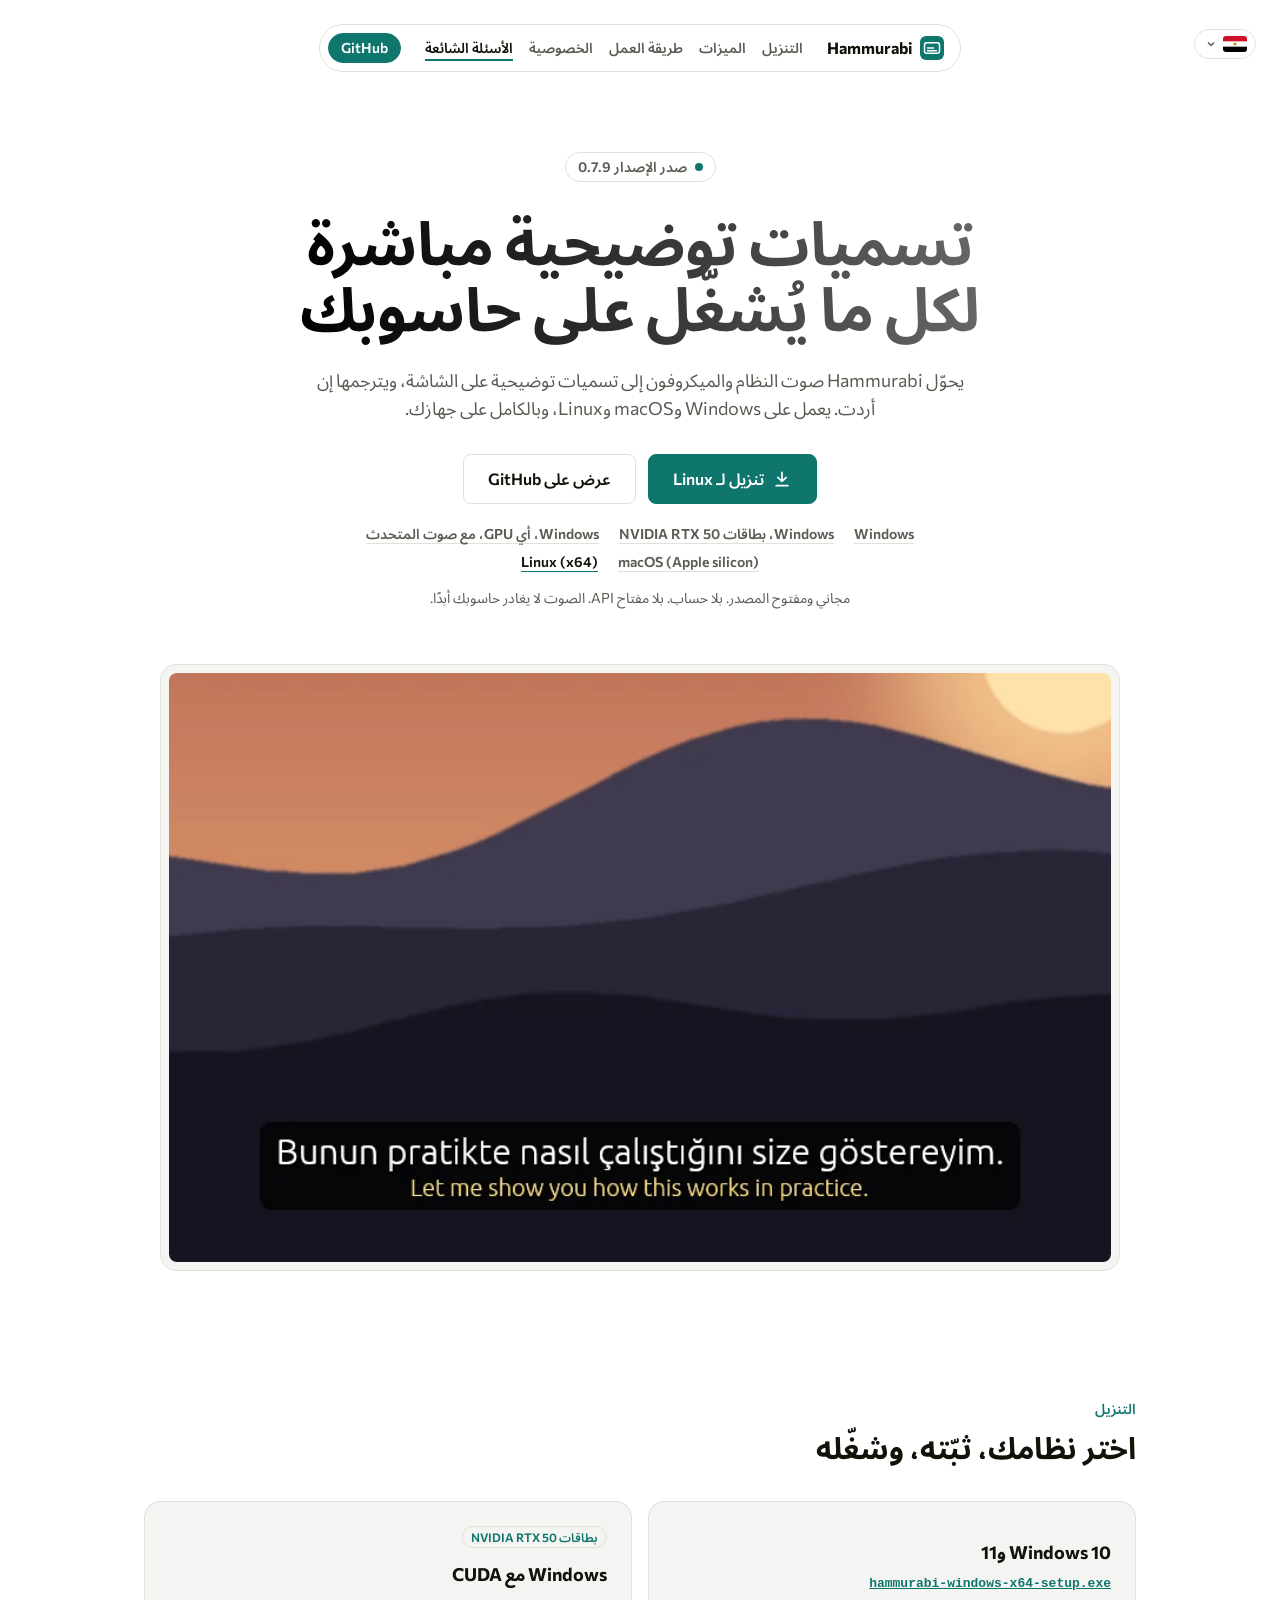
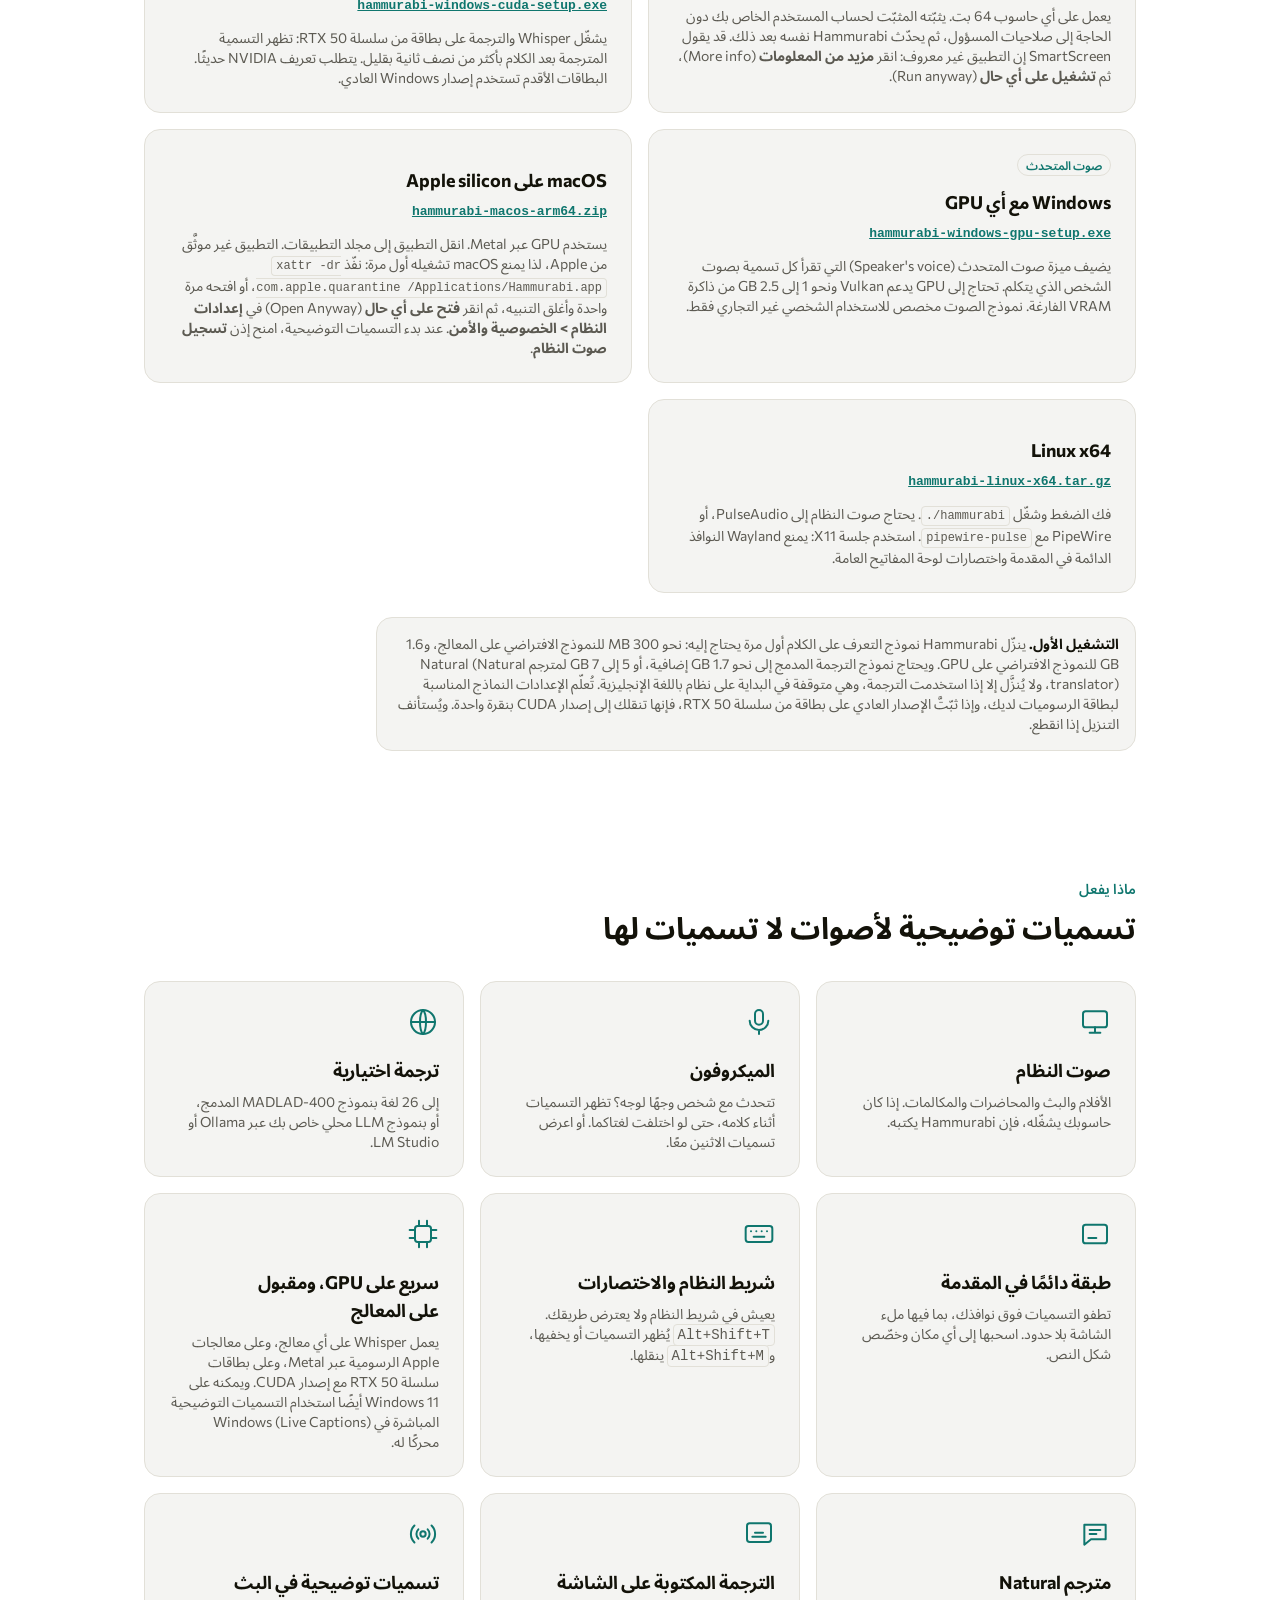
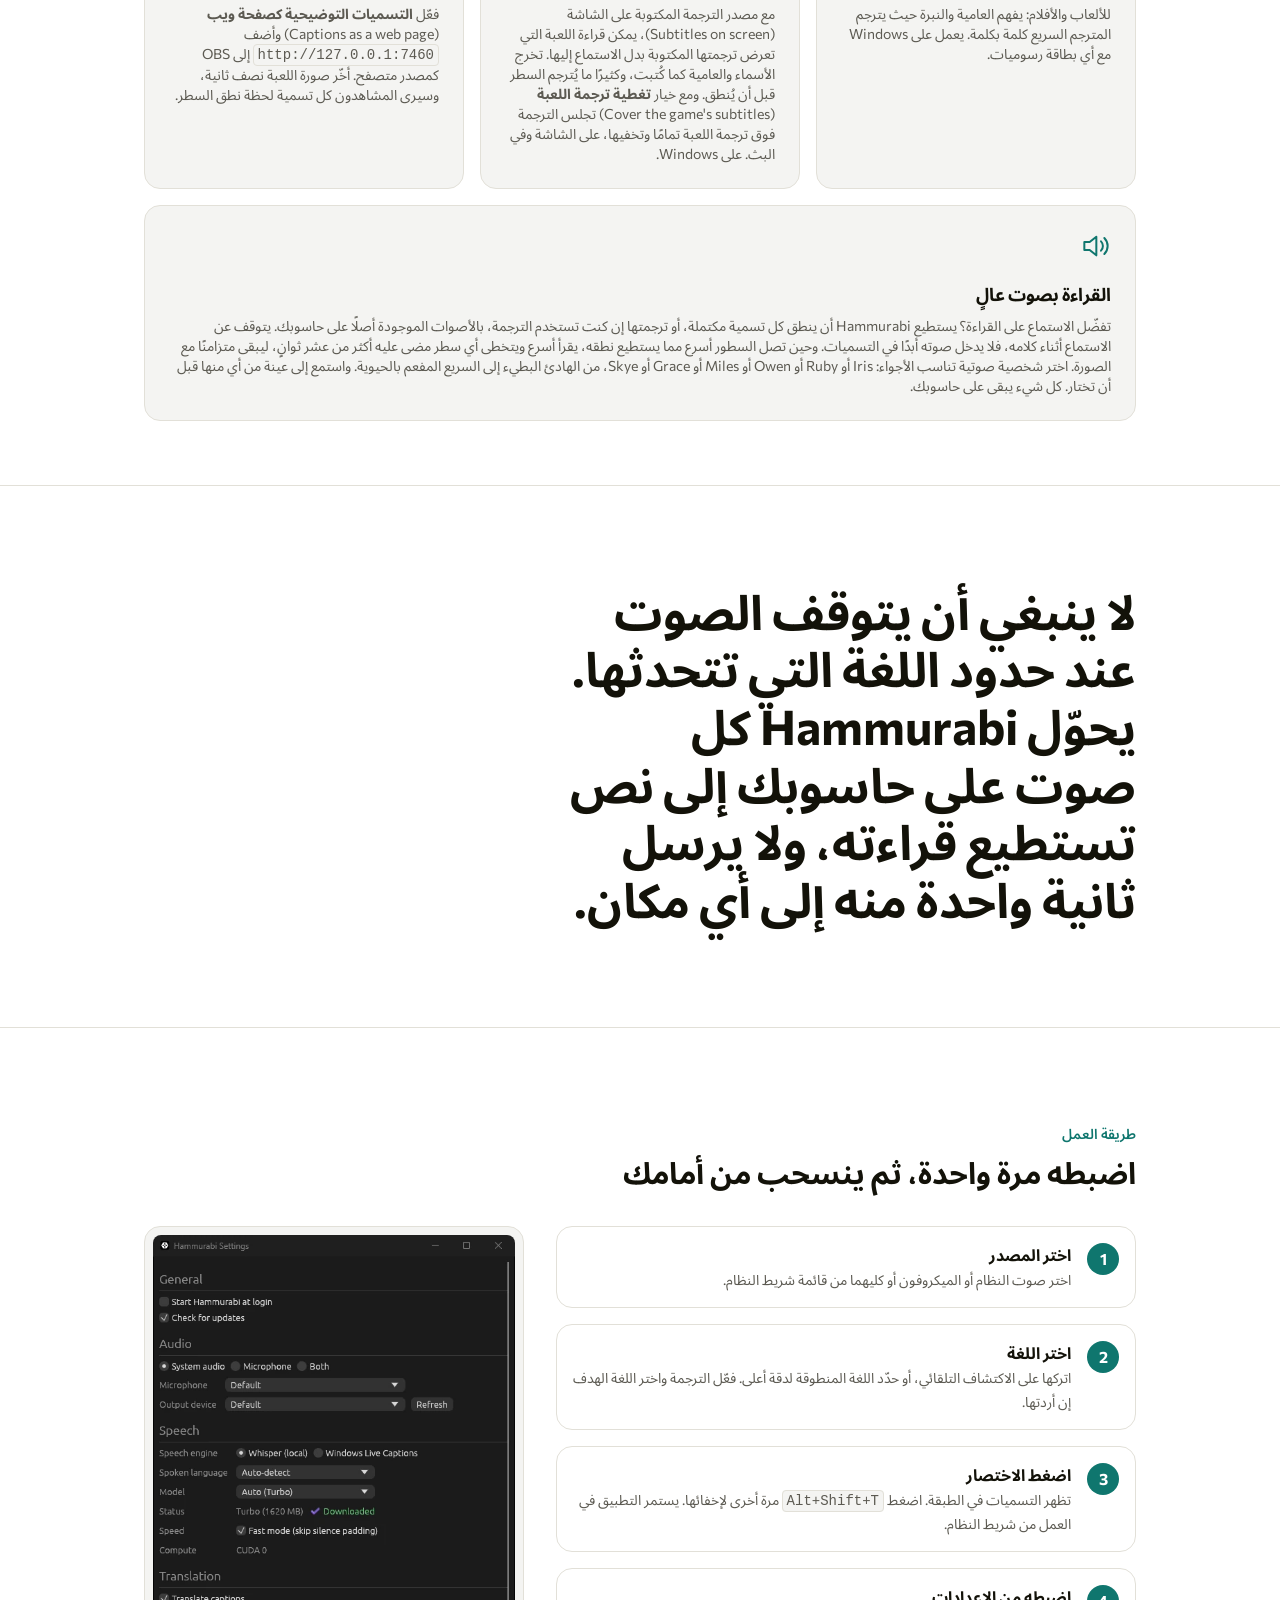
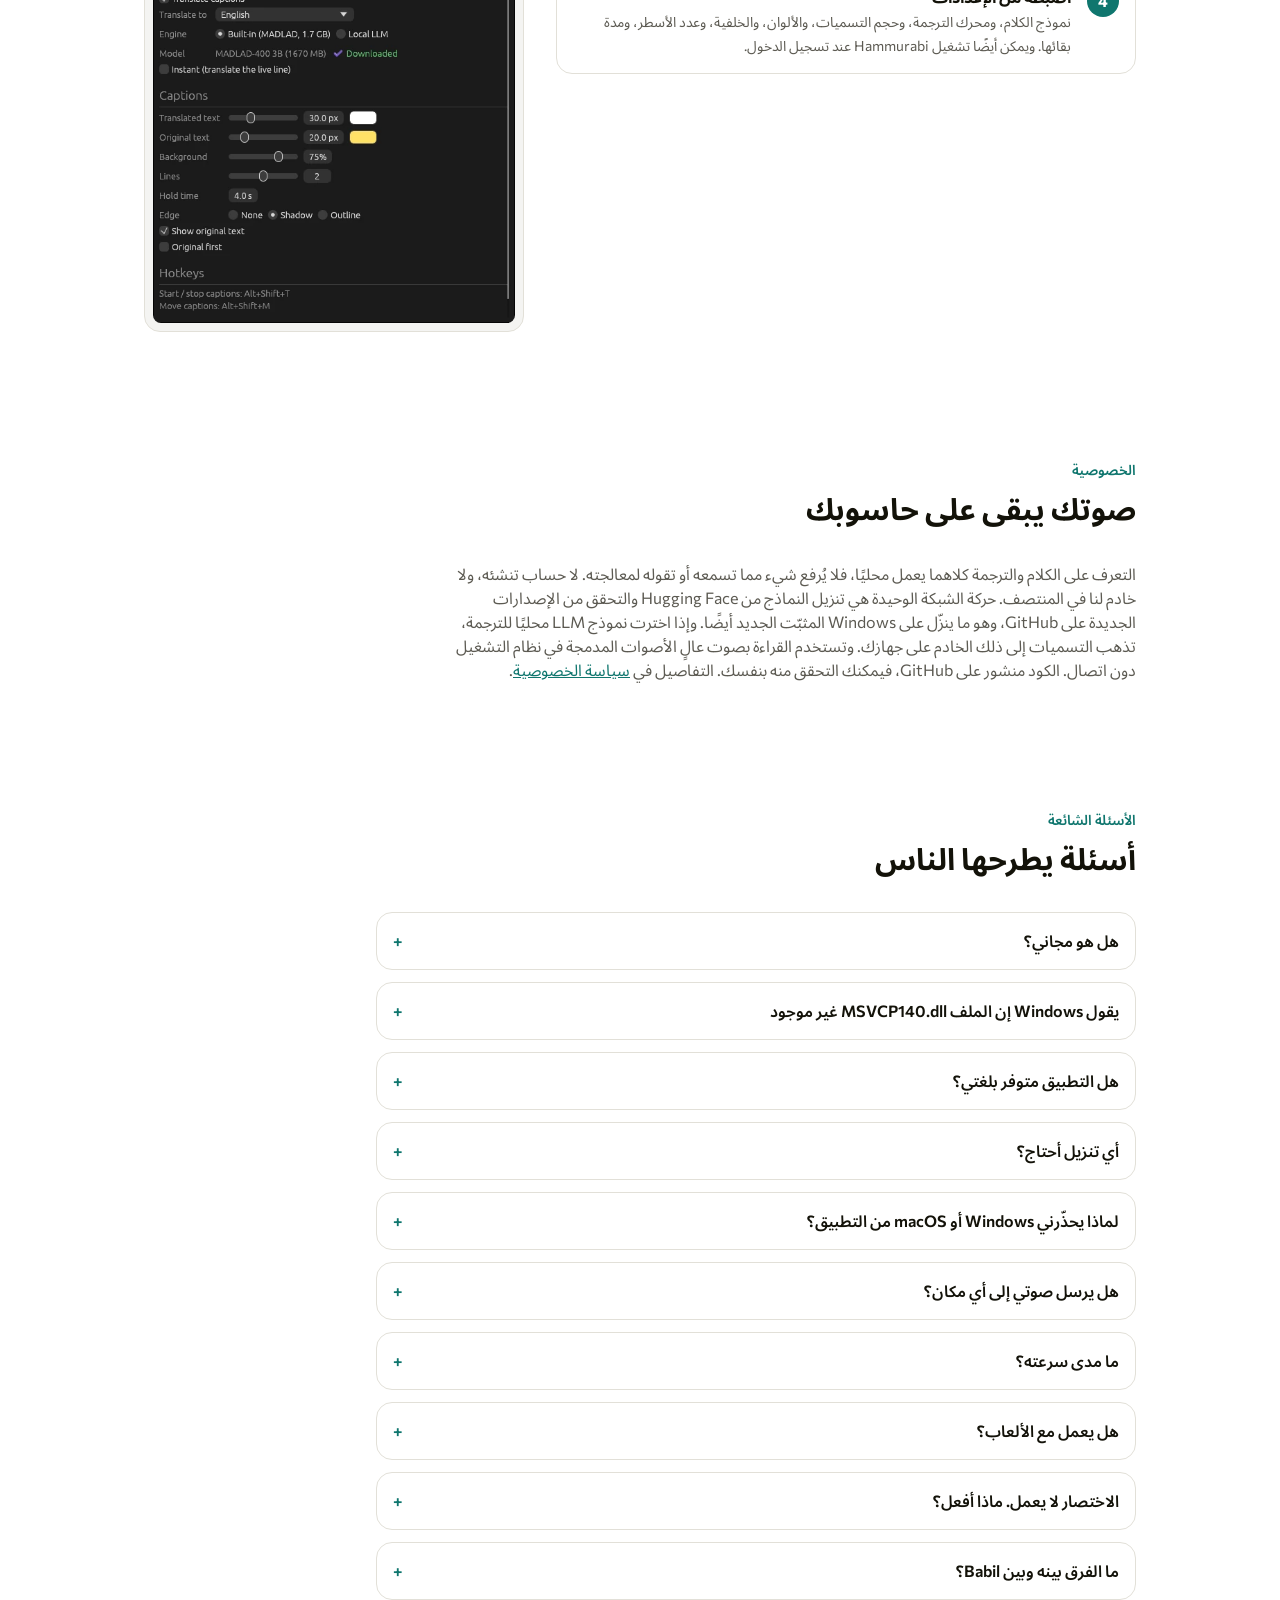
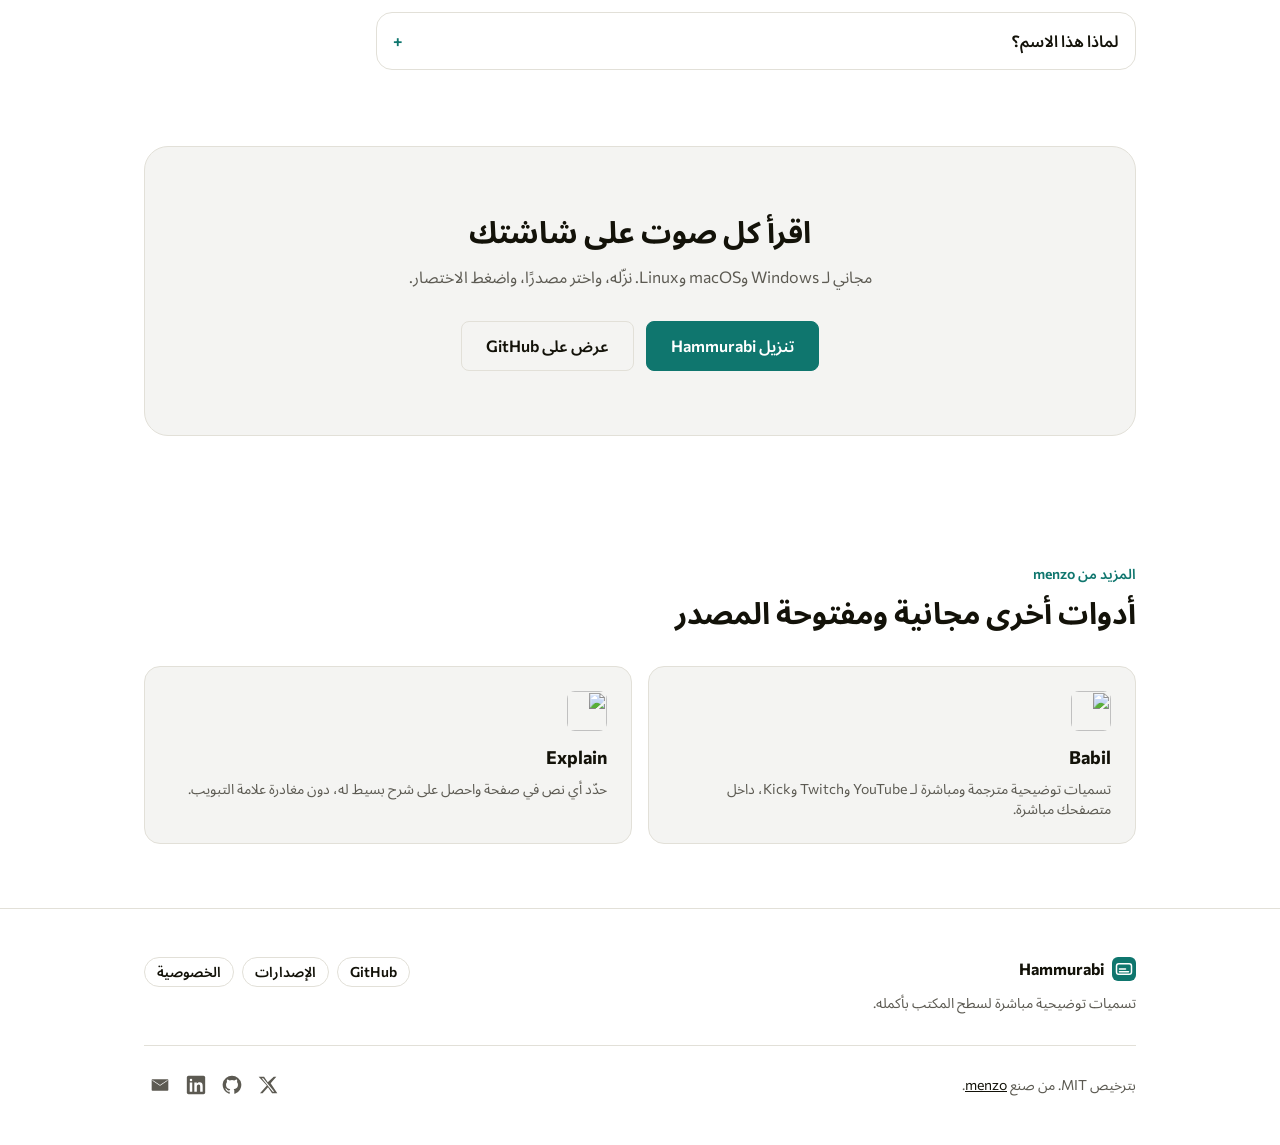
==== docs/ar/index.html @ 1d2100de "The site is in Spanish, Chinese, Hindi, Arabic and French too" ====
<!doctype html>
<html lang="ar" dir="rtl">
<head>
<meta charset="utf-8">
<meta name="viewport" content="width=device-width,initial-scale=1">
<title>Hammurabi | تسميات توضيحية مباشرة لسطح المكتب</title>
<meta name="description" content="Hammurabi تطبيق مجاني يعمل من شريط النظام على Windows وmacOS وLinux، يحوّل صوت النظام والميكروفون إلى تسميات توضيحية مباشرة، مع ترجمة إن أردت. يعمل Whisper على حاسوبك. بلا حساب وبلا مفتاح API.">
<link rel="canonical" href="https://hammurabi.menzo.dev/ar/">
<link rel="alternate" hreflang="en" href="https://hammurabi.menzo.dev/">
<link rel="alternate" hreflang="tr" href="https://hammurabi.menzo.dev/tr/">
<link rel="alternate" hreflang="es" href="https://hammurabi.menzo.dev/es/">
<link rel="alternate" hreflang="zh" href="https://hammurabi.menzo.dev/zh/">
<link rel="alternate" hreflang="hi" href="https://hammurabi.menzo.dev/hi/">
<link rel="alternate" hreflang="ar" href="https://hammurabi.menzo.dev/ar/">
<link rel="alternate" hreflang="fr" href="https://hammurabi.menzo.dev/fr/">
<link rel="alternate" hreflang="x-default" href="https://hammurabi.menzo.dev/">
<link rel="icon" type="image/svg+xml" href="../favicon.svg">
<meta name="theme-color" content="#0d1514">
<meta property="og:type" content="website">
<meta property="og:locale" content="ar_EG">
<meta property="og:title" content="Hammurabi | تسميات توضيحية مباشرة لسطح المكتب">
<meta property="og:description" content="تسميات توضيحية لأي فيديو أو بث أو مكالمة، وللشخص الذي يحدّثك أيضًا. Whisper محلي، وترجمة اختيارية، وتنزيل مجاني لـ Windows وmacOS وLinux.">
<meta property="og:url" content="https://hammurabi.menzo.dev/ar/">
<meta property="og:image" content="https://hammurabi.menzo.dev/og.png?v=20261023">
<meta property="og:image:width" content="1200">
<meta property="og:image:height" content="630">
<meta property="og:image:alt" content="طبقة التسميات التوضيحية المباشرة في Hammurabi، تعرض الكلام الأصلي وترجمته.">
<meta name="twitter:card" content="summary_large_image">
<meta name="twitter:image" content="https://hammurabi.menzo.dev/og.png?v=20261023">
<link rel="preconnect" href="https://fonts.googleapis.com">
<link rel="preconnect" href="https://fonts.gstatic.com" crossorigin>
<link rel="stylesheet" href="https://fonts.googleapis.com/css2?family=Commissioner:wght@400;600;700&amp;family=Noto+Sans+Arabic:wght@400;600;700&amp;display=swap">
<link rel="stylesheet" href="../style.css">
<script>document.documentElement.className="js"</script>
</head>
<body>
<a class="skip" href="#main">انتقل إلى المحتوى</a>
<nav class="pill" aria-label="القائمة الرئيسية">
<a class="brand" href="#top"><img src="../favicon.svg" alt="" width="24" height="24">Hammurabi</a>
<div class="links"><a href="#download">التنزيل</a><a href="#features">الميزات</a><a href="#how">طريقة العمل</a><a href="#privacy">الخصوصية</a><a href="#faq">الأسئلة الشائعة</a></div>
<div class="nav-end"><a class="btn sm" href="https://github.com/canmenzo/hammurabi">GitHub</a></div>
</nav>
<details class="langs"><summary aria-label="اللغة: العربية"><svg viewBox="0 0 30 20" aria-hidden="true"><rect width="30" height="20" fill="#fff"/><rect width="30" height="6.67" fill="#ce1126"/><rect y="13.33" width="30" height="6.67" fill="#000"/><circle cx="15" cy="10" r="2" fill="#c09300"/></svg><svg class="chev" viewBox="0 0 12 12" aria-hidden="true"><path d="M3 4.5l3 3 3-3" fill="none" stroke="currentColor" stroke-width="1.5"/></svg></summary><div class="langs-menu"><a href="../" hreflang="en" lang="en" data-lang="en"><svg viewBox="0 0 30 20" aria-hidden="true"><rect width="30" height="20" fill="#b22234"/><rect y="1.538" width="30" height="1.538" fill="#fff"/><rect y="4.615" width="30" height="1.538" fill="#fff"/><rect y="7.692" width="30" height="1.538" fill="#fff"/><rect y="10.769" width="30" height="1.538" fill="#fff"/><rect y="13.846" width="30" height="1.538" fill="#fff"/><rect y="16.923" width="30" height="1.538" fill="#fff"/><rect width="12" height="10.769" fill="#3c3b6e"/><g fill="#fff"><circle cx="1.2" cy="1.1" r=".38"/><circle cx="3.6" cy="1.1" r=".38"/><circle cx="6.0" cy="1.1" r=".38"/><circle cx="8.4" cy="1.1" r=".38"/><circle cx="10.8" cy="1.1" r=".38"/><circle cx="1.2" cy="3.3" r=".38"/><circle cx="3.6" cy="3.3" r=".38"/><circle cx="6.0" cy="3.3" r=".38"/><circle cx="8.4" cy="3.3" r=".38"/><circle cx="10.8" cy="3.3" r=".38"/><circle cx="1.2" cy="5.5" r=".38"/><circle cx="3.6" cy="5.5" r=".38"/><circle cx="6.0" cy="5.5" r=".38"/><circle cx="8.4" cy="5.5" r=".38"/><circle cx="10.8" cy="5.5" r=".38"/><circle cx="1.2" cy="7.7" r=".38"/><circle cx="3.6" cy="7.7" r=".38"/><circle cx="6.0" cy="7.7" r=".38"/><circle cx="8.4" cy="7.7" r=".38"/><circle cx="10.8" cy="7.7" r=".38"/><circle cx="1.2" cy="9.9" r=".38"/><circle cx="3.6" cy="9.9" r=".38"/><circle cx="6.0" cy="9.9" r=".38"/><circle cx="8.4" cy="9.9" r=".38"/><circle cx="10.8" cy="9.9" r=".38"/></g></svg><span>English</span></a><a href="../tr/" hreflang="tr" lang="tr" data-lang="tr"><svg viewBox="0 0 30 20" aria-hidden="true"><rect width="30" height="20" fill="#e30a17"/><circle cx="10.625" cy="10" r="5" fill="#fff"/><circle cx="11.875" cy="10" r="4" fill="#e30a17"/><path fill="#fff" d="M12.083 10L13.81 9.439 13.81 7.622 14.878 9.092 16.606 8.531 15.538 10 16.606 11.469 14.878 10.908 13.81 12.378 13.81 10.561z"/></svg><span>Türkçe</span></a><a href="../es/" hreflang="es" lang="es" data-lang="es"><svg viewBox="0 0 30 20" aria-hidden="true"><rect width="30" height="20" fill="#aa151b"/><rect y="5" width="30" height="10" fill="#f1bf00"/></svg><span>Español</span></a><a href="../zh/" hreflang="zh" lang="zh" data-lang="zh"><svg viewBox="0 0 30 20" aria-hidden="true"><rect width="30" height="20" fill="#ee1c25"/><path fill="#ffff00" d="M5 2l1.18 3.62H10L6.91 7.86 8.09 11.5 5 9.26 1.91 11.5 3.09 7.86 0 5.62h3.82z"/><circle cx="10" cy="2" r=".9" fill="#ffff00"/><circle cx="12" cy="4" r=".9" fill="#ffff00"/><circle cx="12" cy="7" r=".9" fill="#ffff00"/><circle cx="10" cy="9" r=".9" fill="#ffff00"/></svg><span>中文</span></a><a href="../hi/" hreflang="hi" lang="hi" data-lang="hi"><svg viewBox="0 0 30 20" aria-hidden="true"><rect width="30" height="20" fill="#fff"/><rect width="30" height="6.67" fill="#ff9933"/><rect y="13.33" width="30" height="6.67" fill="#138808"/><circle cx="15" cy="10" r="2.6" fill="none" stroke="#000080" stroke-width=".7"/><circle cx="15" cy="10" r=".6" fill="#000080"/></svg><span>हिन्दी</span></a><a href="../ar/" hreflang="ar" lang="ar" data-lang="ar" aria-current="page"><svg viewBox="0 0 30 20" aria-hidden="true"><rect width="30" height="20" fill="#fff"/><rect width="30" height="6.67" fill="#ce1126"/><rect y="13.33" width="30" height="6.67" fill="#000"/><circle cx="15" cy="10" r="2" fill="#c09300"/></svg><span>العربية</span></a><a href="../fr/" hreflang="fr" lang="fr" data-lang="fr"><svg viewBox="0 0 30 20" aria-hidden="true"><rect width="30" height="20" fill="#fff"/><rect width="10" height="20" fill="#002395"/><rect x="20" width="10" height="20" fill="#ed2939"/></svg><span>Français</span></a></div></details>

<main id="main">
<header class="hero" id="top">
<p class="status"><span class="dot"></span>صدر الإصدار 0.7.9</p>
<h1>تسميات توضيحية مباشرة لكل ما يُشغَّل على حاسوبك</h1>
<p class="sub">يحوّل Hammurabi صوت النظام والميكروفون إلى تسميات توضيحية على الشاشة، ويترجمها إن أردت. يعمل على Windows وmacOS وLinux، وبالكامل على جهازك.</p>
<div class="cta"><a class="btn lg" id="dl" href="https://github.com/canmenzo/hammurabi/releases/latest"><svg viewBox="0 0 24 24" aria-hidden="true"><path d="M12 4v11M7 10l5 5 5-5M5 20h14"/></svg><span id="dl-label">تنزيل</span></a><a class="btn ghost lg" href="https://github.com/canmenzo/hammurabi">عرض على GitHub</a></div>
<p class="files" id="files"><a data-os="win" href="https://github.com/canmenzo/hammurabi/releases/latest/download/hammurabi-windows-x64-setup.exe">Windows</a><a data-os="cuda" href="https://github.com/canmenzo/hammurabi/releases/latest/download/hammurabi-windows-cuda-setup.exe">Windows، بطاقات NVIDIA RTX 50</a><a data-os="gpu" href="https://github.com/canmenzo/hammurabi/releases/latest/download/hammurabi-windows-gpu-setup.exe">Windows، أي GPU، مع صوت المتحدث</a><a data-os="mac" href="https://github.com/canmenzo/hammurabi/releases/latest/download/hammurabi-macos-arm64.zip">macOS (Apple silicon)</a><a data-os="linux" href="https://github.com/canmenzo/hammurabi/releases/latest/download/hammurabi-linux-x64.tar.gz">Linux (x64)</a></p>
<p class="proof">مجاني ومفتوح المصدر. بلا حساب. بلا مفتاح API. الصوت لا يغادر حاسوبك أبدًا.</p>
<figure class="shot hero-shot">
<picture><source media="(max-width:640px)" srcset="../img/overlay-mobile.webp" width="800" height="500"><img src="../img/overlay.webp" width="1280" height="800" alt="طبقة التسميات التوضيحية في Hammurabi أسفل فيديو، تعرض سطرًا بالتركية وتحته ترجمته الإنجليزية"></picture>
</figure>
</header>

<section class="wrap" id="download">
<p class="eyebrow rv">التنزيل</p>
<h2 class="rv">اختر نظامك، ثبّته، وشغّله</h2>
<div class="grid os">
<div class="card rv" id="os-win"><h3>Windows 10 و11</h3><p class="file"><a dir="ltr" href="https://github.com/canmenzo/hammurabi/releases/latest/download/hammurabi-windows-x64-setup.exe">hammurabi-windows-x64-setup.exe</a></p><p>يعمل على أي حاسوب 64 بت. يثبّته المثبّت لحساب المستخدم الخاص بك دون الحاجة إلى صلاحيات المسؤول، ثم يحدّث Hammurabi نفسه بعد ذلك. قد يقول SmartScreen إن التطبيق غير معروف: انقر <strong>مزيد من المعلومات</strong> (More info)، ثم <strong>تشغيل على أي حال</strong> (Run anyway).</p></div>
<div class="card rv" id="os-cuda"><span class="tag">بطاقات NVIDIA RTX 50</span><h3>Windows مع CUDA</h3><p class="file"><a dir="ltr" href="https://github.com/canmenzo/hammurabi/releases/latest/download/hammurabi-windows-cuda-setup.exe">hammurabi-windows-cuda-setup.exe</a></p><p>يشغّل Whisper والترجمة على بطاقة من سلسلة RTX 50: تظهر التسمية المترجمة بعد الكلام بأكثر من نصف ثانية بقليل. يتطلب تعريف NVIDIA حديثًا. البطاقات الأقدم تستخدم إصدار Windows العادي.</p></div>
<div class="card rv" id="os-gpu"><span class="tag">صوت المتحدث</span><h3>Windows مع أي GPU</h3><p class="file"><a dir="ltr" href="https://github.com/canmenzo/hammurabi/releases/latest/download/hammurabi-windows-gpu-setup.exe">hammurabi-windows-gpu-setup.exe</a></p><p>يضيف ميزة صوت المتحدث (Speaker's voice) التي تقرأ كل تسمية بصوت الشخص الذي يتكلم. تحتاج إلى GPU يدعم Vulkan ونحو 1 إلى 2.5 GB من ذاكرة VRAM الفارغة. نموذج الصوت مخصص للاستخدام الشخصي غير التجاري فقط.</p></div>
<div class="card rv" id="os-mac"><h3>macOS على Apple silicon</h3><p class="file"><a dir="ltr" href="https://github.com/canmenzo/hammurabi/releases/latest/download/hammurabi-macos-arm64.zip">hammurabi-macos-arm64.zip</a></p><p>يستخدم GPU عبر Metal. انقل التطبيق إلى مجلد التطبيقات. التطبيق غير موثَّق من Apple، لذا يمنع macOS تشغيله أول مرة: نفّذ <code dir="ltr">xattr -dr com.apple.quarantine /Applications/Hammurabi.app</code>، أو افتحه مرة واحدة وأغلق التنبيه، ثم انقر <strong>فتح على أي حال</strong> (Open Anyway) في <strong>إعدادات النظام &gt; الخصوصية والأمن</strong>. عند بدء التسميات التوضيحية، امنح إذن <strong>تسجيل صوت النظام</strong>.</p></div>
<div class="card rv" id="os-linux"><h3>Linux x64</h3><p class="file"><a dir="ltr" href="https://github.com/canmenzo/hammurabi/releases/latest/download/hammurabi-linux-x64.tar.gz">hammurabi-linux-x64.tar.gz</a></p><p>فك الضغط وشغّل <code dir="ltr">./hammurabi</code>. يحتاج صوت النظام إلى PulseAudio، أو PipeWire مع <code dir="ltr">pipewire-pulse</code>. استخدم جلسة X11: يمنع Wayland النوافذ الدائمة في المقدمة واختصارات لوحة المفاتيح العامة.</p></div>
</div>
<div class="note rv"><strong>التشغيل الأول.</strong> ينزّل Hammurabi نموذج التعرف على الكلام أول مرة يحتاج إليه: نحو 300 MB للنموذج الافتراضي على المعالج، و1.6 GB للنموذج الافتراضي على GPU. ويحتاج نموذج الترجمة المدمج إلى نحو 1.7 GB إضافية، أو 5 إلى 7 GB لمترجم Natural (Natural translator)، ولا يُنزَّل إلا إذا استخدمت الترجمة، وهي متوقفة في البداية على نظام باللغة الإنجليزية. تُعلّم الإعدادات النماذج المناسبة لبطاقة الرسوميات لديك، وإذا ثبّتَّ الإصدار العادي على بطاقة من سلسلة RTX 50، فإنها تنقلك إلى إصدار CUDA بنقرة واحدة. ويُستأنف التنزيل إذا انقطع.</div>
</section>

<section class="wrap" id="features">
<p class="eyebrow rv">ماذا يفعل</p>
<h2 class="rv">تسميات توضيحية لأصوات لا تسميات لها</h2>
<div class="grid">
<div class="card rv"><svg viewBox="0 0 24 24" aria-hidden="true"><rect x="3" y="4" width="18" height="12" rx="2"/><path d="M8 20h8M12 16v4"/></svg><h3>صوت النظام</h3><p>الأفلام والبث والمحاضرات والمكالمات. إذا كان حاسوبك يشغّله، فإن Hammurabi يكتبه.</p></div>
<div class="card rv"><svg viewBox="0 0 24 24" aria-hidden="true"><rect x="9" y="3" width="6" height="11" rx="3"/><path d="M5 11a7 7 0 0014 0M12 18v3"/></svg><h3>الميكروفون</h3><p>تتحدث مع شخص وجهًا لوجه؟ تظهر التسميات أثناء كلامه، حتى لو اختلفت لغتاكما. أو اعرض تسميات الاثنين معًا.</p></div>
<div class="card rv"><svg viewBox="0 0 24 24" aria-hidden="true"><circle cx="12" cy="12" r="9"/><path d="M3 12h18M12 3c3 3 3 15 0 18M12 3c-3 3-3 15 0 18"/></svg><h3>ترجمة اختيارية</h3><p>إلى 26 لغة بنموذج MADLAD-400 المدمج، أو بنموذج LLM محلي خاص بك عبر Ollama أو LM Studio.</p></div>
<div class="card rv"><svg viewBox="0 0 24 24" aria-hidden="true"><rect x="3" y="5" width="18" height="14" rx="2"/><path d="M7 15h6"/></svg><h3>طبقة دائمًا في المقدمة</h3><p>تطفو التسميات فوق نوافذك، بما فيها ملء الشاشة بلا حدود. اسحبها إلى أي مكان وخصّص شكل النص.</p></div>
<div class="card rv"><svg viewBox="0 0 24 24" aria-hidden="true"><rect x="2" y="6" width="20" height="12" rx="2"/><path d="M6 10h.01M10 10h.01M14 10h.01M18 10h.01M8 14h8"/></svg><h3>شريط النظام والاختصارات</h3><p>يعيش في شريط النظام ولا يعترض طريقك. <kbd dir="ltr">Alt+Shift+T</kbd> يُظهر التسميات أو يخفيها، و<kbd dir="ltr">Alt+Shift+M</kbd> ينقلها.</p></div>
<div class="card rv"><svg viewBox="0 0 24 24" aria-hidden="true"><rect x="6" y="6" width="12" height="12" rx="2"/><path d="M9 2v4M15 2v4M9 18v4M15 18v4M2 9h4M2 15h4M18 9h4M18 15h4"/></svg><h3>سريع على GPU، ومقبول على المعالج</h3><p>يعمل Whisper على أي معالج، وعلى معالجات Apple الرسومية عبر Metal، وعلى بطاقات سلسلة RTX 50 مع إصدار CUDA. ويمكنه على Windows 11 أيضًا استخدام التسميات التوضيحية المباشرة في Windows (Live Captions) محركًا له.</p></div>
<div class="card rv"><svg viewBox="0 0 24 24" aria-hidden="true"><path d="M4 5h16v11H9l-5 4z"/><path d="M8 9h8M8 12h5"/></svg><h3>مترجم Natural</h3><p>للألعاب والأفلام: يفهم العامية والنبرة حيث يترجم المترجم السريع كلمة بكلمة. يعمل على Windows مع أي بطاقة رسوميات.</p></div>
<div class="card rv"><svg viewBox="0 0 24 24" aria-hidden="true"><rect x="3" y="4" width="18" height="14" rx="2"/><path d="M7 14h10M9 11h6"/></svg><h3>الترجمة المكتوبة على الشاشة</h3><p>مع مصدر الترجمة المكتوبة على الشاشة (Subtitles on screen)، يمكن قراءة اللعبة التي تعرض ترجمتها المكتوبة بدل الاستماع إليها. تخرج الأسماء والعامية كما كُتبت، وكثيرًا ما يُترجم السطر قبل أن يُنطق. ومع خيار <strong>تغطية ترجمة اللعبة</strong> (Cover the game's subtitles) تجلس الترجمة فوق ترجمة اللعبة تمامًا وتخفيها، على الشاشة وفي البث. على Windows.</p></div>
<div class="card rv"><svg viewBox="0 0 24 24" aria-hidden="true"><circle cx="12" cy="12" r="2"/><path d="M8.5 8.5a5 5 0 000 7M15.5 8.5a5 5 0 010 7M5.6 5.6a9 9 0 000 12.8M18.4 5.6a9 9 0 010 12.8"/></svg><h3>تسميات توضيحية في البث</h3><p>فعّل <strong>التسميات التوضيحية كصفحة ويب</strong> (Captions as a web page) وأضف <code dir="ltr">http://127.0.0.1:7460</code> إلى OBS كمصدر متصفح. أخّر صورة اللعبة نصف ثانية، وسيرى المشاهدون كل تسمية لحظة نطق السطر.</p></div>
<div class="card wide rv"><svg viewBox="0 0 24 24" aria-hidden="true"><path d="M4 9v6h4l5 4V5L8 9H4z"/><path d="M16.5 8.5a5 5 0 010 7M19 6a8.5 8.5 0 010 12"/></svg><h3>القراءة بصوت عالٍ</h3><p>تفضّل الاستماع على القراءة؟ يستطيع Hammurabi أن ينطق كل تسمية مكتملة، أو ترجمتها إن كنت تستخدم الترجمة، بالأصوات الموجودة أصلًا على حاسوبك. يتوقف عن الاستماع أثناء كلامه، فلا يدخل صوته أبدًا في التسميات. وحين تصل السطور أسرع مما يستطيع نطقه، يقرأ أسرع ويتخطى أي سطر مضى عليه أكثر من عشر ثوانٍ، ليبقى متزامنًا مع الصورة. اختر شخصية صوتية تناسب الأجواء: Iris أو Ruby أو Owen أو Miles أو Grace أو Skye، من الهادئ البطيء إلى السريع المفعم بالحيوية. واستمع إلى عينة من أي منها قبل أن تختار. كل شيء يبقى على حاسوبك.</p></div>
</div>
</section>

<div class="tagline"><div class="wrap"><p id="tag">لا ينبغي أن يتوقف الصوت عند حدود اللغة التي تتحدثها. يحوّل Hammurabi كل صوت على حاسوبك إلى نص تستطيع قراءته، ولا يرسل ثانية واحدة منه إلى أي مكان.</p></div></div>

<section class="wrap" id="how">
<p class="eyebrow rv">طريقة العمل</p>
<h2 class="rv">اضبطه مرة واحدة، ثم ينسحب من أمامك</h2>
<div class="split">
<ol class="steps rv">
<li><strong>اختر المصدر</strong><span>اختر صوت النظام أو الميكروفون أو كليهما من قائمة شريط النظام.</span></li>
<li><strong>اختر اللغة</strong><span>اتركها على الاكتشاف التلقائي، أو حدّد اللغة المنطوقة لدقة أعلى. فعّل الترجمة واختر اللغة الهدف إن أردتها.</span></li>
<li><strong>اضغط الاختصار</strong><span>تظهر التسميات في الطبقة. اضغط <kbd dir="ltr">Alt+Shift+T</kbd> مرة أخرى لإخفائها. يستمر التطبيق في العمل من شريط النظام.</span></li>
<li><strong>اضبطه من الإعدادات</strong><span>نموذج الكلام، ومحرك الترجمة، وحجم التسميات، والألوان، والخلفية، وعدد الأسطر، ومدة بقائها. ويمكن أيضًا تشغيل Hammurabi عند تسجيل الدخول.</span></li>
</ol>
<figure class="shot settings-shot rv"><img src="../img/settings.webp" width="522" height="992" loading="lazy" alt="نافذة إعدادات Hammurabi بأقسامها: عام، والصوت، والكلام، والترجمة، والتسميات التوضيحية، والاختصارات"></figure>
</div>
</section>

<section class="wrap" id="privacy">
<p class="eyebrow rv">الخصوصية</p>
<h2 class="rv">صوتك يبقى على حاسوبك</h2>
<p class="lead rv">التعرف على الكلام والترجمة كلاهما يعمل محليًا، فلا يُرفع شيء مما تسمعه أو تقوله لمعالجته. لا حساب تنشئه، ولا خادم لنا في المنتصف. حركة الشبكة الوحيدة هي تنزيل النماذج من Hugging Face والتحقق من الإصدارات الجديدة على GitHub، وهو ما ينزّل على Windows المثبّت الجديد أيضًا. وإذا اخترت نموذج LLM محليًا للترجمة، تذهب التسميات إلى ذلك الخادم على جهازك. وتستخدم القراءة بصوت عالٍ الأصوات المدمجة في نظام التشغيل دون اتصال. الكود منشور على GitHub، فيمكنك التحقق منه بنفسك. التفاصيل في <a href="/privacy">سياسة الخصوصية</a>.</p>
</section>

<section class="wrap" id="faq">
<p class="eyebrow rv">الأسئلة الشائعة</p>
<h2 class="rv">أسئلة يطرحها الناس</h2>
<details class="rv"><summary>هل هو مجاني؟</summary><p>نعم. Hammurabi مفتوح المصدر بترخيص MIT. لا توجد نسخة مدفوعة ولا فترة تجريبية ولا مفتاح API عليك شراؤه.</p></details>
<details class="rv"><summary>يقول Windows إن الملف MSVCP140.dll غير موجود</summary><p>الإصدارات السابقة للإصدار 0.7.6 كانت تحتاج إلى Visual C++ Redistributable، وهو غير موجود على بعض الأجهزة. نزّل المثبّت من جديد وشغّله: سيثبَّت فوق القديم ويجلب معه ذلك الملف.</p></details>
<details class="rv"><summary>هل التطبيق متوفر بلغتي؟</summary><p>ليس بالعربية بعد. واجهة Hammurabi متوفرة بالإنجليزية والتركية والإسبانية والبرتغالية والصينية، ويفتح بلغة نظامك إن كانت إحداها، وإلا فبالإنجليزية. يمكنك تغييرها من <strong>الإعدادات &gt; عام</strong> (Settings &gt; General). أما التسميات التوضيحية والترجمة فتعمل بالعربية وبلغات أكثر بكثير.</p></details>
<details class="rv"><summary>أي تنزيل أحتاج؟</summary><p>على Windows، اختر إصدار CUDA فقط إذا كانت لديك بطاقة NVIDIA من سلسلة RTX 50، أما الباقون فيختارون إصدار Windows العادي. اختر إصدار GPU إذا أردت صوت المتحدث. مستخدمو Mac يختارون إصدار macOS (لأجهزة Apple silicon فقط)، ومستخدمو Linux ملف tar.gz.</p></details>
<details class="rv"><summary>لماذا يحذّرني Windows أو macOS من التطبيق؟</summary><p>الإصدارات غير موقّعة بشهادة مدفوعة بعد. على Windows، انقر مزيد من المعلومات (More info)، ثم تشغيل على أي حال (Run anyway). وعلى macOS، استخدم فتح على أي حال (Open Anyway) في إعدادات النظام &gt; الخصوصية والأمن، أو أزل علامة الحجر بالأمر <code dir="ltr">xattr -dr com.apple.quarantine /Applications/Hammurabi.app</code>.</p></details>
<details class="rv"><summary>هل يرسل صوتي إلى أي مكان؟</summary><p>لا. يعمل Whisper على حاسوبك، وكذلك الترجمة. لا يُرفع أي شيء.</p></details>
<details class="rv"><summary>ما مدى سرعته؟</summary><p>على معالج حديث، يواكب النموذج الافتراضي الكلام العادي. ومع إصدار CUDA على بطاقة من سلسلة RTX 50، تظهر التسمية المترجمة بعد نطق الكلمات بأكثر من نصف ثانية بقليل. على جهاز أبطأ، اختر النموذج tiny أو base من الإعدادات.</p></details>
<details class="rv"><summary>هل يعمل مع الألعاب؟</summary><p>نعم مع الألعاب في نافذة أو بملء الشاشة بلا حدود. أما الألعاب بملء الشاشة الحصري على Windows فتُرسم فوق كل النوافذ الأخرى، لذا لا يمكن أن تظهر الطبقة فوقها.</p></details>
<details class="rv"><summary>الاختصار لا يعمل. ماذا أفعل؟</summary><p>يستخدم Windows الاختصار Alt+Shift للتبديل بين تخطيطات لوحة المفاتيح، وقد يبتلع ذلك الاختصار. غيّره من <strong>الإعدادات &gt; عام</strong>. وعلى Linux، تحتاج الاختصارات العامة إلى جلسة X11.</p></details>
<details class="rv"><summary>ما الفرق بينه وبين Babil؟</summary><p>يضيف Babil تسميات توضيحية للفيديوهات داخل متصفحك. أما Hammurabi فيضيفها للحاسوب كله وللميكروفون، لذا يعمل أيضًا مع تطبيقات سطح المكتب والمكالمات والمحادثات.</p></details>
<details class="rv"><summary>لماذا هذا الاسم؟</summary><p>حمورابي (Hammurabi) حكم بابل، وBabil هو اسم بابل بالتركية، وهو اسمها بالعربية أيضًا. تطبيق سطح المكتب هو شقيق إضافة المتصفح.</p></details>
</section>

<section class="wrap final">
<div class="panel rv"><h2>اقرأ كل صوت على شاشتك</h2><p>مجاني لـ Windows وmacOS وLinux. نزّله، واختر مصدرًا، واضغط الاختصار.</p><div class="cta"><a class="btn lg" href="https://github.com/canmenzo/hammurabi/releases/latest">تنزيل Hammurabi</a><a class="btn ghost lg" href="https://github.com/canmenzo/hammurabi">عرض على GitHub</a></div></div>
</section>

<section class="wrap" id="more">
<p class="eyebrow rv">المزيد من menzo</p>
<h2 class="rv">أدوات أخرى مجانية ومفتوحة المصدر</h2>
<div class="grid tools"><a class="card rv" href="https://babil.menzo.dev"><img src="https://babil.menzo.dev/icon-128.png" alt="" width="40" height="40" loading="lazy"><h3>Babil</h3><p>تسميات توضيحية مترجمة ومباشرة لـ YouTube وTwitch وKick، داخل متصفحك مباشرة.</p></a><a class="card rv" href="https://explain.menzo.dev"><img src="https://explain.menzo.dev/icon-128.png" alt="" width="40" height="40" loading="lazy"><h3>Explain</h3><p>حدّد أي نص في صفحة واحصل على شرح بسيط له، دون مغادرة علامة التبويب.</p></a></div>
</section>
</main>
<footer><div class="wrap"><div class="fb"><a class="brand" href="#top"><img src="../favicon.svg" alt="" width="24" height="24">Hammurabi</a><p>تسميات توضيحية مباشرة لسطح المكتب بأكمله.</p></div><nav aria-label="تذييل الصفحة"><a href="https://github.com/canmenzo/hammurabi">GitHub</a><a href="https://github.com/canmenzo/hammurabi/releases/latest">الإصدارات</a><a href="/privacy">الخصوصية</a></nav></div><div class="wrap fine"><p>بترخيص MIT. من صنع <a href="https://menzo.dev">menzo</a>.</p><nav class="social" aria-label="روابط التواصل"><a href="https://x.com/canmenzo" aria-label="الحساب على X"><svg viewBox="0 0 24 24" aria-hidden="true" focusable="false"><path fill="currentColor" d="M18.9 2H22l-6.8 7.8L23.2 22h-6.3L12 14.6 5.5 22H2.4l8.2-9.4L.8 2h6.5l4.4 6.7L18.9 2Zm-1.1 18h1.7L6.3 3.9H4.5L17.8 20Z"/></svg></a><a href="https://github.com/canmenzo" aria-label="الحساب على GitHub"><svg viewBox="0 0 24 24" aria-hidden="true" focusable="false"><path fill="currentColor" d="M12 .8a11.2 11.2 0 0 0-3.54 21.83c.56.1.77-.24.77-.54v-2.1c-3.13.68-3.79-1.33-3.79-1.33-.51-1.3-1.25-1.65-1.25-1.65-1.02-.7.08-.69.08-.69 1.13.08 1.72 1.16 1.72 1.16 1 1.72 2.63 1.22 3.27.93.1-.73.39-1.22.71-1.5-2.5-.28-5.13-1.25-5.13-5.57 0-1.23.44-2.24 1.16-3.03-.12-.28-.5-1.43.11-2.98 0 0 .94-.3 3.08 1.15a10.7 10.7 0 0 1 5.62 0c2.14-1.45 3.08-1.15 3.08-1.15.61 1.55.23 2.7.11 2.98.72.79 1.16 1.8 1.16 3.03 0 4.33-2.64 5.28-5.15 5.56.4.35.76 1.03.76 2.08v3.1c0 .3.2.65.78.54A11.2 11.2 0 0 0 12 .8Z"/></svg></a><a href="https://www.linkedin.com/in/canmenzo/" aria-label="الحساب على LinkedIn"><svg viewBox="0 0 24 24" aria-hidden="true" focusable="false"><rect x="1" y="1" width="22" height="22" rx="2" fill="currentColor"/><circle cx="6" cy="6" r="1.5" fill="var(--bg)"/><path fill="var(--bg)" d="M4.5 9h3v11h-3zm5.5 0h3v1.5c.7-1.2 1.8-1.8 3.2-1.8 3 0 3.8 1.9 3.8 4.8V20h-3v-6c0-1.7-.3-2.7-1.8-2.7-1.6 0-2.2 1.1-2.2 2.7v6h-3Z"/></svg></a><a href="mailto:hi@menzo.dev" aria-label="البريد: hi@menzo.dev"><svg viewBox="0 0 24 24" aria-hidden="true" focusable="false"><path fill="currentColor" fill-rule="evenodd" d="M3 5h18a1 1 0 0 1 1 1v12a1 1 0 0 1-1 1H3a1 1 0 0 1-1-1V6a1 1 0 0 1 1-1Zm0 2 9 6 9-6V6l-9 6-9-6v1Z"/></svg></a></nav></div></footer>
<script>
(function(){
var ua=navigator.userAgent,p=(navigator.userAgentData&&navigator.userAgentData.platform)||navigator.platform||"";
var os=/iPhone|iPad|iPod|Android/i.test(ua)?"":/Win/i.test(p)?"win":/Mac/i.test(p)?"mac":/Linux|X11/i.test(p)?"linux":"";
var names={win:"Windows",cuda:"Windows (RTX 50)",gpu:"Windows (GPU)",mac:"macOS",linux:"Linux"};
var dl=document.getElementById("dl"),label=document.getElementById("dl-label"),links=[].slice.call(document.querySelectorAll("#files a"));
function pick(k){links.forEach(function(a){if(a.getAttribute("data-os")===k){a.setAttribute("aria-current","true");dl.href=a.href;label.textContent="تنزيل لـ "+names[k]}else a.removeAttribute("aria-current")})}
links.forEach(function(a){a.addEventListener("click",function(e){e.preventDefault();pick(a.getAttribute("data-os"))})});
if(os==="win"){try{var c=document.createElement("canvas"),g=c.getContext("webgl")||c.getContext("experimental-webgl"),x=g&&g.getExtension("WEBGL_debug_renderer_info");var r=x?g.getParameter(x.UNMASKED_RENDERER_WEBGL):"";if(/RTX 50[5-9]0/i.test(r))os="cuda"}catch(e){}}
if(os)pick(os);
})();
(function(){
var rm=matchMedia("(prefers-reduced-motion: reduce)").matches;
var t=document.getElementById("tag");
t.innerHTML=t.textContent.split(" ").map(function(w){return '<span class="w">'+w+"</span>"}).join(" ");
var ws=[].slice.call(t.querySelectorAll(".w"));
var rv=[].slice.call(document.querySelectorAll(".rv"));
function all(){ws.concat(rv).forEach(function(e){e.classList.add("on")})}
if(!("IntersectionObserver" in window)||rm){all();return}
function mk(m){var o=new IntersectionObserver(function(es){es.forEach(function(e){if(e.isIntersecting){e.target.classList.add("on");o.unobserve(e.target)}})},{rootMargin:m});return o}
var wo=mk("0px 0px -40% 0px");ws.forEach(function(w){wo.observe(w)});
var ro=mk("0px 0px -5% 0px");rv.forEach(function(e){ro.observe(e)});
var links=[].slice.call(document.querySelectorAll(".links a"));
var so=new IntersectionObserver(function(es){es.forEach(function(e){if(e.isIntersecting){links.forEach(function(a){if(a.getAttribute("href")==="#"+e.target.id)a.setAttribute("aria-current","true");else a.removeAttribute("aria-current")})}})},{rootMargin:"-40% 0px -55% 0px"});
links.forEach(function(a){var s=document.querySelector(a.getAttribute("href"));if(s)so.observe(s)});
})();
</script>
<script>(function(){var d=document.querySelector(".langs");if(!d)return;document.addEventListener("click",function(e){if(!d.contains(e.target))d.open=false});document.addEventListener("keydown",function(e){if(e.key==="Escape")d.open=false});d.addEventListener("click",function(e){var a=e.target.closest("a[data-lang]");if(a)try{localStorage.setItem("lang",a.dataset.lang)}catch(_){}})})()</script>
</body>
</html>
---- docs/style.css ----
:root{--bg:#fff;--surface:#f4f4f2;--text:#131209;--soft:#5c5a52;--border:#e2e0d8;--accent:#0f766e;--accent-bg:#0f766e;--on-accent:#fff;--ease:cubic-bezier(.32,.72,0,1);--g1:#000;--g2:#666}
@media(prefers-color-scheme:dark){:root{--bg:#181818;--surface:#1f1f1f;--text:#f2f0e8;--soft:#b3b0a4;--border:#313131;--accent:#5eead4;--accent-bg:#5eead4;--on-accent:#131209;--g1:#fff;--g2:#9b9b9b}}
*{box-sizing:border-box}
html{scroll-behavior:smooth;scroll-padding-top:0}
body{margin:0;background:var(--bg);color:var(--text);font-family:Commissioner,system-ui,-apple-system,"Segoe UI",sans-serif;font-size:16px;line-height:24px;text-wrap:pretty}
img{max-width:100%;height:auto;display:block}
a{color:var(--accent)}
code,kbd{font-family:ui-monospace,"Geist Mono",Consolas,monospace;font-size:14px;background:var(--surface);border:1px solid var(--border);border-radius:4px;padding:2px 4px;overflow-wrap:anywhere}
.wrap{max-width:1040px;margin:0 auto;padding:0 24px}
.skip{position:absolute;left:16px;top:-64px;background:var(--accent-bg);color:var(--on-accent);padding:8px 12px;border-radius:8px;z-index:10}
.skip:focus{top:8px}
a:focus-visible,.btn:focus-visible,summary:focus-visible{outline:2px solid var(--accent);outline-offset:2px;border-radius:8px}
summary{transition:color .5s var(--ease)}
summary:hover{color:var(--accent)}
details{transition:border-color .5s var(--ease)}
details:hover,details[open]{border-color:color-mix(in srgb,var(--accent) 50%,var(--border))}
nav.pill{display:flex;align-items:center;gap:24px;width:max-content;max-width:calc(100% - 32px);margin:24px auto 0;padding:8px;padding-inline-start:16px;border:1px solid var(--border);border-radius:9999px;background:color-mix(in srgb,var(--bg) 80%,transparent);backdrop-filter:blur(24px);-webkit-backdrop-filter:blur(24px);position:sticky;top:16px;z-index:5}
nav.pill .brand{display:flex;align-items:center;gap:8px;font-weight:700;color:var(--text);text-decoration:none}
nav.pill .brand img{width:24px;height:24px;border-radius:4px}
nav.pill .links{display:flex;gap:16px;font-size:14px;line-height:20px;font-weight:600}
nav.pill .links a{color:var(--soft);text-decoration:none;transition:color .5s var(--ease)}
nav.pill .links a:hover,nav.pill .links a[aria-current]{color:var(--text)}
nav.pill .links a[aria-current]{text-decoration:underline;text-decoration-color:var(--accent);text-underline-offset:6px;text-decoration-thickness:2px}
.btn{display:inline-flex;align-items:center;gap:8px;padding:8px 12px;border-radius:8px;font:inherit;font-size:16px;line-height:24px;font-weight:600;text-decoration:none;background:var(--accent-bg);color:var(--on-accent);border:1px solid var(--accent-bg);transition:transform .5s var(--ease),filter .5s var(--ease)}
.btn:hover{filter:brightness(1.08);transform:translateY(-2px)}
.btn:active{transform:scale(.98)}
.btn.ghost{background:transparent;color:var(--text);border-color:var(--border)}
.btn.lg{padding:12px 24px}
.btn.sm{font-size:14px;line-height:20px;border-radius:9999px;padding:4px 12px}
.hero{padding:80px 24px 48px;text-align:center}
.hero .cta .btn{padding:12px 24px}
.hero h1{max-width:680px;margin:0 auto 16px;padding:.04em 0 .16em;font-size:clamp(36px,7vw,60px);line-height:1.1;font-weight:700;letter-spacing:-.03em;text-wrap:balance;background:linear-gradient(90deg,var(--g1),var(--g2));-webkit-background-clip:text;background-clip:text;color:transparent}
.hero p.sub{max-width:680px;margin:0 auto 32px;font-size:18px;line-height:28px;color:var(--soft)}
.cta{display:flex;flex-wrap:wrap;gap:12px;justify-content:center}
.proof{margin:16px 0 0;font-size:14px;line-height:20px;color:var(--soft)}
.shot{margin:64px auto 0;max-width:960px;padding:8px;border:1px solid var(--border);border-radius:16px;background:var(--surface)}
.shot img{border-radius:8px;width:100%}
section.wrap{padding-top:80px;padding-bottom:48px;scroll-margin-top:0}
h2{margin:0 0 32px;font-size:30px;line-height:40px;padding-bottom:2px;font-weight:700;letter-spacing:-.02em;text-wrap:balance}
.eyebrow{margin:0 0 8px;font-size:14px;line-height:20px;font-weight:600;color:var(--accent)}
.tagline{padding:96px 0;margin:16px 0;border-top:1px solid var(--border);border-bottom:1px solid var(--border)}
.tagline p{max-width:680px;margin:0;font-size:clamp(30px,5vw,48px);line-height:1.2;padding-bottom:.08em;font-weight:700;letter-spacing:-.02em;text-wrap:balance}
.tagline .w{opacity:.3;transition:opacity .8s var(--ease)}
.tagline .w.on{opacity:1}
.grid{display:grid;grid-template-columns:repeat(auto-fit,minmax(280px,1fr));gap:16px}
.card{padding:24px;border:1px solid var(--border);border-radius:16px;background:var(--surface)}
.card.wide{grid-column:1/-1}
.card.rv.on{transition:opacity .9s var(--ease),transform .5s var(--ease),filter .9s var(--ease),border-color .5s var(--ease),box-shadow .5s var(--ease)}
.card.rv.on:hover{transform:translateY(-4px);border-color:var(--accent);box-shadow:0 12px 32px -12px color-mix(in srgb,var(--accent) 40%,transparent)}
.card svg{transition:transform .5s var(--ease)}
.card:hover svg{transform:scale(1.08)}
.card h3{margin:12px 0 8px;font-size:18px;line-height:28px}
.card p{margin:0;color:var(--soft);font-size:14px;line-height:20px}
.card svg{width:32px;height:32px;fill:none;stroke:var(--accent);stroke-width:1.5;stroke-linecap:round;stroke-linejoin:round}
.steps{list-style:none;counter-reset:s;margin:0;padding:0;display:grid;gap:16px;max-width:760px}
.steps li{counter-increment:s;position:relative;padding:16px;padding-inline-start:64px;border:1px solid var(--border);border-radius:16px}
.steps li::before{content:counter(s);position:absolute;inset-inline-start:16px;top:16px;width:32px;height:32px;display:grid;place-items:center;border-radius:9999px;background:var(--accent-bg);color:var(--on-accent);font-weight:700}
.steps strong{display:block}
.steps span{color:var(--soft);font-size:14px;line-height:20px}
.note{max-width:760px;margin:24px 0 0;padding:16px;border:1px solid var(--border);border-radius:16px;background:var(--surface);font-size:14px;line-height:20px;color:var(--soft)}
.note strong{color:var(--text)}
.lead{max-width:680px;color:var(--soft);margin:0}
details{max-width:760px;border:1px solid var(--border);border-radius:16px;margin:0 0 12px;padding:0 16px}
summary{cursor:pointer;padding:16px 0;font-weight:600;list-style:none;display:flex;justify-content:space-between;gap:16px}
summary::-webkit-details-marker{display:none}
summary::after{content:"+";color:var(--accent);transition:transform .5s var(--ease)}
details[open] summary::after{transform:rotate(45deg)}
details p{margin:0 0 16px;color:var(--soft)}
.tag{display:inline-block;margin-bottom:12px;padding:2px 8px;border:1px solid var(--border);border-radius:9999px;font-size:12px;line-height:16px;font-weight:600;color:var(--accent)}
section.final{padding-top:16px}
.panel{padding:64px 24px;text-align:center;border:1px solid var(--border);border-radius:24px;background:var(--surface)}
.panel h2{max-width:560px;margin:0 auto 12px}
.panel p{max-width:480px;margin:0 auto 32px;color:var(--soft)}
footer{margin-top:16px;border-top:1px solid var(--border);padding:48px 0;font-size:14px;line-height:20px;color:var(--soft)}
footer .wrap{display:flex;flex-wrap:wrap;align-items:flex-start;justify-content:space-between;gap:32px}
.fb{max-width:320px}
.fb .brand{display:flex;align-items:center;gap:8px;margin-bottom:12px;font-size:16px;line-height:24px;font-weight:700;color:var(--text);text-decoration:none}
.fb .brand img{width:24px;height:24px;border-radius:4px}
.fb p{margin:0}
.fb a{color:var(--text)}
footer nav{display:flex;flex-wrap:wrap;gap:8px}
footer nav a{padding:4px 12px;border:1px solid var(--border);border-radius:9999px;color:var(--text);font-weight:600;text-decoration:none;transition:border-color .5s var(--ease),color .5s var(--ease),transform .5s var(--ease)}
footer nav a:hover{border-color:var(--accent);color:var(--accent);transform:translateY(-2px)}
.js .rv{opacity:0;transform:translateY(32px);filter:blur(8px);transition:opacity .9s var(--ease),transform .9s var(--ease),filter .9s var(--ease)}
.js .rv.on{opacity:1;transform:none;filter:none}
@media(max-width:640px){nav.pill .links{display:none}.hero{padding-top:48px}section.wrap{padding-top:64px;padding-bottom:64px}.tagline{padding:64px 0}.panel{padding:48px 16px}h2{font-size:24px;line-height:32px}.hero .cta .btn{width:100%;justify-content:center}.hero .cta{max-width:320px;margin:0 auto}}
@media(prefers-reduced-motion:reduce){*{transition:none!important;scroll-behavior:auto}.js .rv{opacity:1;transform:none;filter:none}.tagline .w{opacity:1}}

.status{display:inline-flex;align-items:center;gap:8px;margin:0 0 24px;padding:4px 12px;border:1px solid var(--border);border-radius:9999px;font-size:14px;line-height:20px;font-weight:600;color:var(--soft)}
.dot{width:8px;height:8px;border-radius:9999px;background:var(--accent);display:inline-block;animation:pulse 2s var(--ease) infinite}
@keyframes pulse{50%{opacity:.35}}
.btn svg{width:20px;height:20px;fill:none;stroke:currentColor;stroke-width:2;stroke-linecap:round;stroke-linejoin:round}
.files{display:flex;flex-wrap:wrap;justify-content:center;gap:8px 20px;margin:20px auto 0;max-width:680px;font-size:14px;line-height:20px;font-weight:600}
.files a{cursor:pointer;color:var(--soft);text-decoration:underline;text-decoration-color:var(--border);text-underline-offset:4px;transition:color .5s var(--ease),text-decoration-color .5s var(--ease)}
.files a:hover,.files a[aria-current]{color:var(--text);text-decoration-color:var(--accent)}
.hero-shot{margin-top:56px}
.os .card{display:flex;flex-direction:column}
.os .card .tag{align-self:flex-start;margin-bottom:0}
.os .card p+p{margin-top:12px}
.os .file{font-family:ui-monospace,"Geist Mono",Consolas,monospace;font-size:13px;overflow-wrap:anywhere}
.os .file a{font-weight:600}
.os code{font-size:12px}
.split{display:grid;grid-template-columns:minmax(0,1fr) 380px;gap:32px;align-items:start}
.settings-shot{margin:0;max-width:380px}
@media(max-width:860px){.split{grid-template-columns:1fr}.settings-shot{margin:0 auto}}
@media(max-width:640px){.hero-shot{margin-top:40px;padding:4px;border-radius:12px}.files{flex-direction:column;align-items:center;gap:8px}}
@media(prefers-reduced-motion:reduce){.dot{animation:none}}
.grid.os{grid-template-columns:repeat(auto-fit,minmax(min(100%,420px),1fr))}
.tools{grid-template-columns:repeat(auto-fit,minmax(min(100%,280px),1fr))}
a.card{display:block;color:inherit;text-decoration:none}
.card img{width:40px;height:40px;border-radius:8px}
footer .wrap.fine{align-items:center;margin-top:32px;padding-top:24px;position:relative}
footer .wrap.fine::before{content:"";position:absolute;top:0;left:24px;right:24px;border-top:1px solid var(--border)}
.fine p{margin:0}
.fine p a{color:var(--text)}
footer .social{gap:4px}
footer .social a{display:inline-flex;align-items:center;justify-content:center;width:32px;height:32px;padding:0;border:0;border-radius:8px;color:var(--soft)}
footer .social a:hover{color:var(--text);transform:none}
footer .social svg{width:20px;height:20px}
.nav-end{display:flex;align-items:center;gap:8px}
.langs{position:fixed;top:29px;right:24px;z-index:6;max-width:none;margin:0;padding:0;border:0;border-radius:0}
.langs summary::after{content:none}
.langs summary{list-style:none;display:flex;justify-content:flex-start;align-items:center;gap:6px;padding:6px 8px 6px 10px;border:1px solid var(--border);border-radius:9999px;background:color-mix(in srgb,var(--bg) 80%,transparent);backdrop-filter:blur(24px);-webkit-backdrop-filter:blur(24px);color:var(--soft);cursor:pointer;transition:border-color .5s var(--ease),color .5s var(--ease)}
.langs summary::-webkit-details-marker{display:none}
.langs summary:hover,.langs[open] summary{border-color:var(--accent);color:var(--text)}
.langs svg:not(.chev){display:block;flex:none;width:24px;height:16px;clip-path:inset(0 round 3px)}
.langs .chev{width:12px;height:12px;transition:transform .5s var(--ease)}
.langs[open] .chev{transform:rotate(180deg)}
.langs-menu{position:absolute;right:0;top:calc(100% + 8px);display:grid;min-width:176px;padding:6px;border:1px solid var(--border);border-radius:12px;background:var(--surface);box-shadow:0 12px 32px rgba(0,0,0,.25)}
.langs-menu a{display:flex;align-items:center;gap:10px;padding:8px 10px;border-radius:8px;color:var(--soft);font-size:14px;line-height:20px;font-weight:600;text-decoration:none;transition:background-color .5s var(--ease),color .5s var(--ease)}
.langs-menu a:hover{background:color-mix(in srgb,var(--text) 6%,transparent);color:var(--text)}
.langs-menu a[aria-current]{color:var(--text)}
.langs-menu a[aria-current]::after{content:"";margin-inline-start:auto;width:6px;height:6px;border-radius:50%;background:var(--accent)}
@media(max-width:640px){.langs{right:12px}}
@media(max-width:420px){.langs .chev{display:none}.langs summary{padding:6px 10px}}
@media(max-width:420px){nav.pill{margin-left:16px}}
html[lang=zh] body{font-family:Commissioner,"Noto Sans SC",system-ui,-apple-system,"Segoe UI",sans-serif}
html[lang=hi] body{font-family:Commissioner,"Noto Sans Devanagari",system-ui,-apple-system,"Segoe UI",sans-serif}
html[lang=ar] body{font-family:Commissioner,"Noto Sans Arabic",system-ui,-apple-system,"Segoe UI",sans-serif}
html:is([lang=zh],[lang=hi],[lang=ar]) :is(h1,h2,.tagline p){letter-spacing:0}
html[lang=zh] .hero h1{word-break:keep-all}
@media(max-width:900px){nav.pill .links{display:none}}
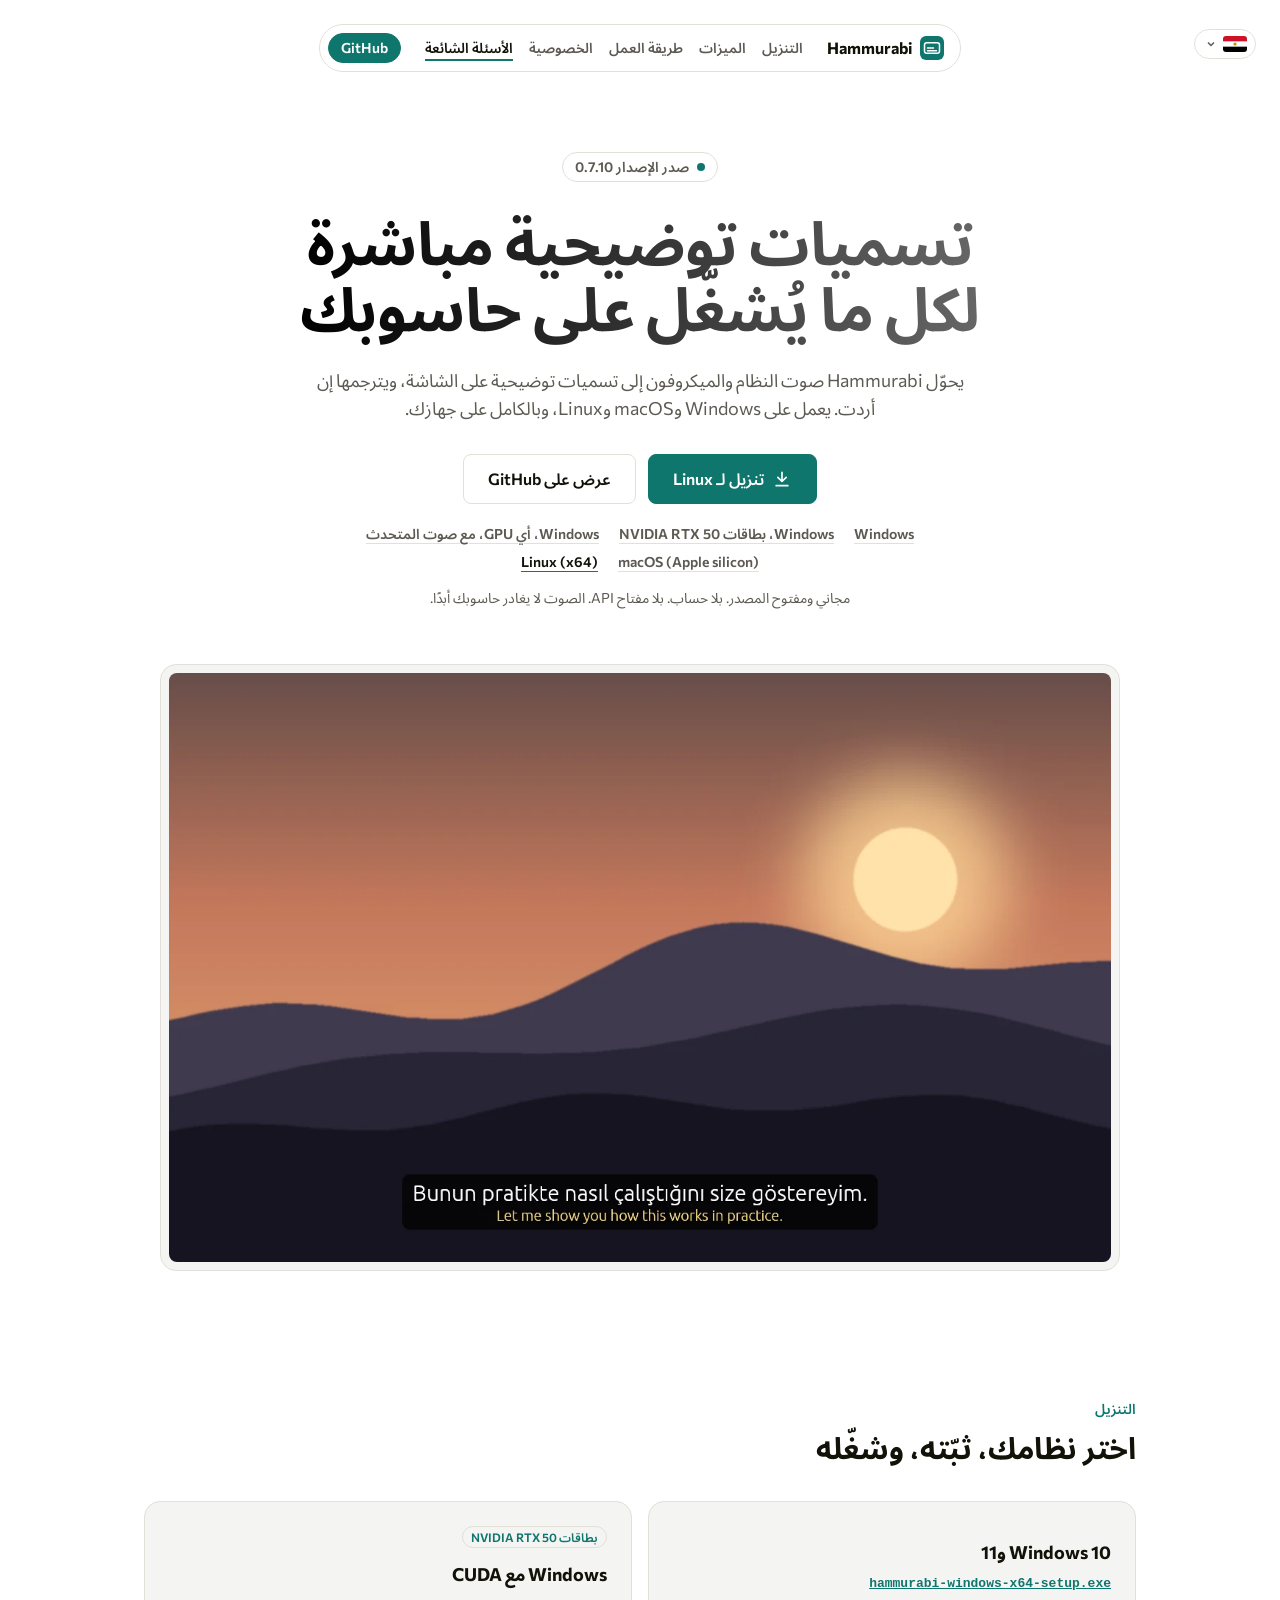
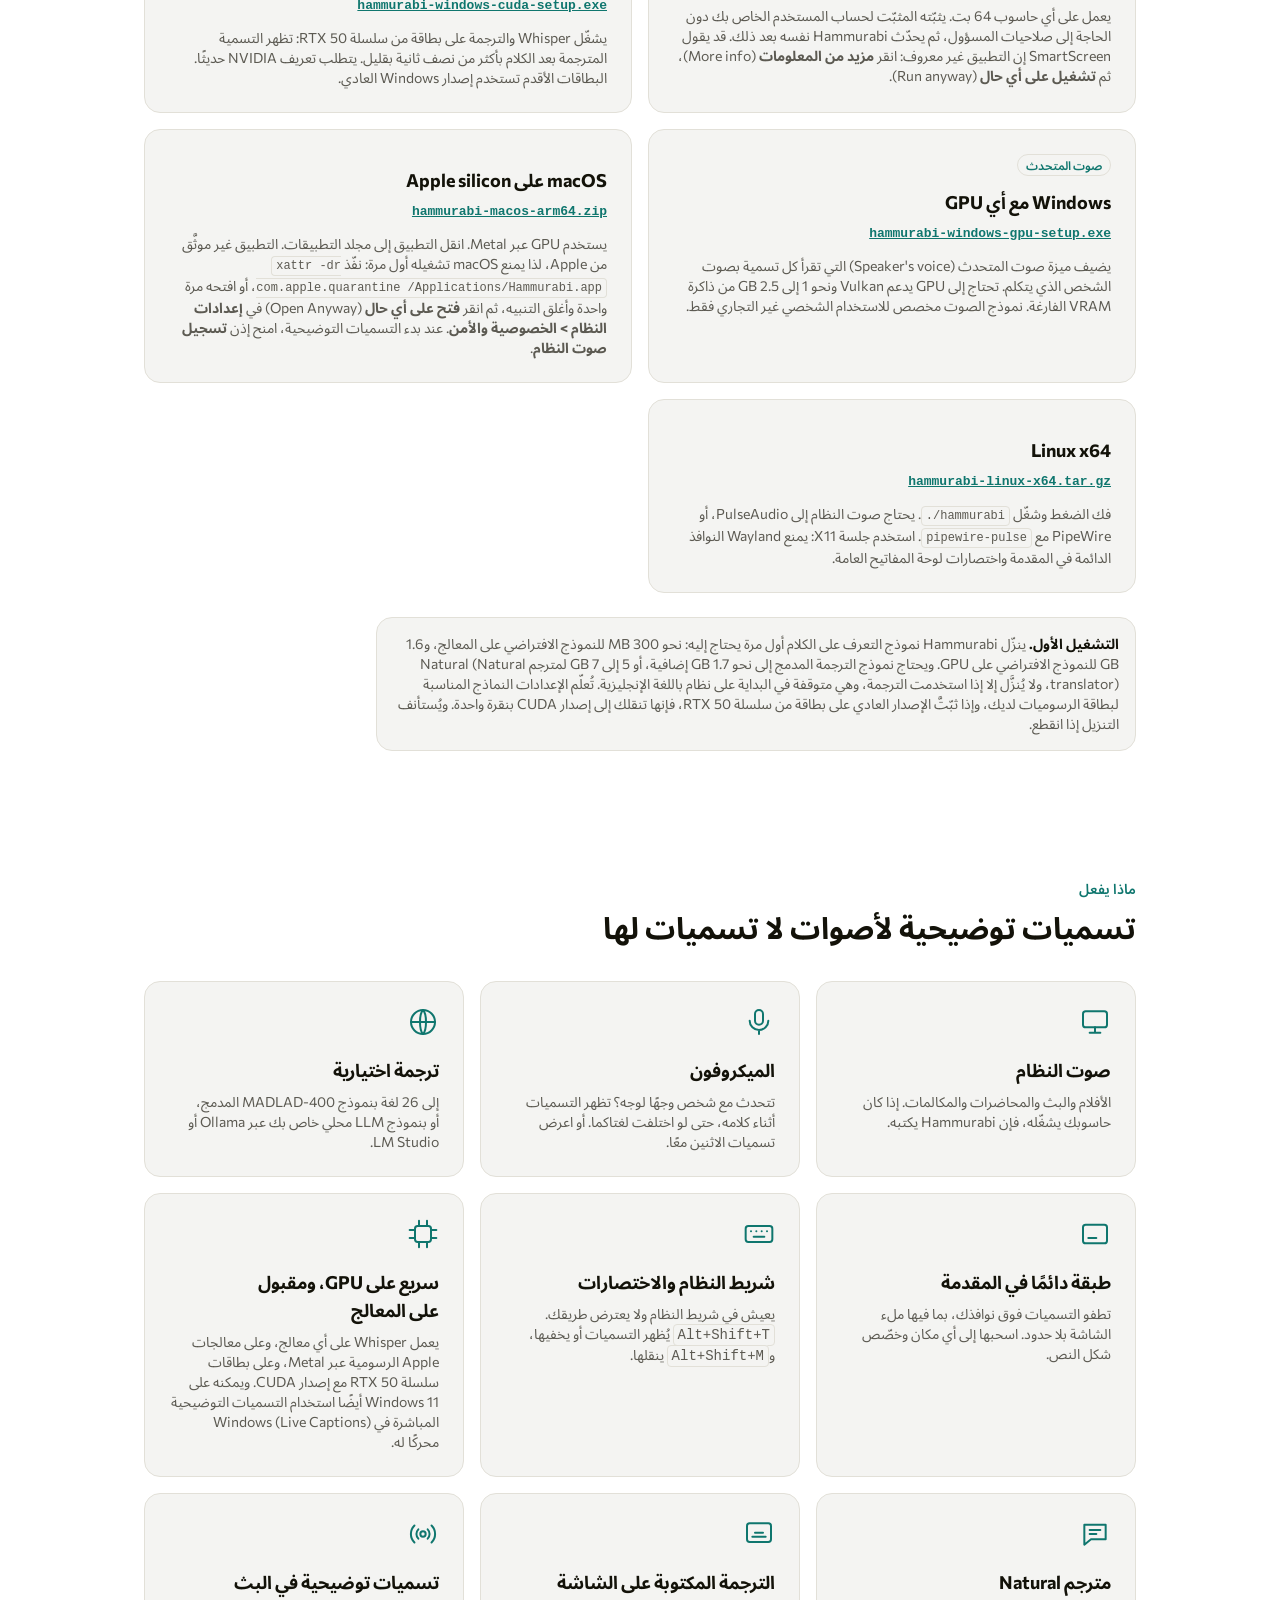
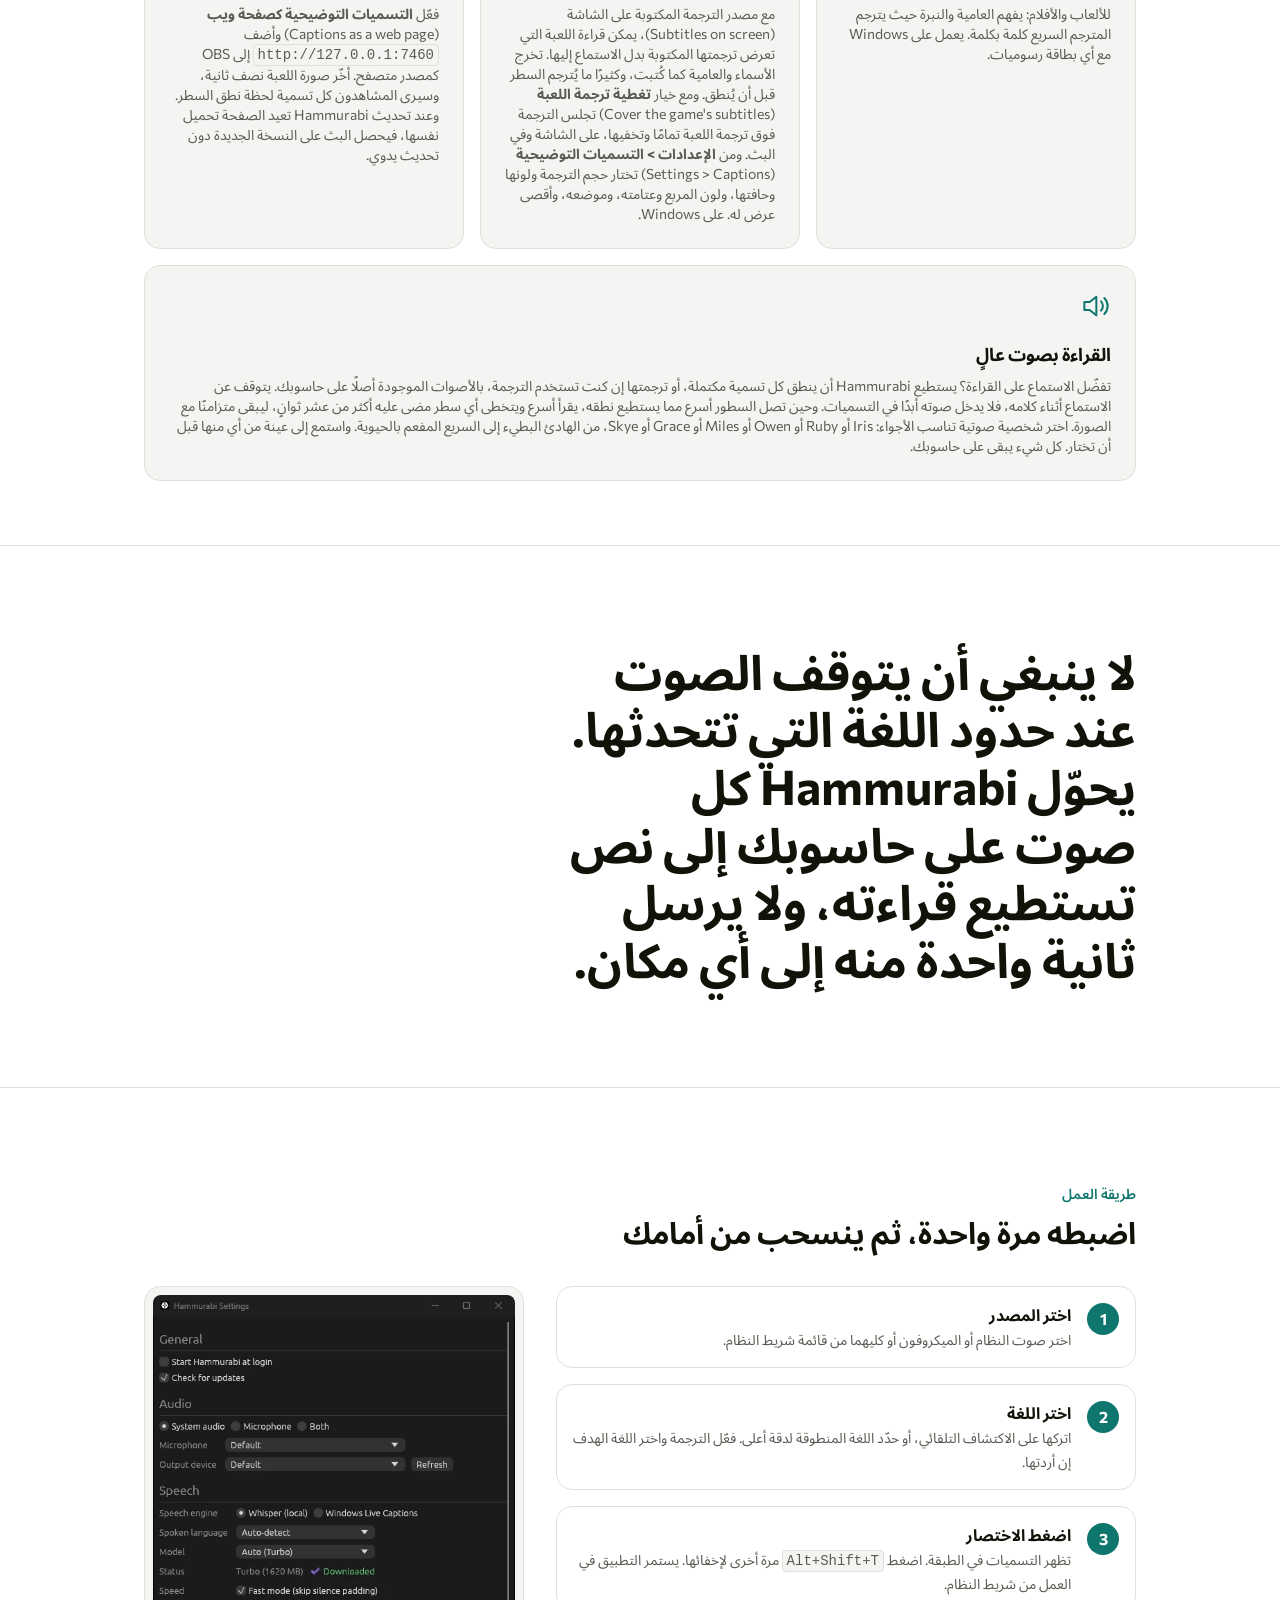
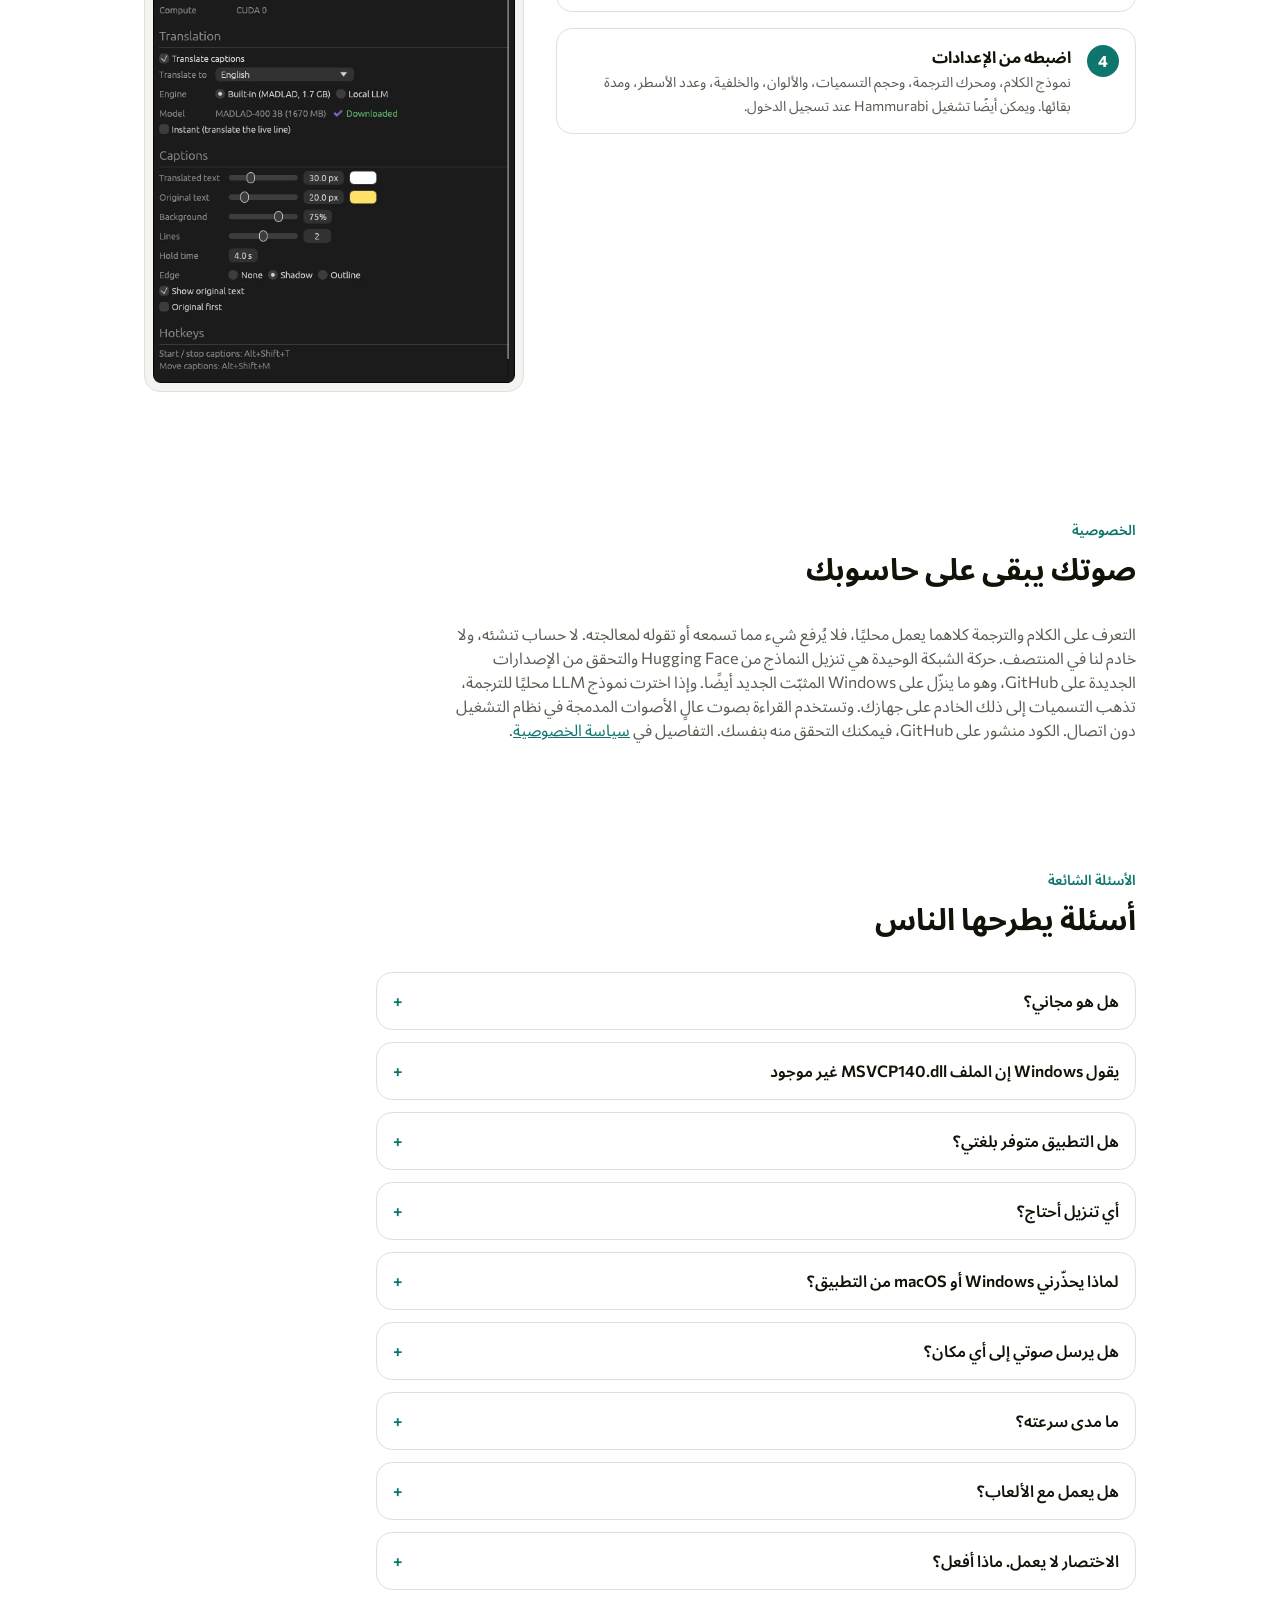
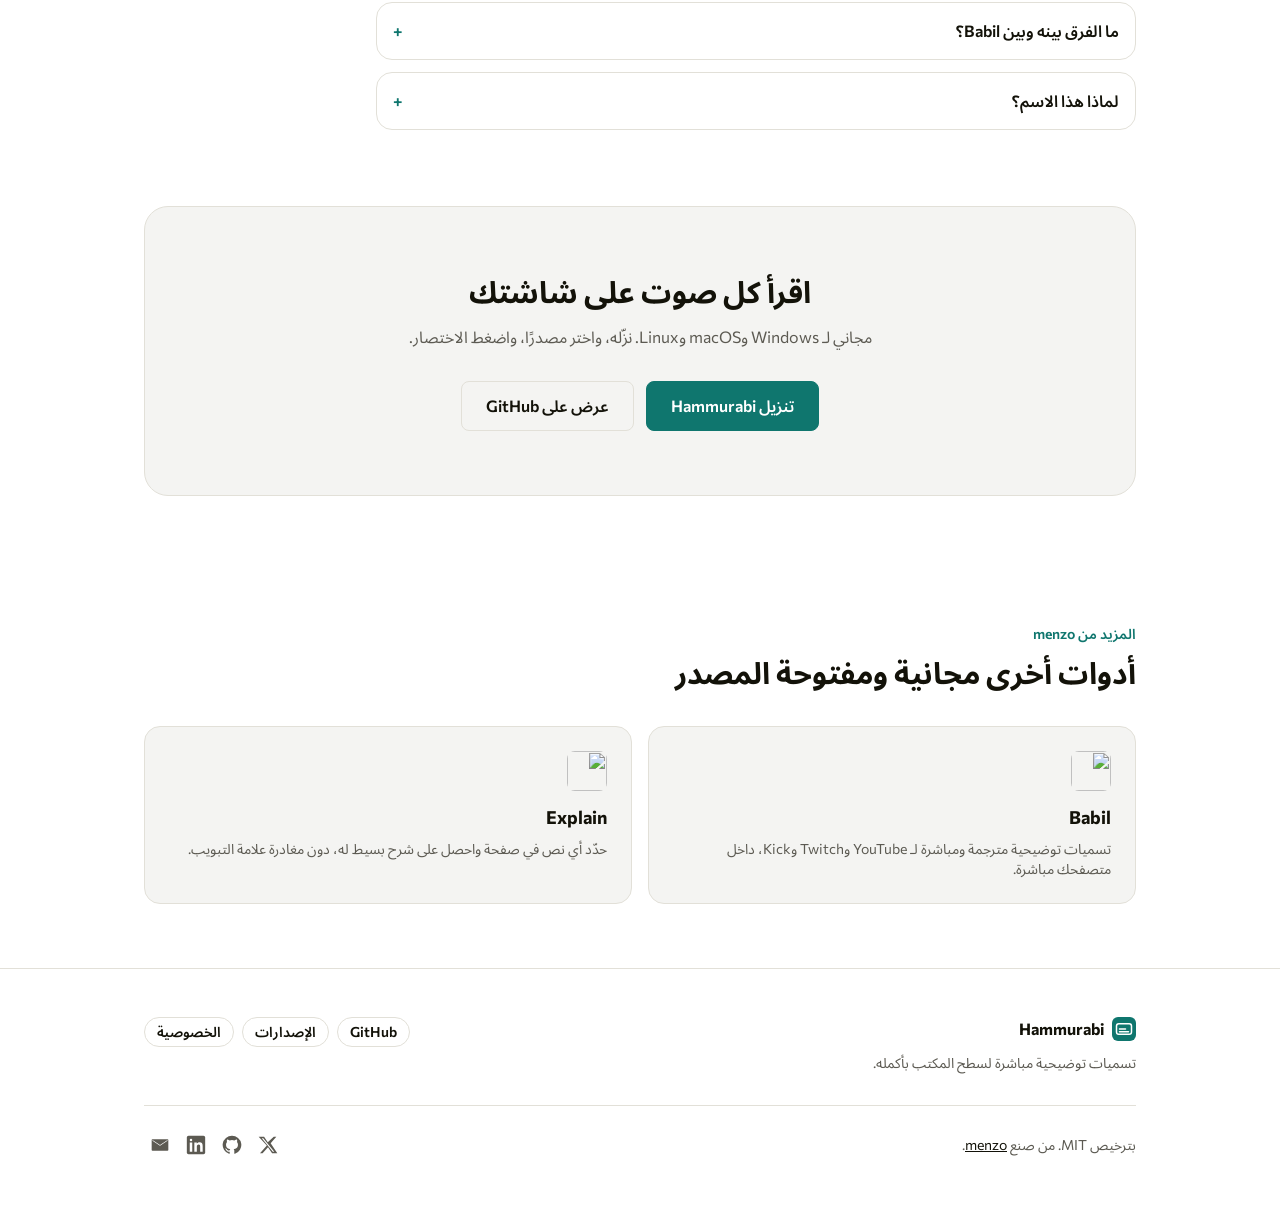
==== commit 70ff8185: "Hammurabi 0.7.10" ====
--- a/docs/ar/index.html
+++ b/docs/ar/index.html
@@ -44,7 +44,7 @@
 
 <main id="main">
 <header class="hero" id="top">
-<p class="status"><span class="dot"></span>صدر الإصدار 0.7.9</p>
+<p class="status"><span class="dot"></span>صدر الإصدار 0.7.10</p>
 <h1>تسميات توضيحية مباشرة لكل ما يُشغَّل على حاسوبك</h1>
 <p class="sub">يحوّل Hammurabi صوت النظام والميكروفون إلى تسميات توضيحية على الشاشة، ويترجمها إن أردت. يعمل على Windows وmacOS وLinux، وبالكامل على جهازك.</p>
 <div class="cta"><a class="btn lg" id="dl" href="https://github.com/canmenzo/hammurabi/releases/latest"><svg viewBox="0 0 24 24" aria-hidden="true"><path d="M12 4v11M7 10l5 5 5-5M5 20h14"/></svg><span id="dl-label">تنزيل</span></a><a class="btn ghost lg" href="https://github.com/canmenzo/hammurabi">عرض على GitHub</a></div>
@@ -79,8 +79,8 @@
 <div class="card rv"><svg viewBox="0 0 24 24" aria-hidden="true"><rect x="2" y="6" width="20" height="12" rx="2"/><path d="M6 10h.01M10 10h.01M14 10h.01M18 10h.01M8 14h8"/></svg><h3>شريط النظام والاختصارات</h3><p>يعيش في شريط النظام ولا يعترض طريقك. <kbd dir="ltr">Alt+Shift+T</kbd> يُظهر التسميات أو يخفيها، و<kbd dir="ltr">Alt+Shift+M</kbd> ينقلها.</p></div>
 <div class="card rv"><svg viewBox="0 0 24 24" aria-hidden="true"><rect x="6" y="6" width="12" height="12" rx="2"/><path d="M9 2v4M15 2v4M9 18v4M15 18v4M2 9h4M2 15h4M18 9h4M18 15h4"/></svg><h3>سريع على GPU، ومقبول على المعالج</h3><p>يعمل Whisper على أي معالج، وعلى معالجات Apple الرسومية عبر Metal، وعلى بطاقات سلسلة RTX 50 مع إصدار CUDA. ويمكنه على Windows 11 أيضًا استخدام التسميات التوضيحية المباشرة في Windows (Live Captions) محركًا له.</p></div>
 <div class="card rv"><svg viewBox="0 0 24 24" aria-hidden="true"><path d="M4 5h16v11H9l-5 4z"/><path d="M8 9h8M8 12h5"/></svg><h3>مترجم Natural</h3><p>للألعاب والأفلام: يفهم العامية والنبرة حيث يترجم المترجم السريع كلمة بكلمة. يعمل على Windows مع أي بطاقة رسوميات.</p></div>
-<div class="card rv"><svg viewBox="0 0 24 24" aria-hidden="true"><rect x="3" y="4" width="18" height="14" rx="2"/><path d="M7 14h10M9 11h6"/></svg><h3>الترجمة المكتوبة على الشاشة</h3><p>مع مصدر الترجمة المكتوبة على الشاشة (Subtitles on screen)، يمكن قراءة اللعبة التي تعرض ترجمتها المكتوبة بدل الاستماع إليها. تخرج الأسماء والعامية كما كُتبت، وكثيرًا ما يُترجم السطر قبل أن يُنطق. ومع خيار <strong>تغطية ترجمة اللعبة</strong> (Cover the game's subtitles) تجلس الترجمة فوق ترجمة اللعبة تمامًا وتخفيها، على الشاشة وفي البث. على Windows.</p></div>
-<div class="card rv"><svg viewBox="0 0 24 24" aria-hidden="true"><circle cx="12" cy="12" r="2"/><path d="M8.5 8.5a5 5 0 000 7M15.5 8.5a5 5 0 010 7M5.6 5.6a9 9 0 000 12.8M18.4 5.6a9 9 0 010 12.8"/></svg><h3>تسميات توضيحية في البث</h3><p>فعّل <strong>التسميات التوضيحية كصفحة ويب</strong> (Captions as a web page) وأضف <code dir="ltr">http://127.0.0.1:7460</code> إلى OBS كمصدر متصفح. أخّر صورة اللعبة نصف ثانية، وسيرى المشاهدون كل تسمية لحظة نطق السطر.</p></div>
+<div class="card rv"><svg viewBox="0 0 24 24" aria-hidden="true"><rect x="3" y="4" width="18" height="14" rx="2"/><path d="M7 14h10M9 11h6"/></svg><h3>الترجمة المكتوبة على الشاشة</h3><p>مع مصدر الترجمة المكتوبة على الشاشة (Subtitles on screen)، يمكن قراءة اللعبة التي تعرض ترجمتها المكتوبة بدل الاستماع إليها. تخرج الأسماء والعامية كما كُتبت، وكثيرًا ما يُترجم السطر قبل أن يُنطق. ومع خيار <strong>تغطية ترجمة اللعبة</strong> (Cover the game's subtitles) تجلس الترجمة فوق ترجمة اللعبة تمامًا وتخفيها، على الشاشة وفي البث. ومن <strong>الإعدادات &gt; التسميات التوضيحية</strong> (Settings &gt; Captions) تختار حجم الترجمة ولونها وحافتها، ولون المربع وعتامته، وموضعه، وأقصى عرض له. على Windows.</p></div>
+<div class="card rv"><svg viewBox="0 0 24 24" aria-hidden="true"><circle cx="12" cy="12" r="2"/><path d="M8.5 8.5a5 5 0 000 7M15.5 8.5a5 5 0 010 7M5.6 5.6a9 9 0 000 12.8M18.4 5.6a9 9 0 010 12.8"/></svg><h3>تسميات توضيحية في البث</h3><p>فعّل <strong>التسميات التوضيحية كصفحة ويب</strong> (Captions as a web page) وأضف <code dir="ltr">http://127.0.0.1:7460</code> إلى OBS كمصدر متصفح. أخّر صورة اللعبة نصف ثانية، وسيرى المشاهدون كل تسمية لحظة نطق السطر. وعند تحديث Hammurabi تعيد الصفحة تحميل نفسها، فيحصل البث على النسخة الجديدة دون تحديث يدوي.</p></div>
 <div class="card wide rv"><svg viewBox="0 0 24 24" aria-hidden="true"><path d="M4 9v6h4l5 4V5L8 9H4z"/><path d="M16.5 8.5a5 5 0 010 7M19 6a8.5 8.5 0 010 12"/></svg><h3>القراءة بصوت عالٍ</h3><p>تفضّل الاستماع على القراءة؟ يستطيع Hammurabi أن ينطق كل تسمية مكتملة، أو ترجمتها إن كنت تستخدم الترجمة، بالأصوات الموجودة أصلًا على حاسوبك. يتوقف عن الاستماع أثناء كلامه، فلا يدخل صوته أبدًا في التسميات. وحين تصل السطور أسرع مما يستطيع نطقه، يقرأ أسرع ويتخطى أي سطر مضى عليه أكثر من عشر ثوانٍ، ليبقى متزامنًا مع الصورة. اختر شخصية صوتية تناسب الأجواء: Iris أو Ruby أو Owen أو Miles أو Grace أو Skye، من الهادئ البطيء إلى السريع المفعم بالحيوية. واستمع إلى عينة من أي منها قبل أن تختار. كل شيء يبقى على حاسوبك.</p></div>
 </div>
 </section>
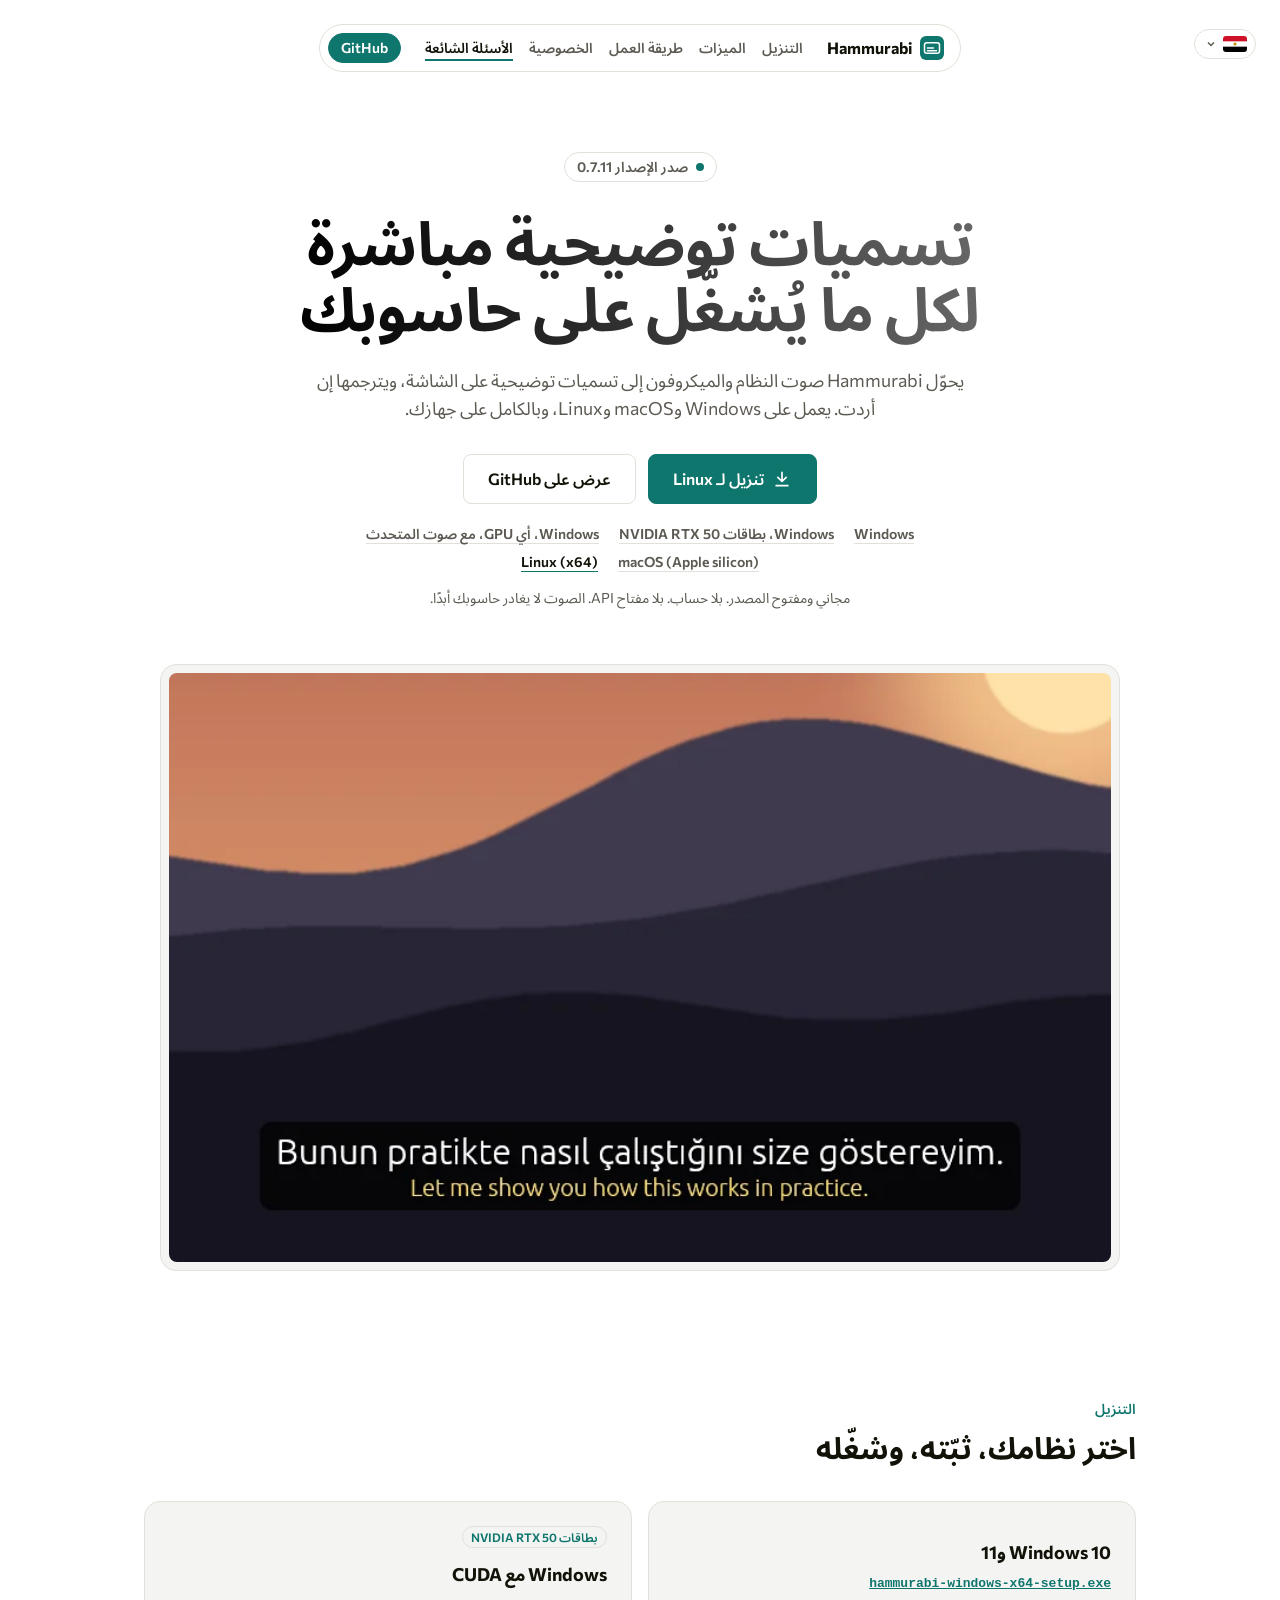
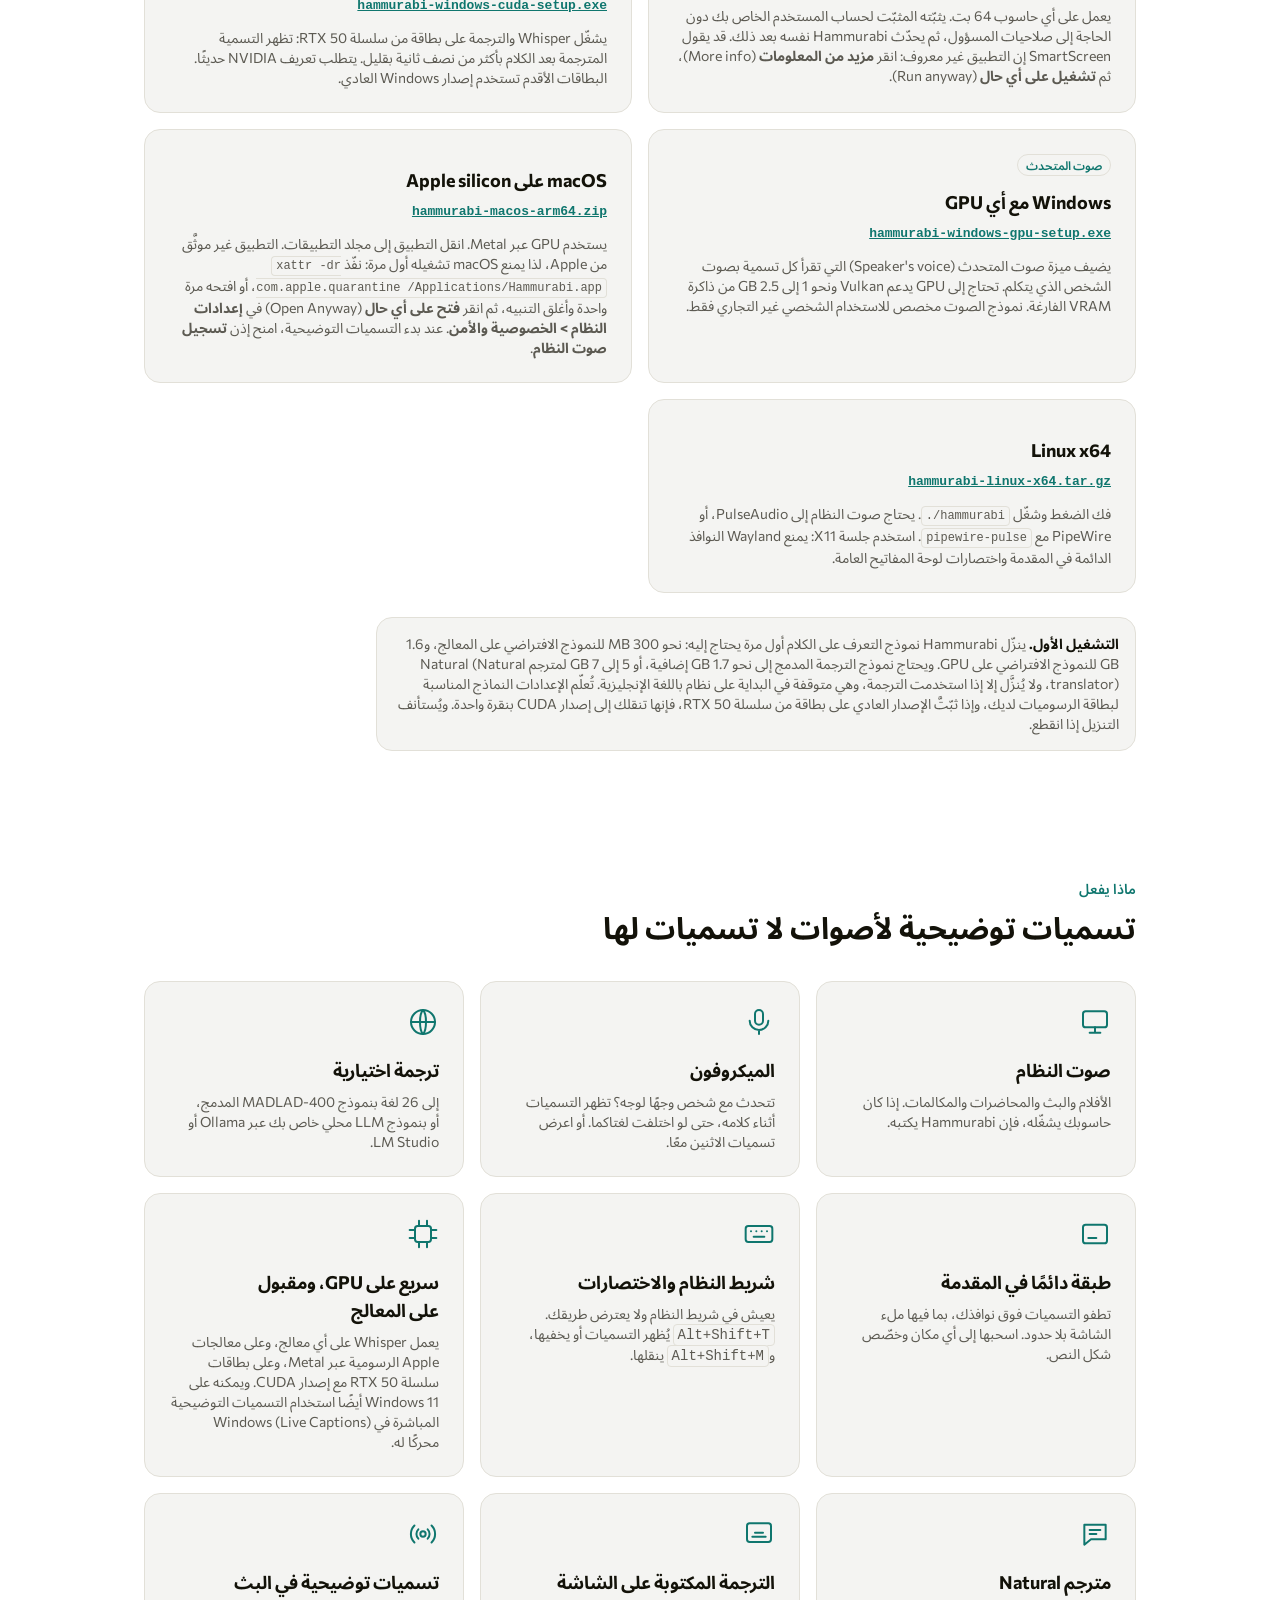
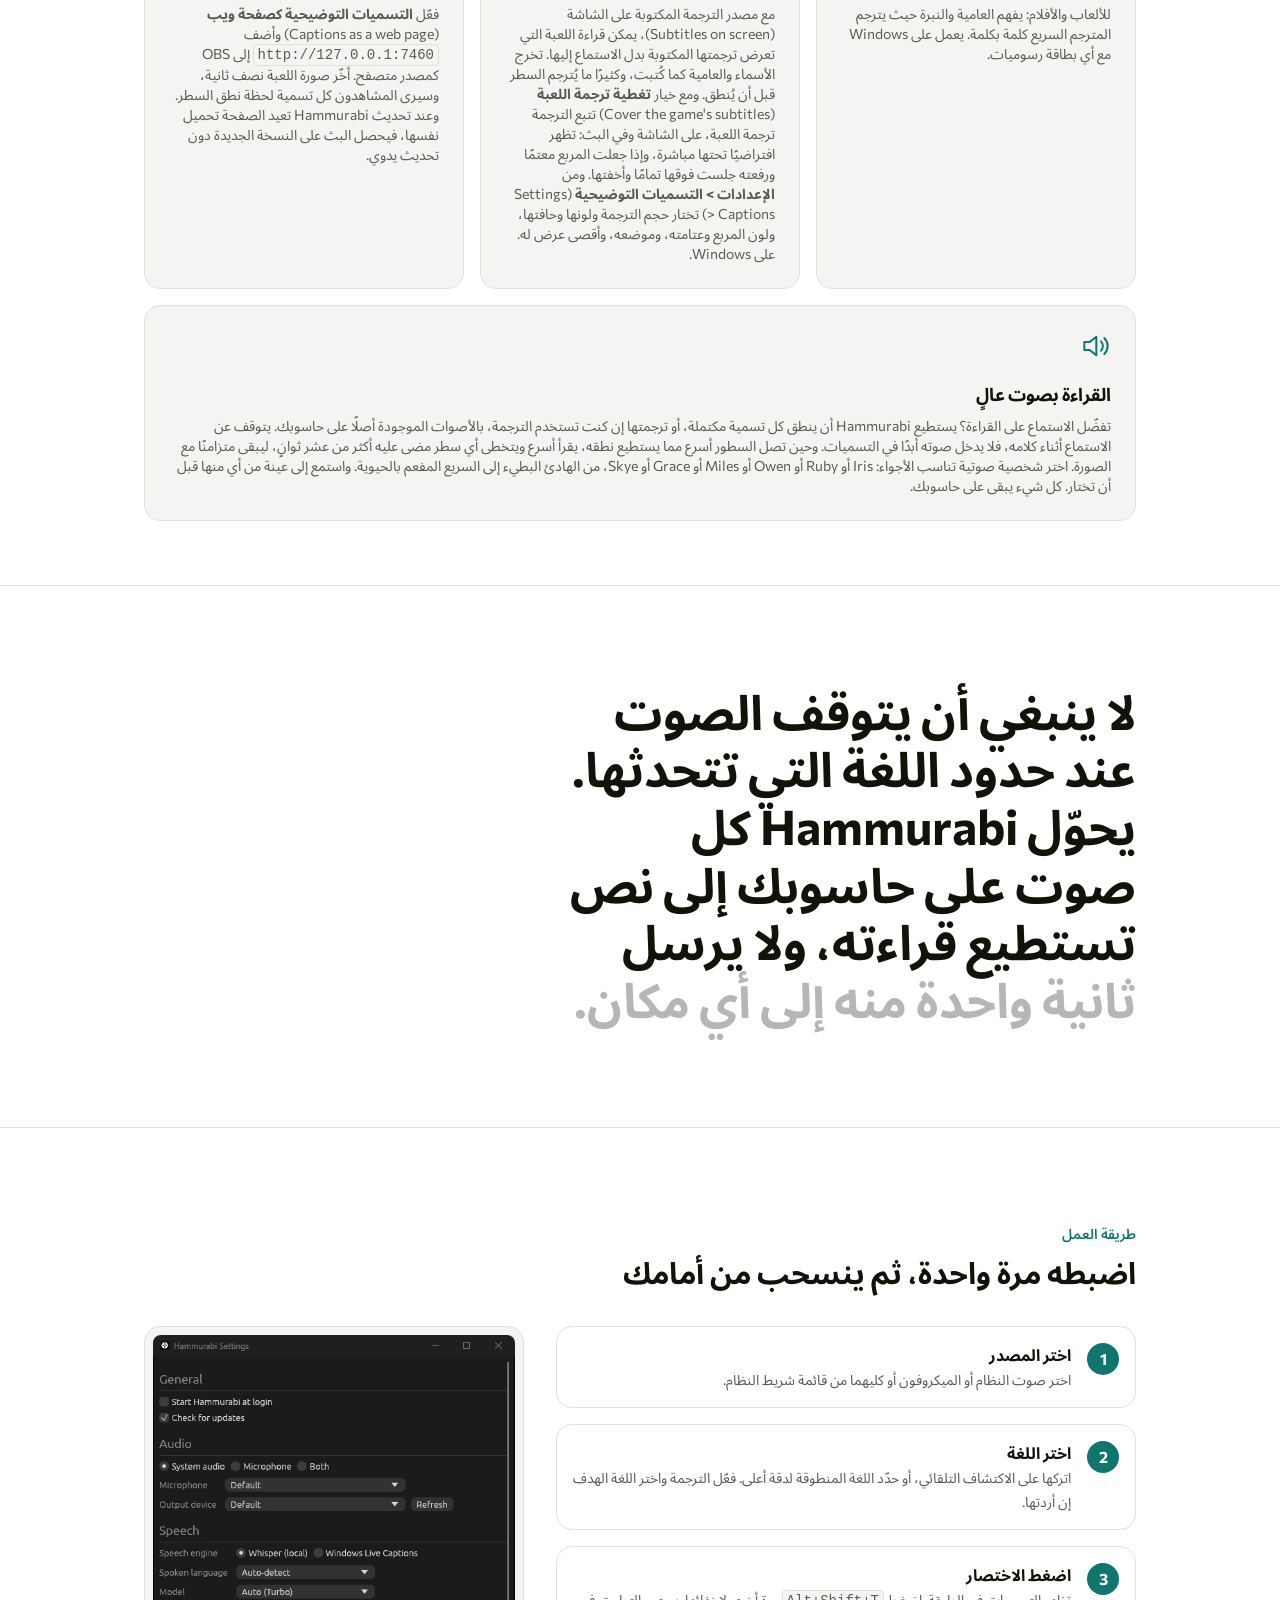
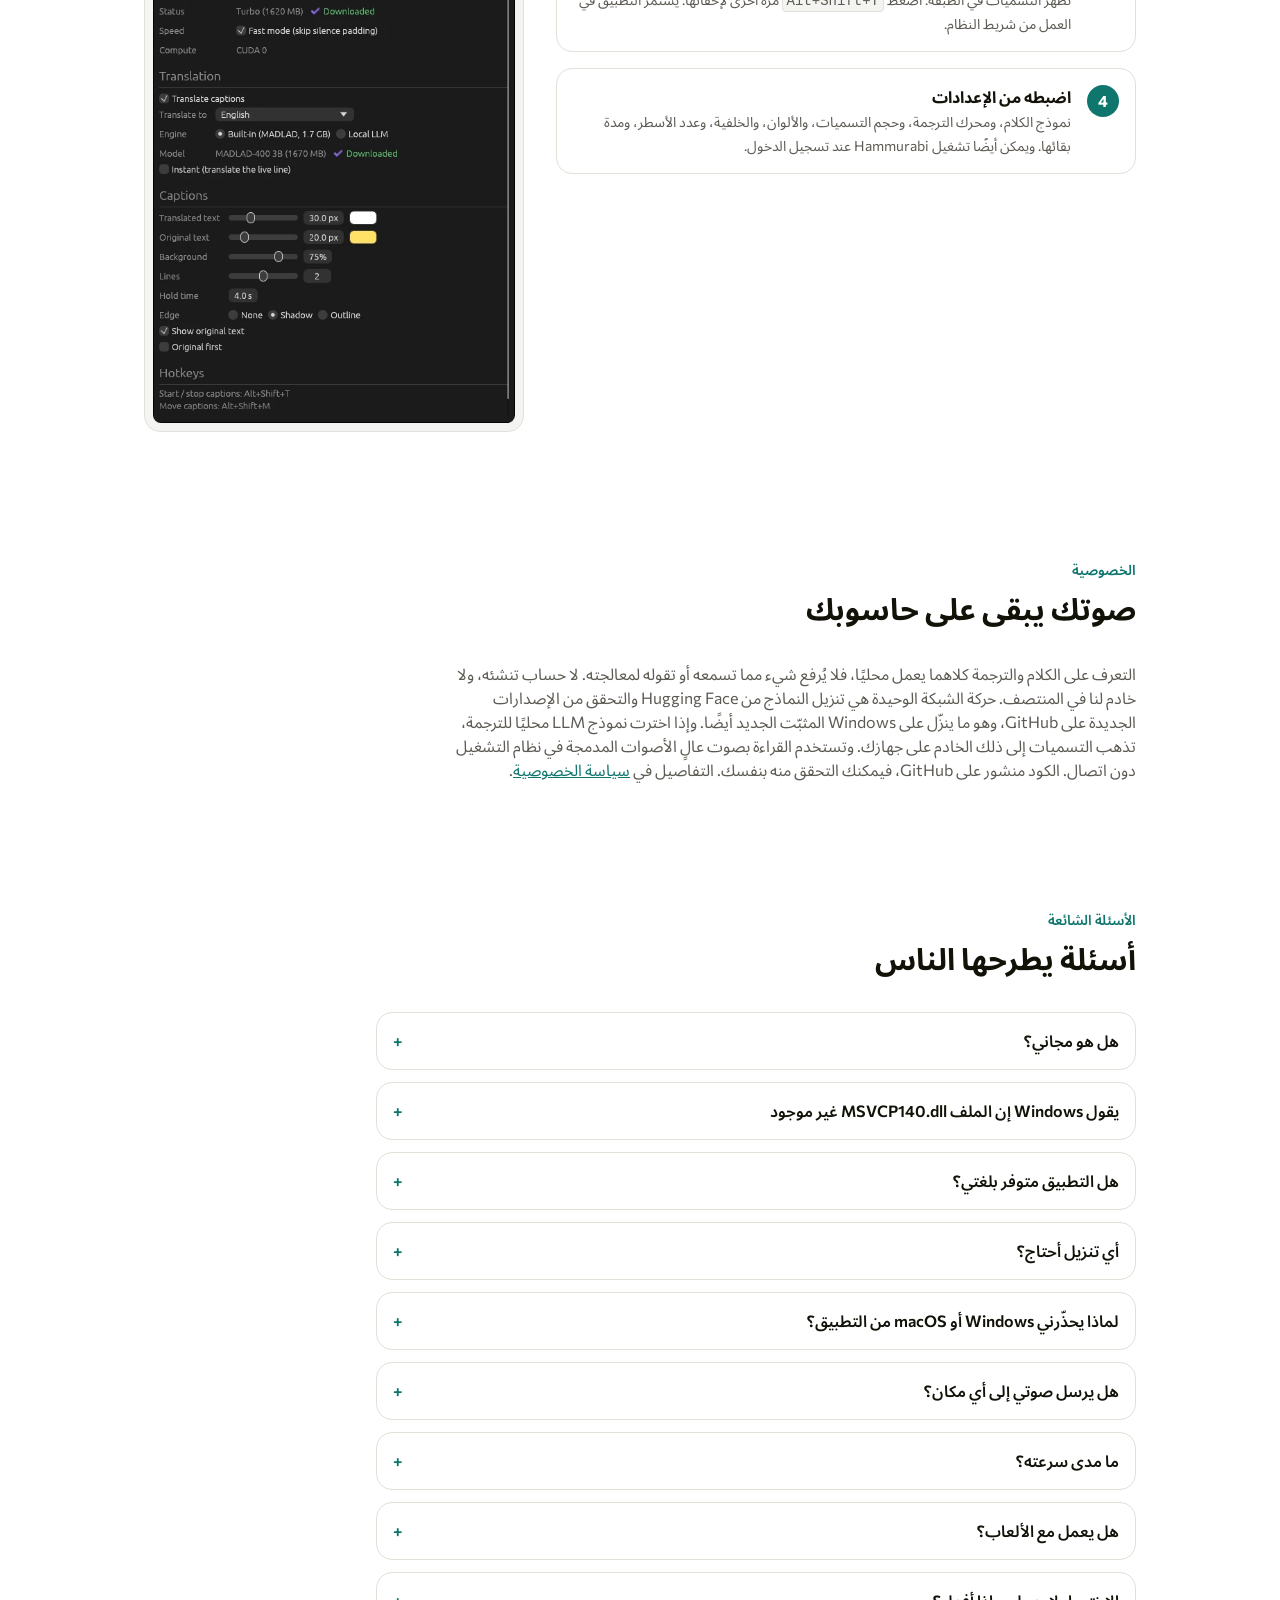
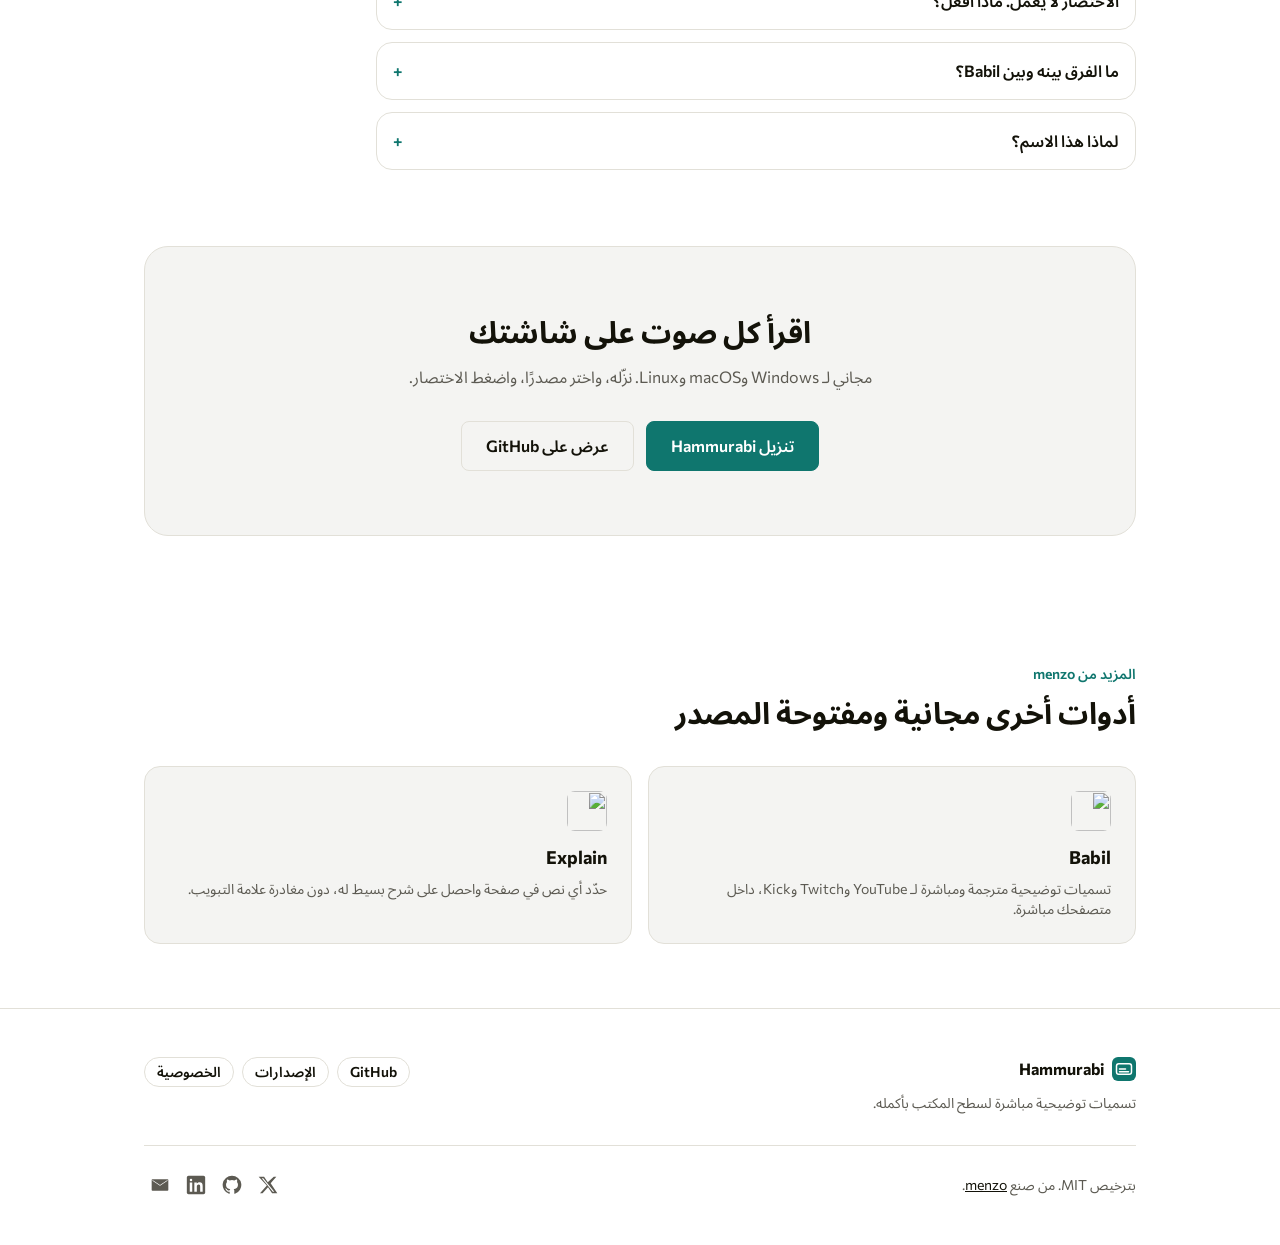
==== commit 10517613: "Hammurabi 0.7.11" ====
--- a/docs/ar/index.html
+++ b/docs/ar/index.html
@@ -44,7 +44,7 @@
 
 <main id="main">
 <header class="hero" id="top">
-<p class="status"><span class="dot"></span>صدر الإصدار 0.7.10</p>
+<p class="status"><span class="dot"></span>صدر الإصدار 0.7.11</p>
 <h1>تسميات توضيحية مباشرة لكل ما يُشغَّل على حاسوبك</h1>
 <p class="sub">يحوّل Hammurabi صوت النظام والميكروفون إلى تسميات توضيحية على الشاشة، ويترجمها إن أردت. يعمل على Windows وmacOS وLinux، وبالكامل على جهازك.</p>
 <div class="cta"><a class="btn lg" id="dl" href="https://github.com/canmenzo/hammurabi/releases/latest"><svg viewBox="0 0 24 24" aria-hidden="true"><path d="M12 4v11M7 10l5 5 5-5M5 20h14"/></svg><span id="dl-label">تنزيل</span></a><a class="btn ghost lg" href="https://github.com/canmenzo/hammurabi">عرض على GitHub</a></div>
@@ -79,7 +79,7 @@
 <div class="card rv"><svg viewBox="0 0 24 24" aria-hidden="true"><rect x="2" y="6" width="20" height="12" rx="2"/><path d="M6 10h.01M10 10h.01M14 10h.01M18 10h.01M8 14h8"/></svg><h3>شريط النظام والاختصارات</h3><p>يعيش في شريط النظام ولا يعترض طريقك. <kbd dir="ltr">Alt+Shift+T</kbd> يُظهر التسميات أو يخفيها، و<kbd dir="ltr">Alt+Shift+M</kbd> ينقلها.</p></div>
 <div class="card rv"><svg viewBox="0 0 24 24" aria-hidden="true"><rect x="6" y="6" width="12" height="12" rx="2"/><path d="M9 2v4M15 2v4M9 18v4M15 18v4M2 9h4M2 15h4M18 9h4M18 15h4"/></svg><h3>سريع على GPU، ومقبول على المعالج</h3><p>يعمل Whisper على أي معالج، وعلى معالجات Apple الرسومية عبر Metal، وعلى بطاقات سلسلة RTX 50 مع إصدار CUDA. ويمكنه على Windows 11 أيضًا استخدام التسميات التوضيحية المباشرة في Windows (Live Captions) محركًا له.</p></div>
 <div class="card rv"><svg viewBox="0 0 24 24" aria-hidden="true"><path d="M4 5h16v11H9l-5 4z"/><path d="M8 9h8M8 12h5"/></svg><h3>مترجم Natural</h3><p>للألعاب والأفلام: يفهم العامية والنبرة حيث يترجم المترجم السريع كلمة بكلمة. يعمل على Windows مع أي بطاقة رسوميات.</p></div>
-<div class="card rv"><svg viewBox="0 0 24 24" aria-hidden="true"><rect x="3" y="4" width="18" height="14" rx="2"/><path d="M7 14h10M9 11h6"/></svg><h3>الترجمة المكتوبة على الشاشة</h3><p>مع مصدر الترجمة المكتوبة على الشاشة (Subtitles on screen)، يمكن قراءة اللعبة التي تعرض ترجمتها المكتوبة بدل الاستماع إليها. تخرج الأسماء والعامية كما كُتبت، وكثيرًا ما يُترجم السطر قبل أن يُنطق. ومع خيار <strong>تغطية ترجمة اللعبة</strong> (Cover the game's subtitles) تجلس الترجمة فوق ترجمة اللعبة تمامًا وتخفيها، على الشاشة وفي البث. ومن <strong>الإعدادات &gt; التسميات التوضيحية</strong> (Settings &gt; Captions) تختار حجم الترجمة ولونها وحافتها، ولون المربع وعتامته، وموضعه، وأقصى عرض له. على Windows.</p></div>
+<div class="card rv"><svg viewBox="0 0 24 24" aria-hidden="true"><rect x="3" y="4" width="18" height="14" rx="2"/><path d="M7 14h10M9 11h6"/></svg><h3>الترجمة المكتوبة على الشاشة</h3><p>مع مصدر الترجمة المكتوبة على الشاشة (Subtitles on screen)، يمكن قراءة اللعبة التي تعرض ترجمتها المكتوبة بدل الاستماع إليها. تخرج الأسماء والعامية كما كُتبت، وكثيرًا ما يُترجم السطر قبل أن يُنطق. ومع خيار <strong>تغطية ترجمة اللعبة</strong> (Cover the game's subtitles) تتبع الترجمة ترجمة اللعبة، على الشاشة وفي البث: تظهر افتراضيًا تحتها مباشرة، وإذا جعلت المربع معتمًا ورفعته جلست فوقها تمامًا وأخفتها. ومن <strong>الإعدادات &gt; التسميات التوضيحية</strong> (Settings &gt; Captions) تختار حجم الترجمة ولونها وحافتها، ولون المربع وعتامته، وموضعه، وأقصى عرض له. على Windows.</p></div>
 <div class="card rv"><svg viewBox="0 0 24 24" aria-hidden="true"><circle cx="12" cy="12" r="2"/><path d="M8.5 8.5a5 5 0 000 7M15.5 8.5a5 5 0 010 7M5.6 5.6a9 9 0 000 12.8M18.4 5.6a9 9 0 010 12.8"/></svg><h3>تسميات توضيحية في البث</h3><p>فعّل <strong>التسميات التوضيحية كصفحة ويب</strong> (Captions as a web page) وأضف <code dir="ltr">http://127.0.0.1:7460</code> إلى OBS كمصدر متصفح. أخّر صورة اللعبة نصف ثانية، وسيرى المشاهدون كل تسمية لحظة نطق السطر. وعند تحديث Hammurabi تعيد الصفحة تحميل نفسها، فيحصل البث على النسخة الجديدة دون تحديث يدوي.</p></div>
 <div class="card wide rv"><svg viewBox="0 0 24 24" aria-hidden="true"><path d="M4 9v6h4l5 4V5L8 9H4z"/><path d="M16.5 8.5a5 5 0 010 7M19 6a8.5 8.5 0 010 12"/></svg><h3>القراءة بصوت عالٍ</h3><p>تفضّل الاستماع على القراءة؟ يستطيع Hammurabi أن ينطق كل تسمية مكتملة، أو ترجمتها إن كنت تستخدم الترجمة، بالأصوات الموجودة أصلًا على حاسوبك. يتوقف عن الاستماع أثناء كلامه، فلا يدخل صوته أبدًا في التسميات. وحين تصل السطور أسرع مما يستطيع نطقه، يقرأ أسرع ويتخطى أي سطر مضى عليه أكثر من عشر ثوانٍ، ليبقى متزامنًا مع الصورة. اختر شخصية صوتية تناسب الأجواء: Iris أو Ruby أو Owen أو Miles أو Grace أو Skye، من الهادئ البطيء إلى السريع المفعم بالحيوية. واستمع إلى عينة من أي منها قبل أن تختار. كل شيء يبقى على حاسوبك.</p></div>
 </div>
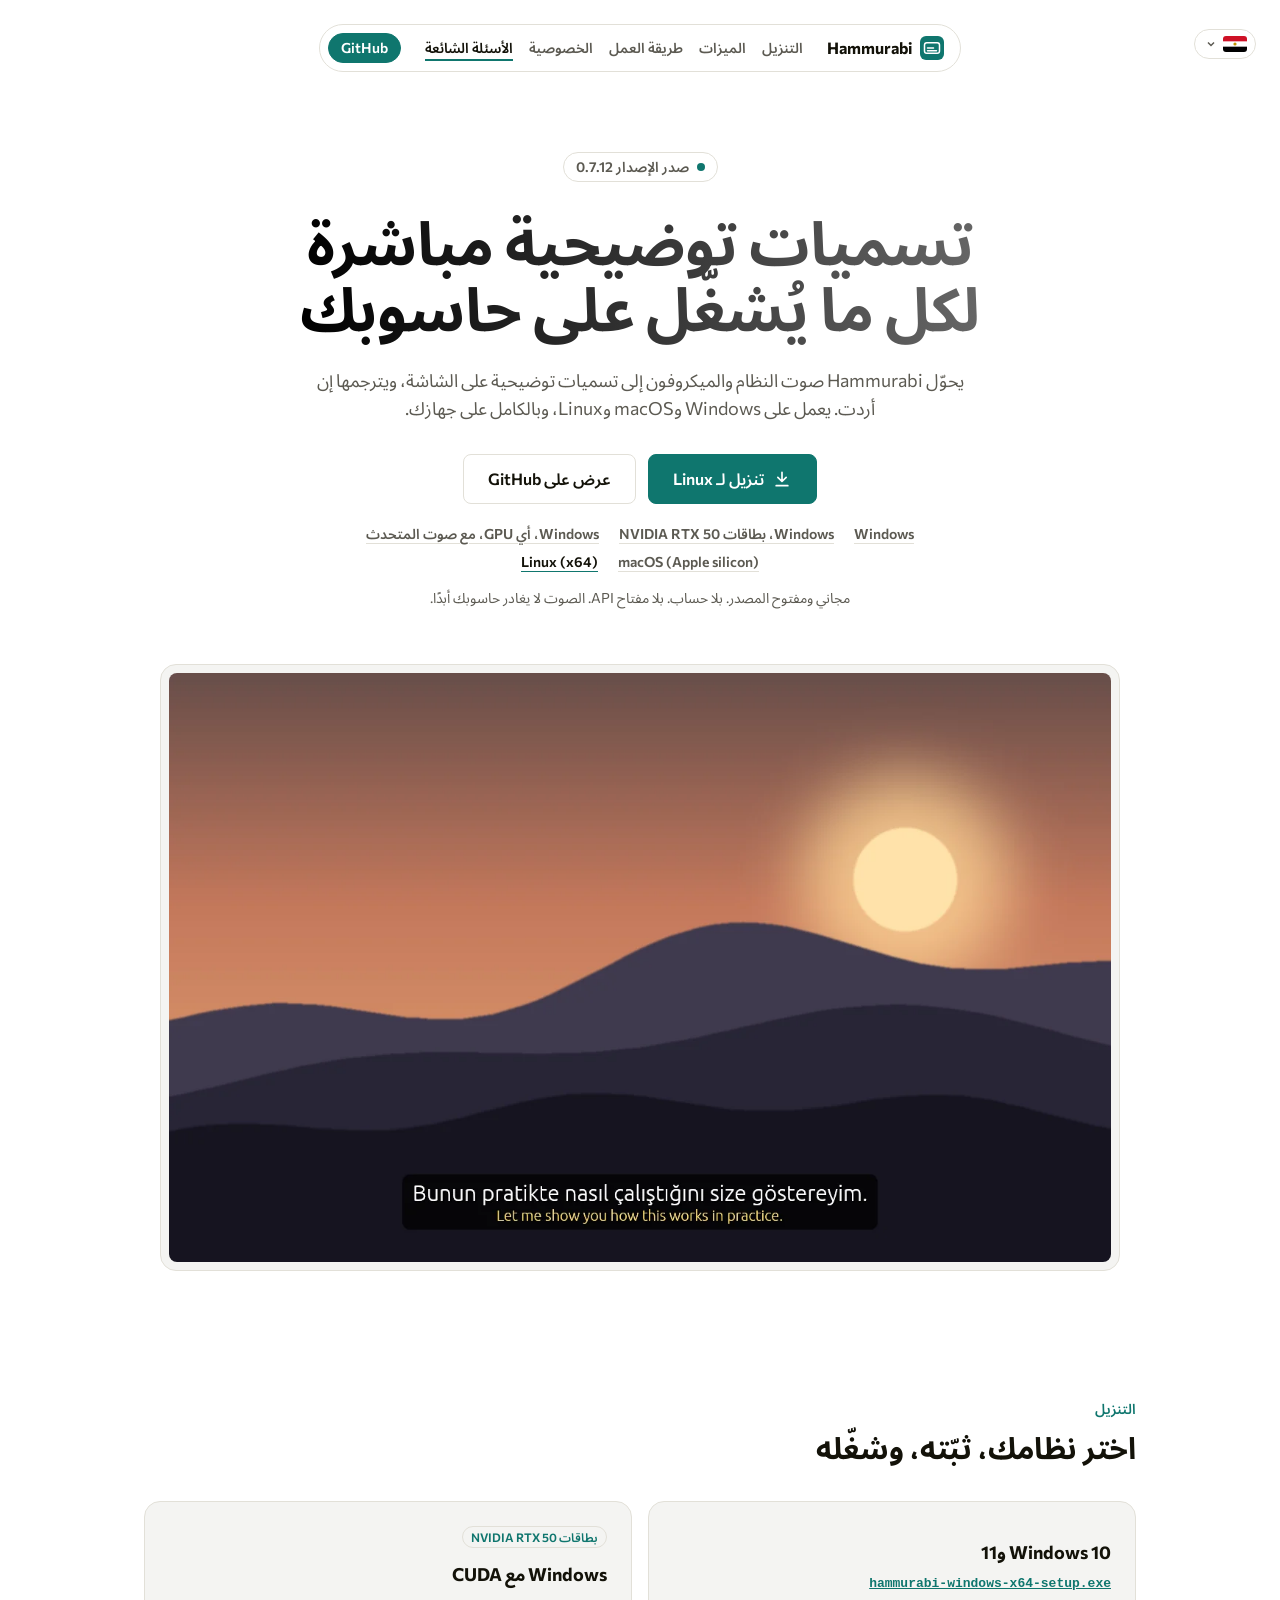
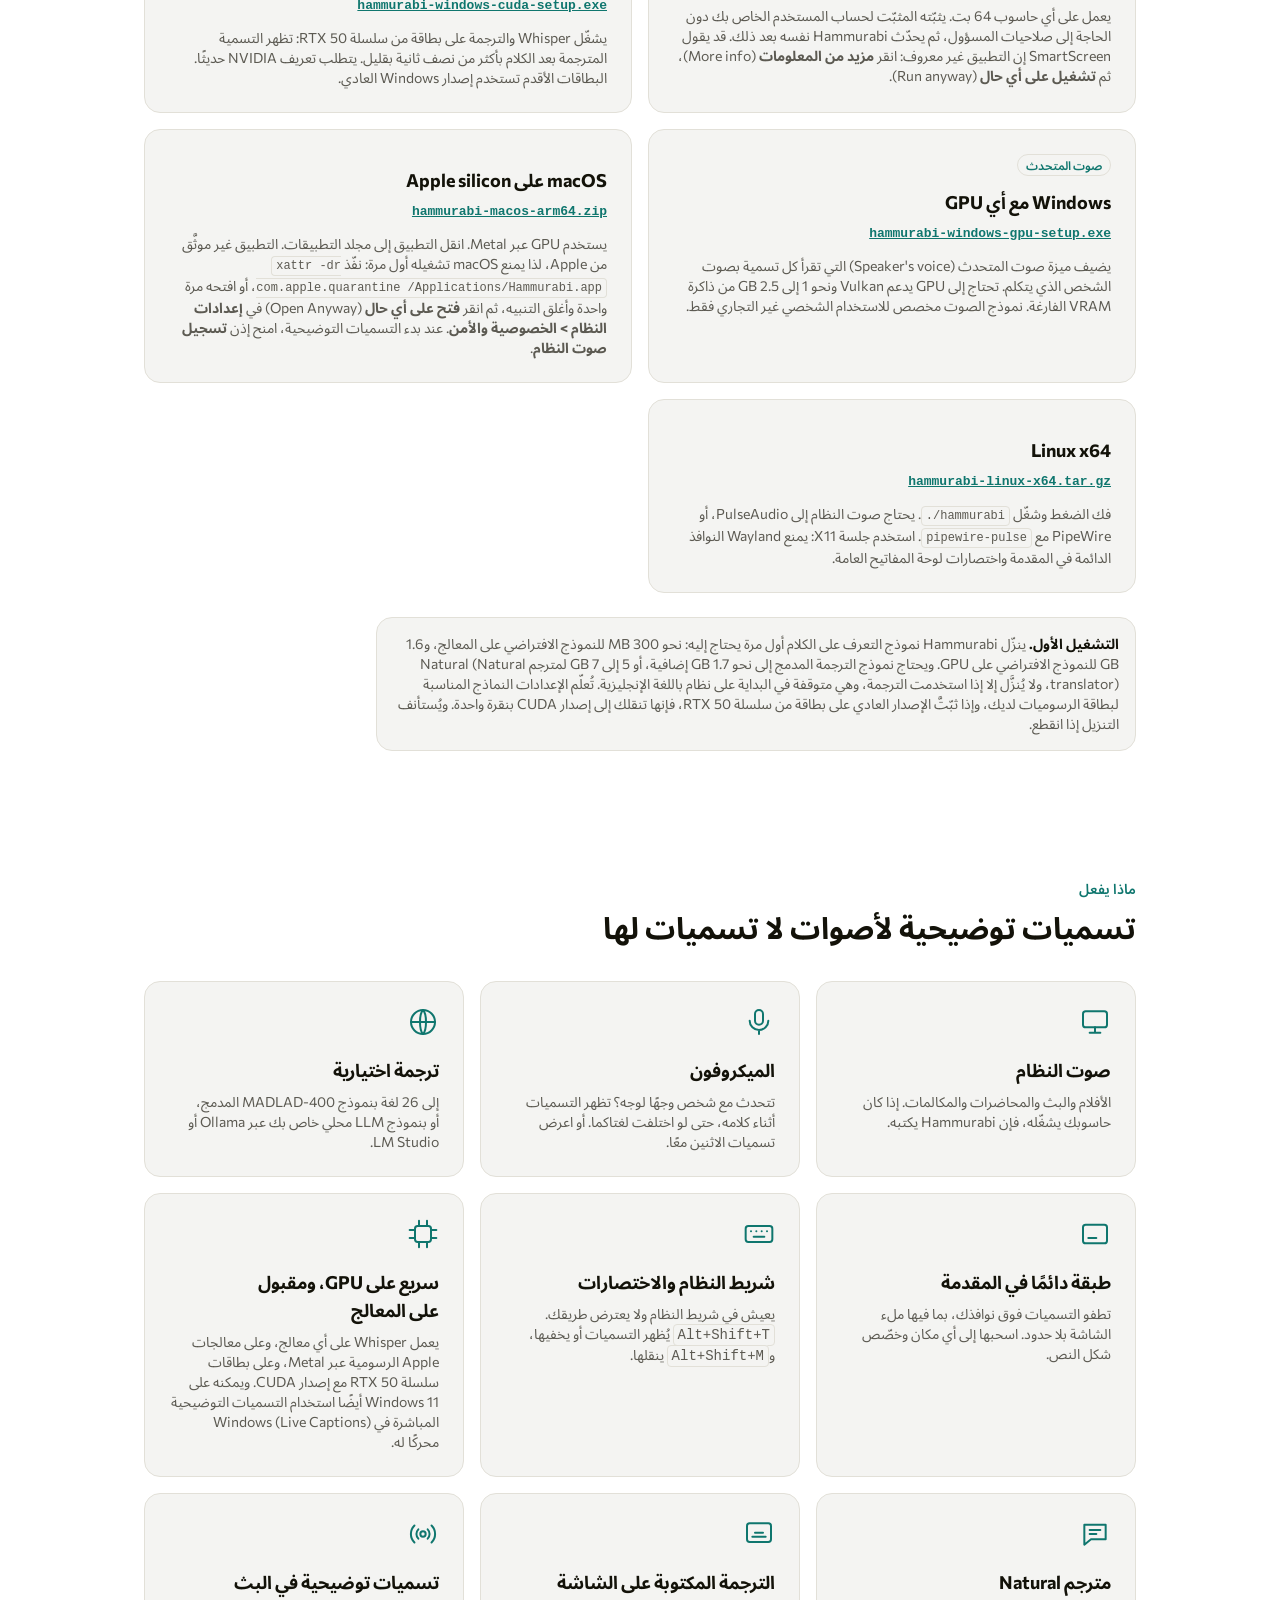
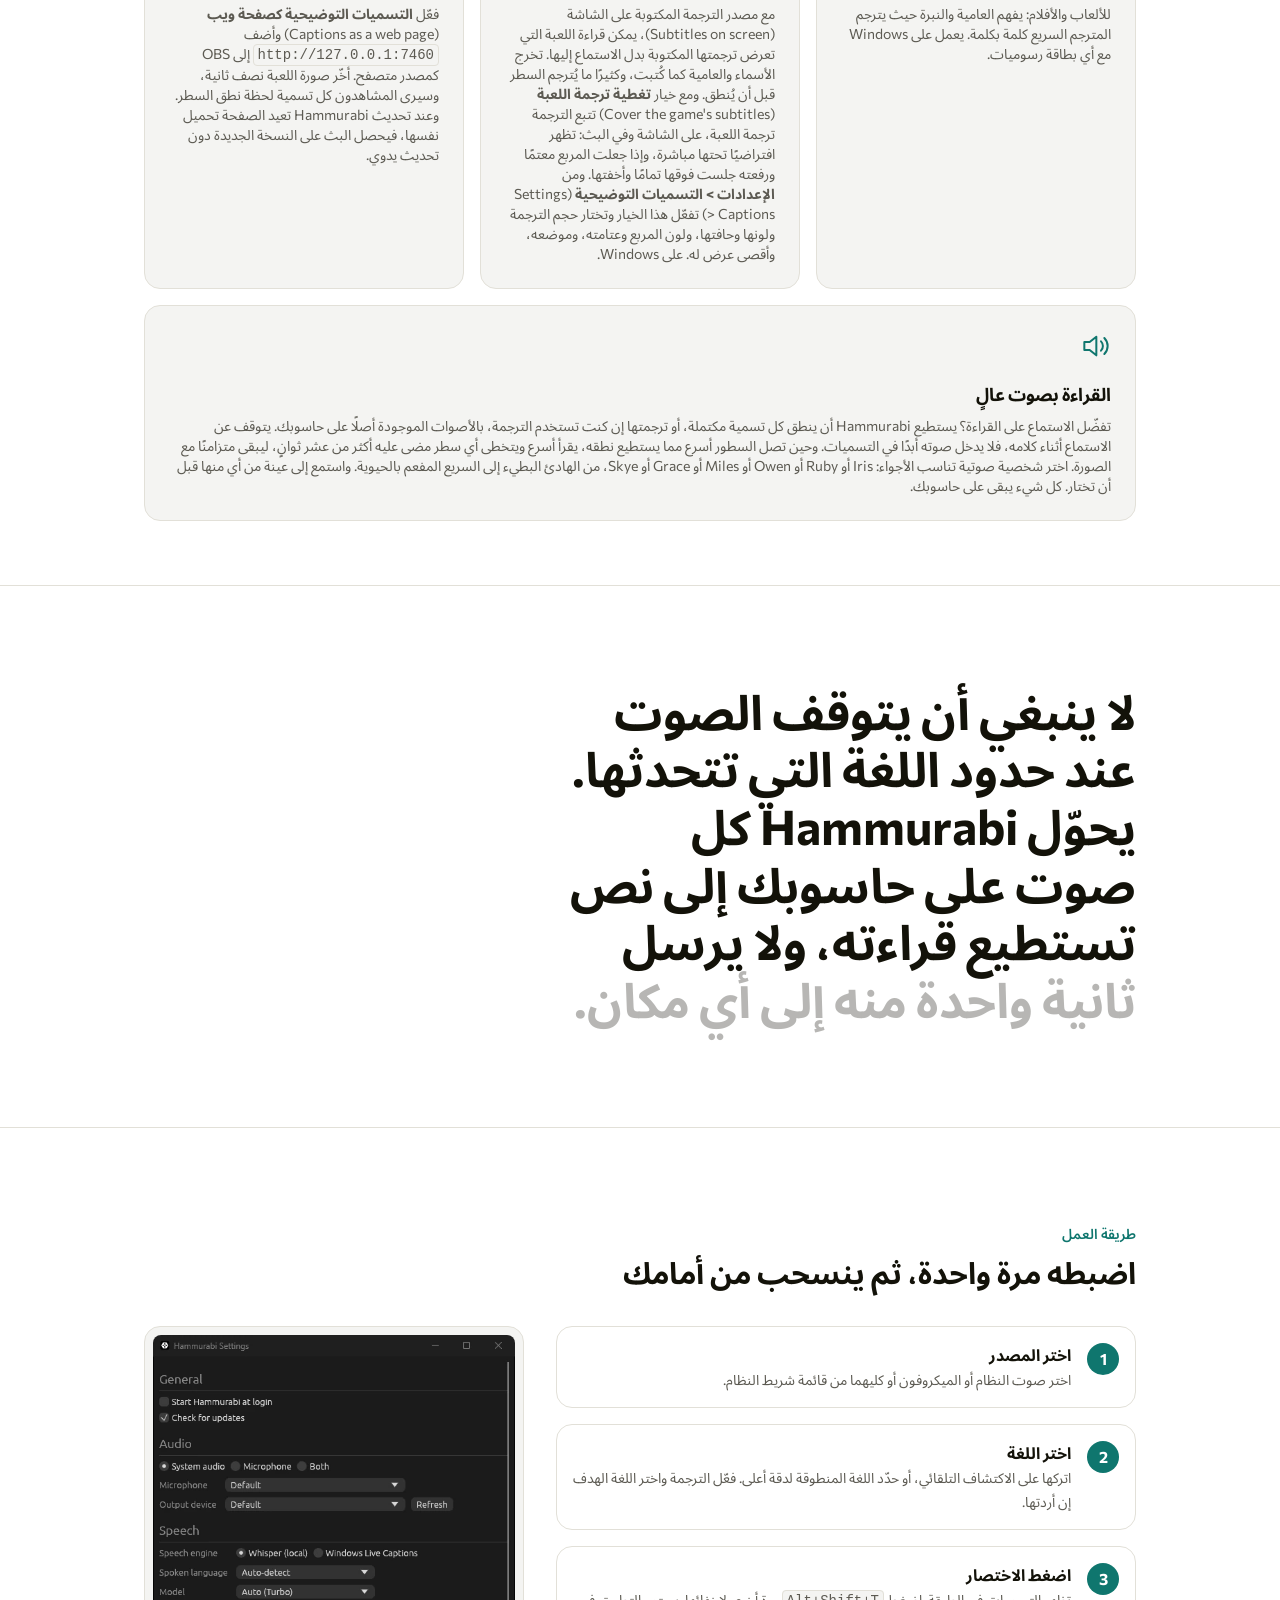
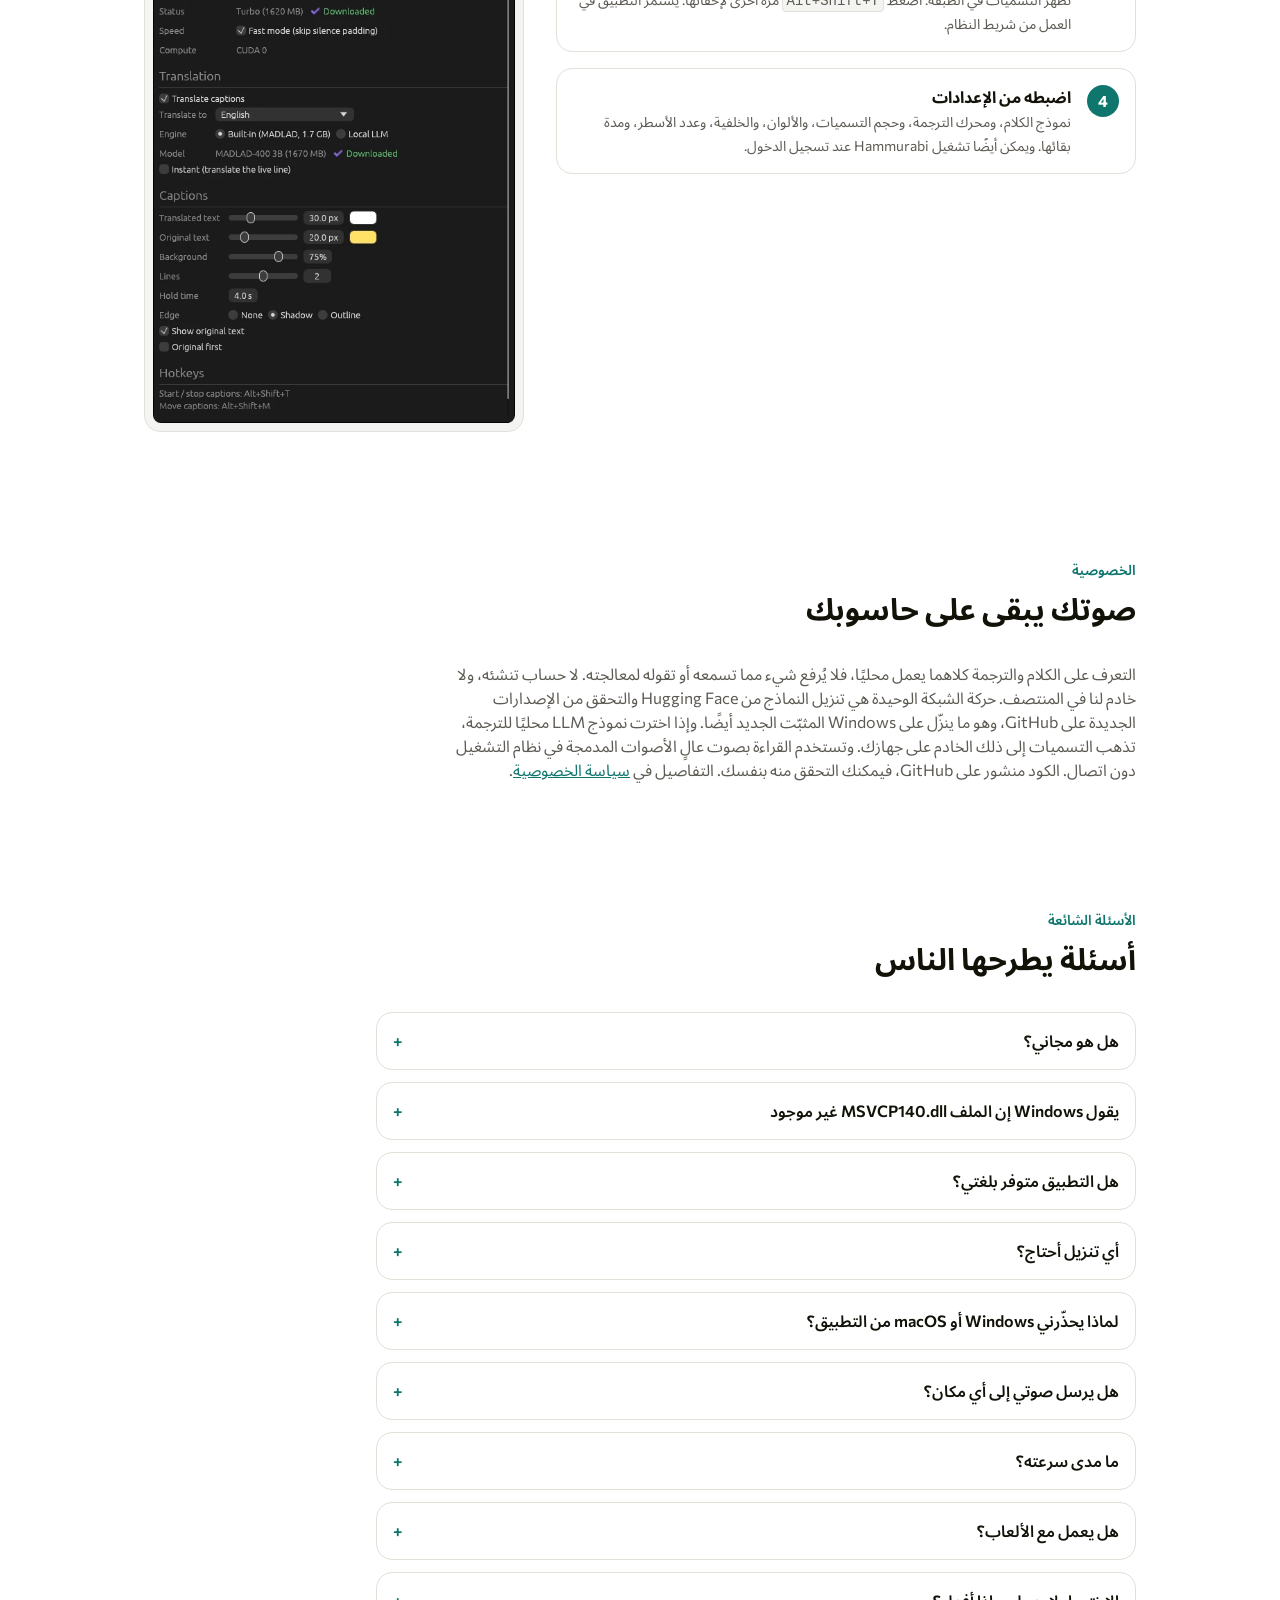
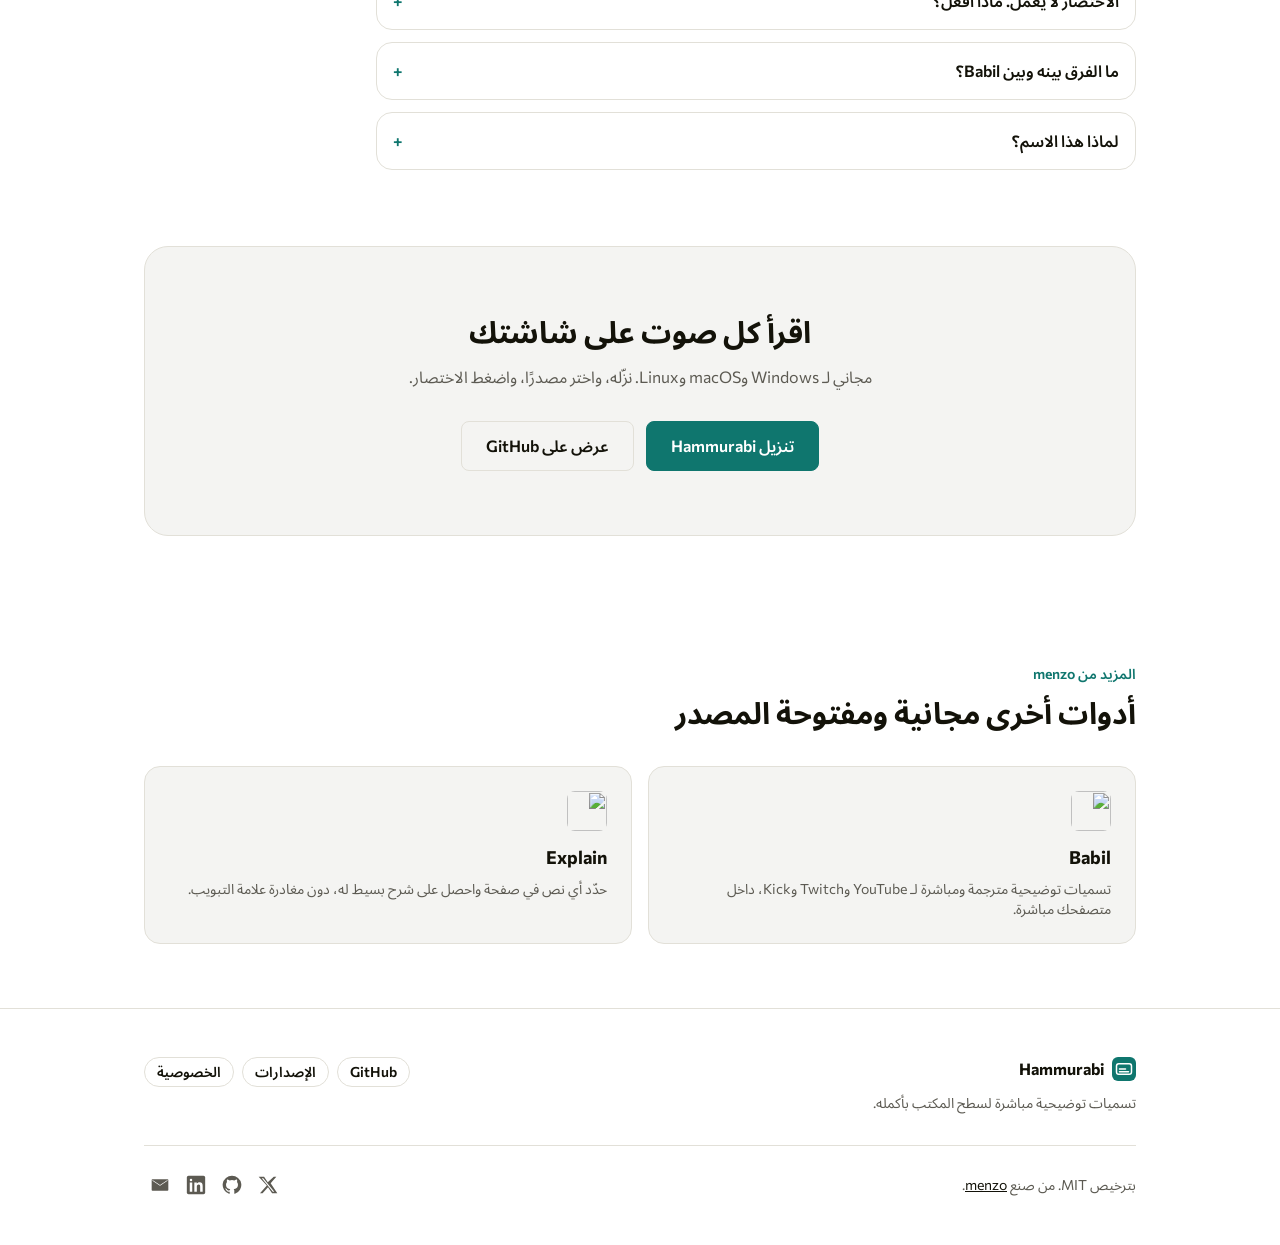
==== commit f2266584: "Hammurabi 0.7.12" ====
--- a/docs/ar/index.html
+++ b/docs/ar/index.html
@@ -44,7 +44,7 @@
 
 <main id="main">
 <header class="hero" id="top">
-<p class="status"><span class="dot"></span>صدر الإصدار 0.7.11</p>
+<p class="status"><span class="dot"></span>صدر الإصدار 0.7.12</p>
 <h1>تسميات توضيحية مباشرة لكل ما يُشغَّل على حاسوبك</h1>
 <p class="sub">يحوّل Hammurabi صوت النظام والميكروفون إلى تسميات توضيحية على الشاشة، ويترجمها إن أردت. يعمل على Windows وmacOS وLinux، وبالكامل على جهازك.</p>
 <div class="cta"><a class="btn lg" id="dl" href="https://github.com/canmenzo/hammurabi/releases/latest"><svg viewBox="0 0 24 24" aria-hidden="true"><path d="M12 4v11M7 10l5 5 5-5M5 20h14"/></svg><span id="dl-label">تنزيل</span></a><a class="btn ghost lg" href="https://github.com/canmenzo/hammurabi">عرض على GitHub</a></div>
@@ -79,7 +79,7 @@
 <div class="card rv"><svg viewBox="0 0 24 24" aria-hidden="true"><rect x="2" y="6" width="20" height="12" rx="2"/><path d="M6 10h.01M10 10h.01M14 10h.01M18 10h.01M8 14h8"/></svg><h3>شريط النظام والاختصارات</h3><p>يعيش في شريط النظام ولا يعترض طريقك. <kbd dir="ltr">Alt+Shift+T</kbd> يُظهر التسميات أو يخفيها، و<kbd dir="ltr">Alt+Shift+M</kbd> ينقلها.</p></div>
 <div class="card rv"><svg viewBox="0 0 24 24" aria-hidden="true"><rect x="6" y="6" width="12" height="12" rx="2"/><path d="M9 2v4M15 2v4M9 18v4M15 18v4M2 9h4M2 15h4M18 9h4M18 15h4"/></svg><h3>سريع على GPU، ومقبول على المعالج</h3><p>يعمل Whisper على أي معالج، وعلى معالجات Apple الرسومية عبر Metal، وعلى بطاقات سلسلة RTX 50 مع إصدار CUDA. ويمكنه على Windows 11 أيضًا استخدام التسميات التوضيحية المباشرة في Windows (Live Captions) محركًا له.</p></div>
 <div class="card rv"><svg viewBox="0 0 24 24" aria-hidden="true"><path d="M4 5h16v11H9l-5 4z"/><path d="M8 9h8M8 12h5"/></svg><h3>مترجم Natural</h3><p>للألعاب والأفلام: يفهم العامية والنبرة حيث يترجم المترجم السريع كلمة بكلمة. يعمل على Windows مع أي بطاقة رسوميات.</p></div>
-<div class="card rv"><svg viewBox="0 0 24 24" aria-hidden="true"><rect x="3" y="4" width="18" height="14" rx="2"/><path d="M7 14h10M9 11h6"/></svg><h3>الترجمة المكتوبة على الشاشة</h3><p>مع مصدر الترجمة المكتوبة على الشاشة (Subtitles on screen)، يمكن قراءة اللعبة التي تعرض ترجمتها المكتوبة بدل الاستماع إليها. تخرج الأسماء والعامية كما كُتبت، وكثيرًا ما يُترجم السطر قبل أن يُنطق. ومع خيار <strong>تغطية ترجمة اللعبة</strong> (Cover the game's subtitles) تتبع الترجمة ترجمة اللعبة، على الشاشة وفي البث: تظهر افتراضيًا تحتها مباشرة، وإذا جعلت المربع معتمًا ورفعته جلست فوقها تمامًا وأخفتها. ومن <strong>الإعدادات &gt; التسميات التوضيحية</strong> (Settings &gt; Captions) تختار حجم الترجمة ولونها وحافتها، ولون المربع وعتامته، وموضعه، وأقصى عرض له. على Windows.</p></div>
+<div class="card rv"><svg viewBox="0 0 24 24" aria-hidden="true"><rect x="3" y="4" width="18" height="14" rx="2"/><path d="M7 14h10M9 11h6"/></svg><h3>الترجمة المكتوبة على الشاشة</h3><p>مع مصدر الترجمة المكتوبة على الشاشة (Subtitles on screen)، يمكن قراءة اللعبة التي تعرض ترجمتها المكتوبة بدل الاستماع إليها. تخرج الأسماء والعامية كما كُتبت، وكثيرًا ما يُترجم السطر قبل أن يُنطق. ومع خيار <strong>تغطية ترجمة اللعبة</strong> (Cover the game's subtitles) تتبع الترجمة ترجمة اللعبة، على الشاشة وفي البث: تظهر افتراضيًا تحتها مباشرة، وإذا جعلت المربع معتمًا ورفعته جلست فوقها تمامًا وأخفتها. ومن <strong>الإعدادات &gt; التسميات التوضيحية</strong> (Settings &gt; Captions) تفعّل هذا الخيار وتختار حجم الترجمة ولونها وحافتها، ولون المربع وعتامته، وموضعه، وأقصى عرض له. على Windows.</p></div>
 <div class="card rv"><svg viewBox="0 0 24 24" aria-hidden="true"><circle cx="12" cy="12" r="2"/><path d="M8.5 8.5a5 5 0 000 7M15.5 8.5a5 5 0 010 7M5.6 5.6a9 9 0 000 12.8M18.4 5.6a9 9 0 010 12.8"/></svg><h3>تسميات توضيحية في البث</h3><p>فعّل <strong>التسميات التوضيحية كصفحة ويب</strong> (Captions as a web page) وأضف <code dir="ltr">http://127.0.0.1:7460</code> إلى OBS كمصدر متصفح. أخّر صورة اللعبة نصف ثانية، وسيرى المشاهدون كل تسمية لحظة نطق السطر. وعند تحديث Hammurabi تعيد الصفحة تحميل نفسها، فيحصل البث على النسخة الجديدة دون تحديث يدوي.</p></div>
 <div class="card wide rv"><svg viewBox="0 0 24 24" aria-hidden="true"><path d="M4 9v6h4l5 4V5L8 9H4z"/><path d="M16.5 8.5a5 5 0 010 7M19 6a8.5 8.5 0 010 12"/></svg><h3>القراءة بصوت عالٍ</h3><p>تفضّل الاستماع على القراءة؟ يستطيع Hammurabi أن ينطق كل تسمية مكتملة، أو ترجمتها إن كنت تستخدم الترجمة، بالأصوات الموجودة أصلًا على حاسوبك. يتوقف عن الاستماع أثناء كلامه، فلا يدخل صوته أبدًا في التسميات. وحين تصل السطور أسرع مما يستطيع نطقه، يقرأ أسرع ويتخطى أي سطر مضى عليه أكثر من عشر ثوانٍ، ليبقى متزامنًا مع الصورة. اختر شخصية صوتية تناسب الأجواء: Iris أو Ruby أو Owen أو Miles أو Grace أو Skye، من الهادئ البطيء إلى السريع المفعم بالحيوية. واستمع إلى عينة من أي منها قبل أن تختار. كل شيء يبقى على حاسوبك.</p></div>
 </div>
@@ -112,7 +112,7 @@
 <h2 class="rv">أسئلة يطرحها الناس</h2>
 <details class="rv"><summary>هل هو مجاني؟</summary><p>نعم. Hammurabi مفتوح المصدر بترخيص MIT. لا توجد نسخة مدفوعة ولا فترة تجريبية ولا مفتاح API عليك شراؤه.</p></details>
 <details class="rv"><summary>يقول Windows إن الملف MSVCP140.dll غير موجود</summary><p>الإصدارات السابقة للإصدار 0.7.6 كانت تحتاج إلى Visual C++ Redistributable، وهو غير موجود على بعض الأجهزة. نزّل المثبّت من جديد وشغّله: سيثبَّت فوق القديم ويجلب معه ذلك الملف.</p></details>
-<details class="rv"><summary>هل التطبيق متوفر بلغتي؟</summary><p>ليس بالعربية بعد. واجهة Hammurabi متوفرة بالإنجليزية والتركية والإسبانية والبرتغالية والصينية، ويفتح بلغة نظامك إن كانت إحداها، وإلا فبالإنجليزية. يمكنك تغييرها من <strong>الإعدادات &gt; عام</strong> (Settings &gt; General). أما التسميات التوضيحية والترجمة فتعمل بالعربية وبلغات أكثر بكثير.</p></details>
+<details class="rv"><summary>هل التطبيق متوفر بلغتي؟</summary><p>ليس بالعربية بعد. واجهة Hammurabi متوفرة بالإنجليزية والتركية والإسبانية والبرتغالية والصينية، ويفتح بلغة نظامك إن كانت إحداها، وإلا فبالإنجليزية. يمكنك تغييرها من <strong>الإعدادات &gt; عام</strong> (Settings &gt; General). ومن هناك أيضًا يجعل خيار <strong>السمة</strong> (Theme) نوافذ التطبيق داكنة أو فاتحة، أو يتركها تتبع النظام. أما التسميات التوضيحية والترجمة فتعمل بالعربية وبلغات أكثر بكثير.</p></details>
 <details class="rv"><summary>أي تنزيل أحتاج؟</summary><p>على Windows، اختر إصدار CUDA فقط إذا كانت لديك بطاقة NVIDIA من سلسلة RTX 50، أما الباقون فيختارون إصدار Windows العادي. اختر إصدار GPU إذا أردت صوت المتحدث. مستخدمو Mac يختارون إصدار macOS (لأجهزة Apple silicon فقط)، ومستخدمو Linux ملف tar.gz.</p></details>
 <details class="rv"><summary>لماذا يحذّرني Windows أو macOS من التطبيق؟</summary><p>الإصدارات غير موقّعة بشهادة مدفوعة بعد. على Windows، انقر مزيد من المعلومات (More info)، ثم تشغيل على أي حال (Run anyway). وعلى macOS، استخدم فتح على أي حال (Open Anyway) في إعدادات النظام &gt; الخصوصية والأمن، أو أزل علامة الحجر بالأمر <code dir="ltr">xattr -dr com.apple.quarantine /Applications/Hammurabi.app</code>.</p></details>
 <details class="rv"><summary>هل يرسل صوتي إلى أي مكان؟</summary><p>لا. يعمل Whisper على حاسوبك، وكذلك الترجمة. لا يُرفع أي شيء.</p></details>
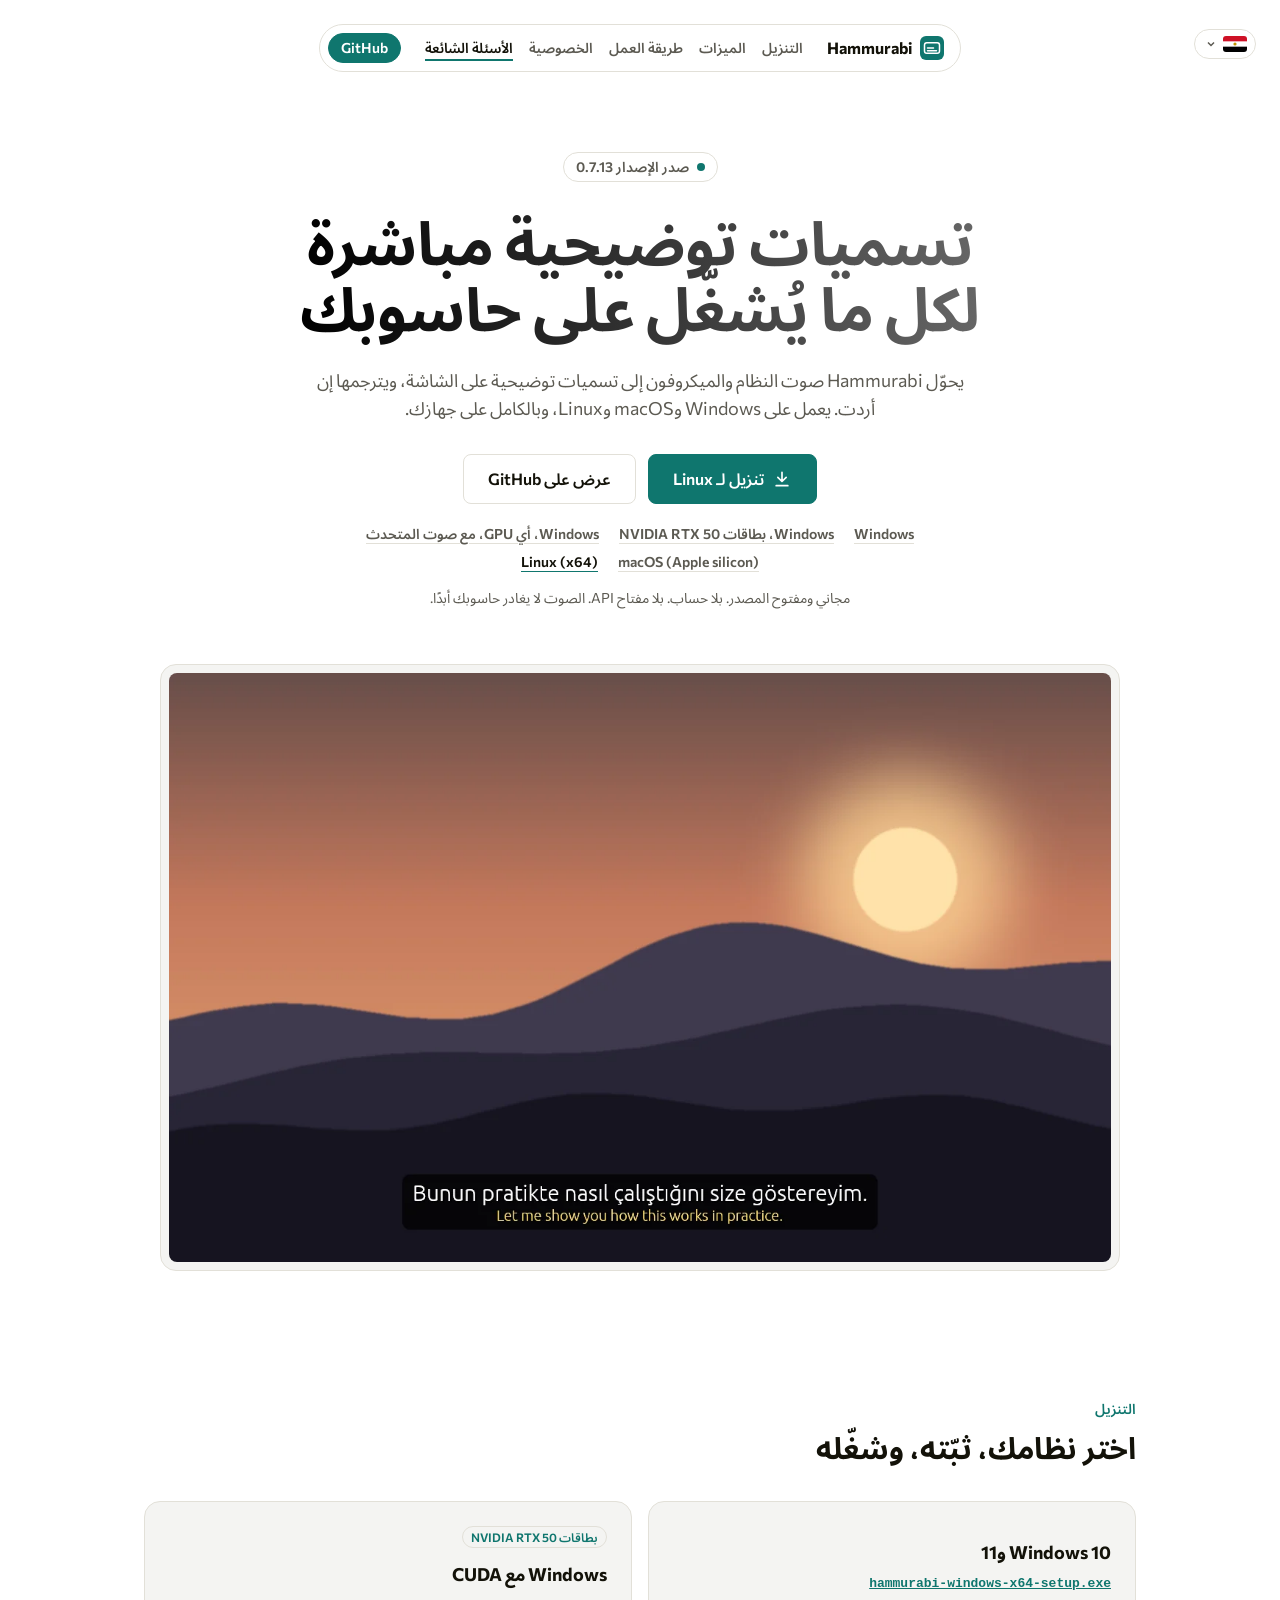
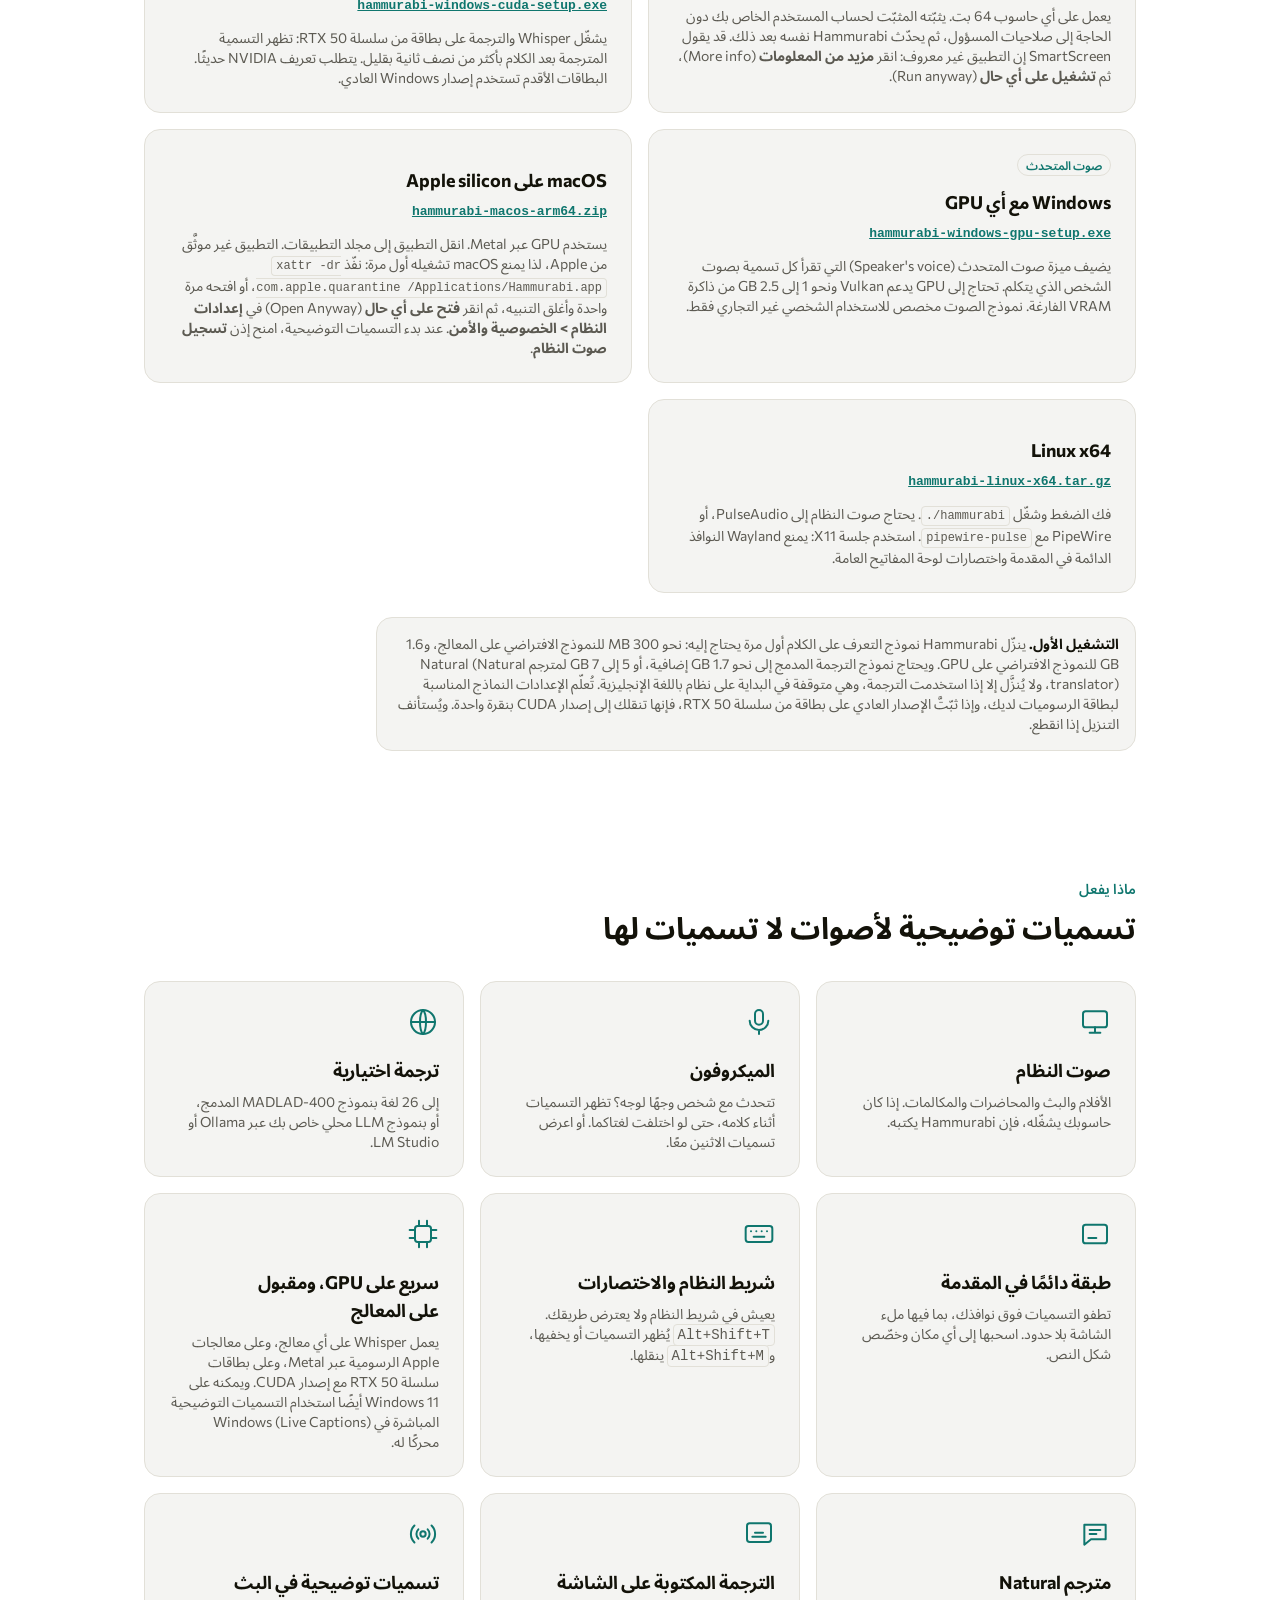
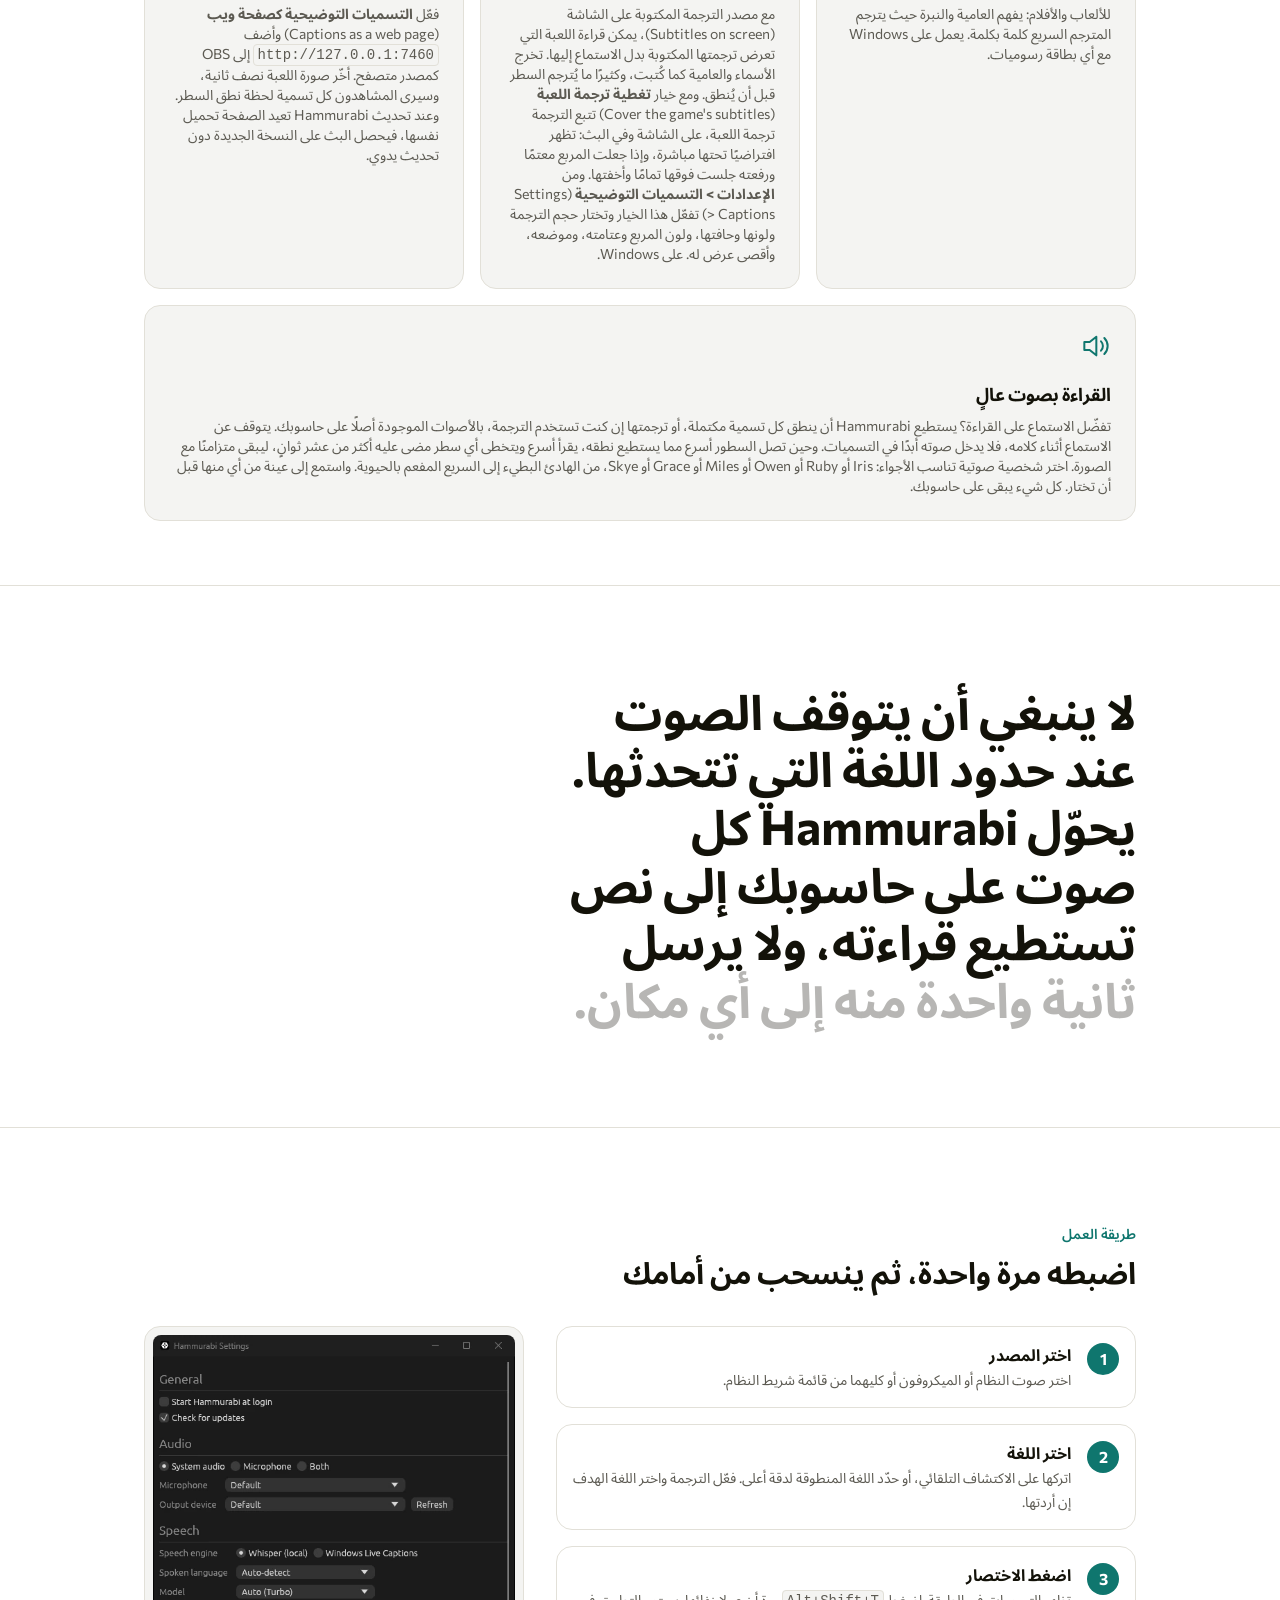
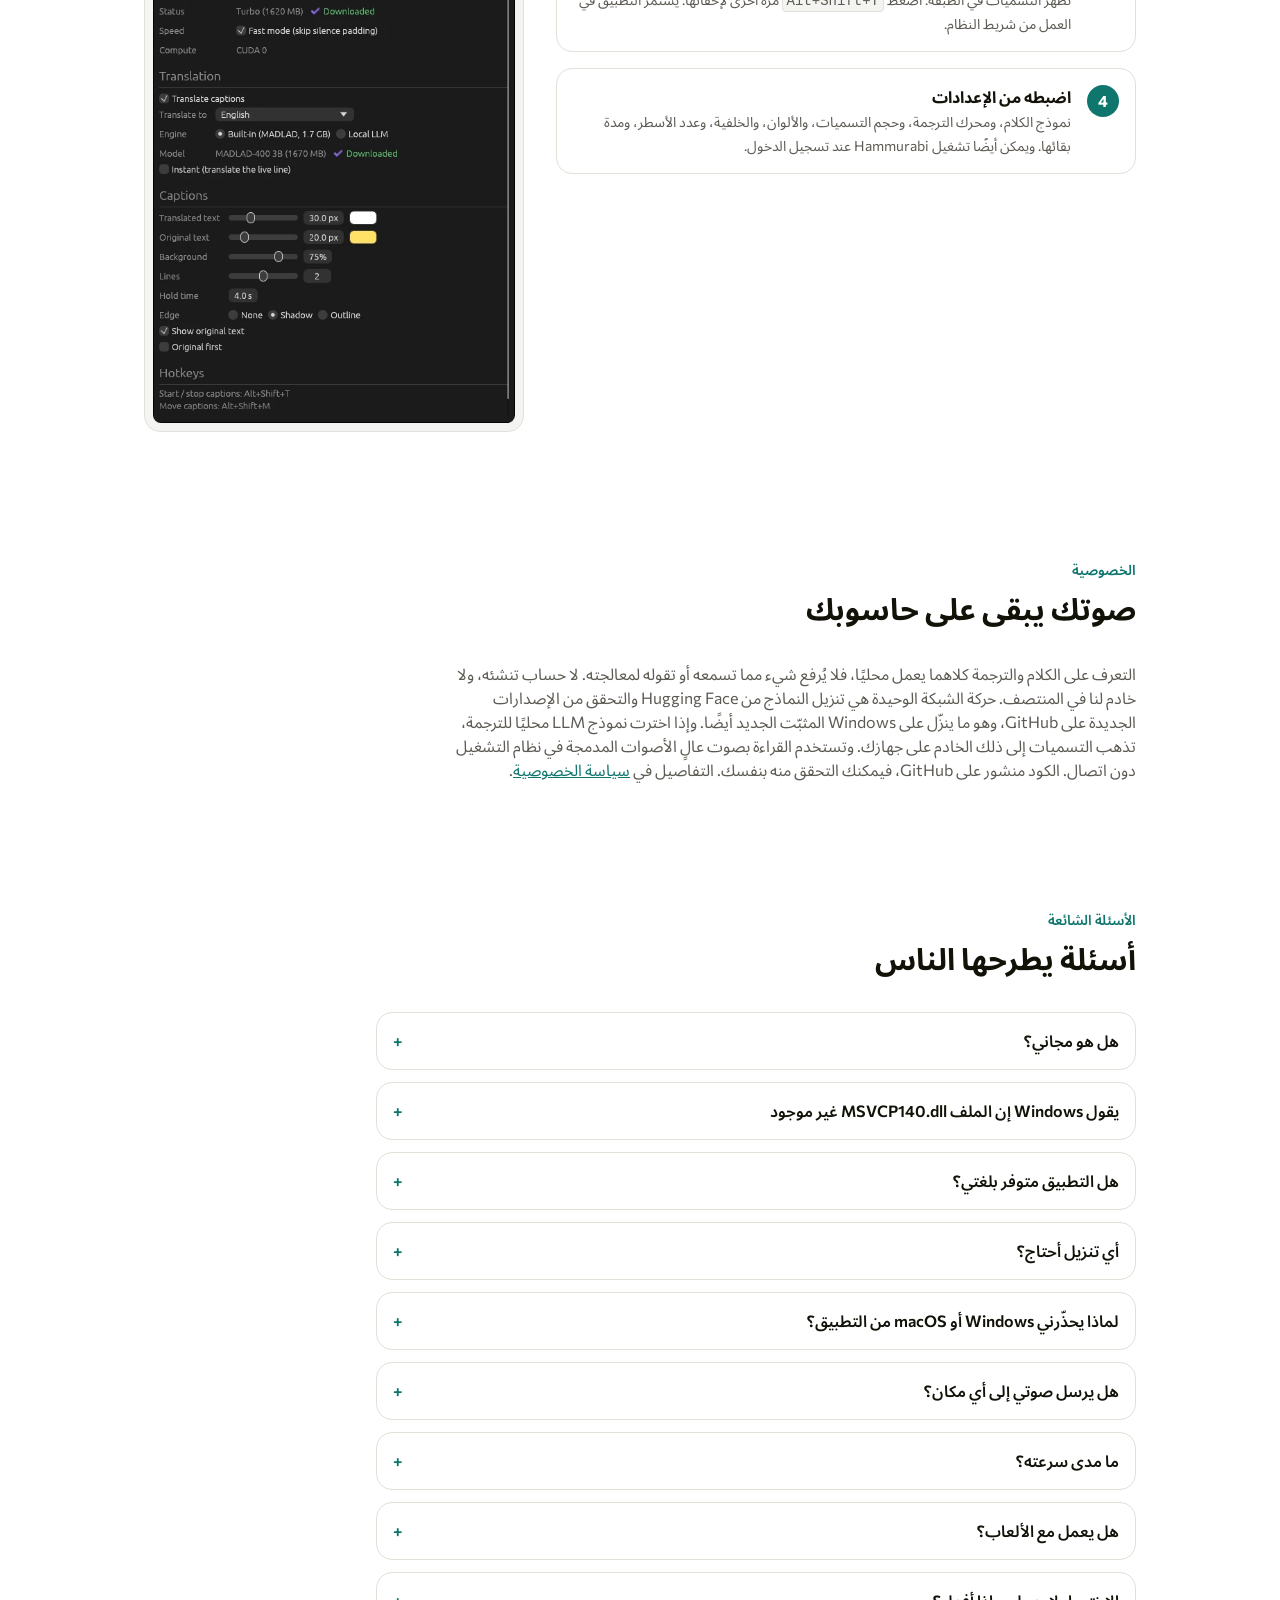
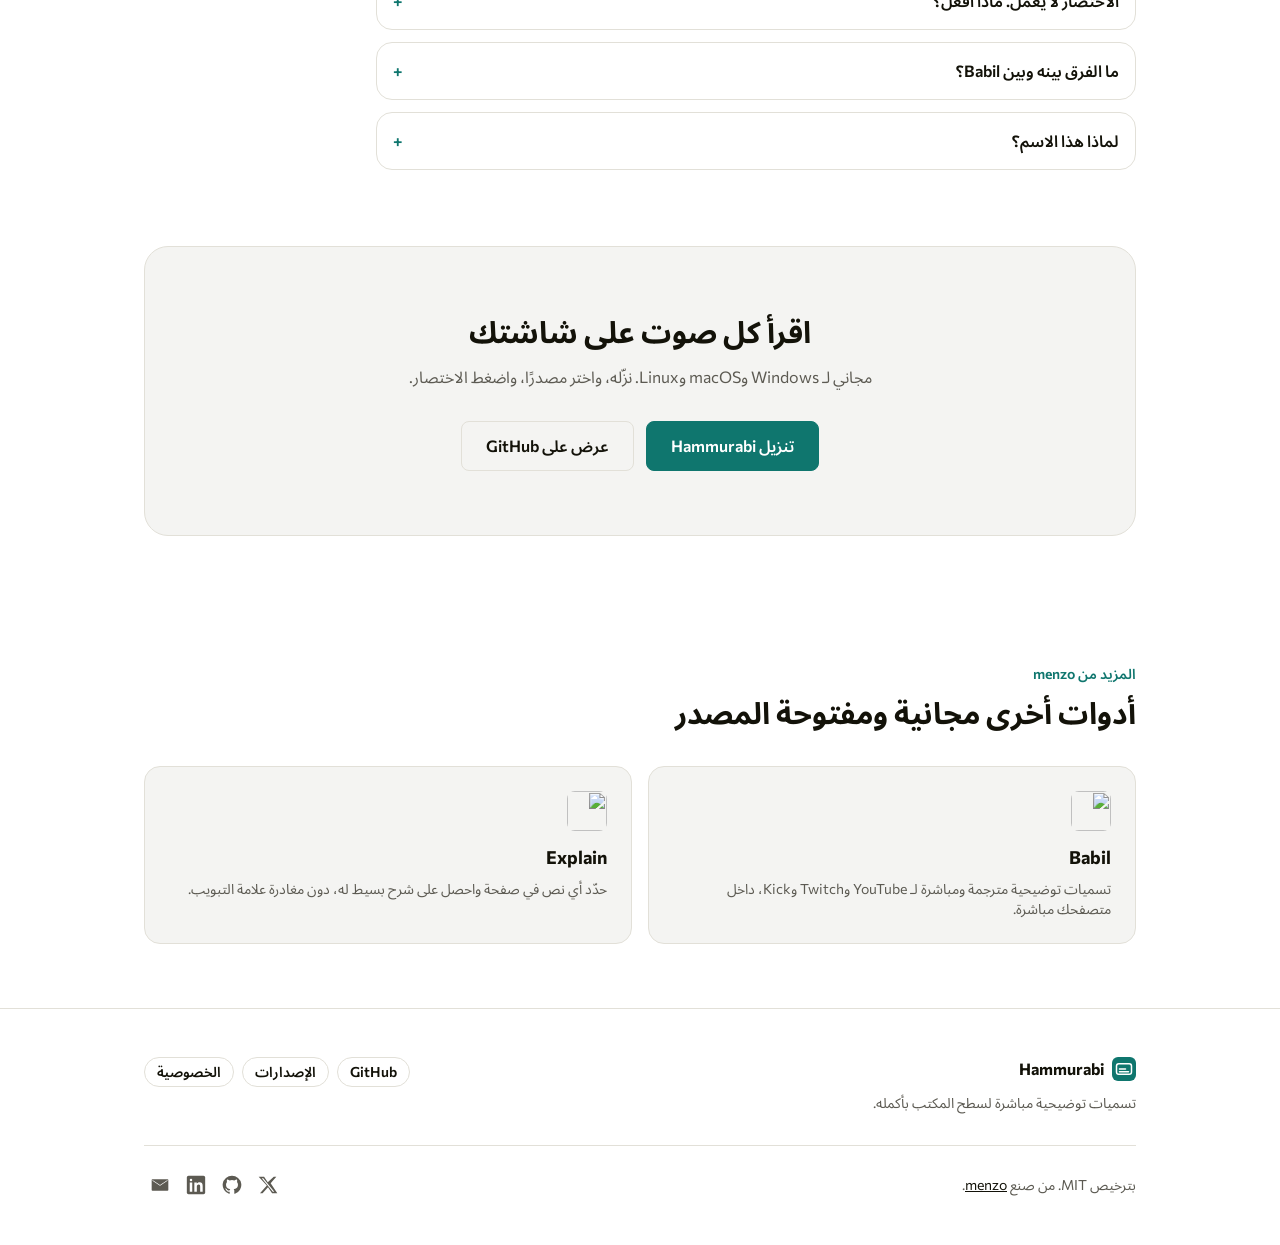
==== commit 2d166fb4: "Hammurabi 0.7.13" ====
--- a/docs/ar/index.html
+++ b/docs/ar/index.html
@@ -44,7 +44,7 @@
 
 <main id="main">
 <header class="hero" id="top">
-<p class="status"><span class="dot"></span>صدر الإصدار 0.7.12</p>
+<p class="status"><span class="dot"></span>صدر الإصدار 0.7.13</p>
 <h1>تسميات توضيحية مباشرة لكل ما يُشغَّل على حاسوبك</h1>
 <p class="sub">يحوّل Hammurabi صوت النظام والميكروفون إلى تسميات توضيحية على الشاشة، ويترجمها إن أردت. يعمل على Windows وmacOS وLinux، وبالكامل على جهازك.</p>
 <div class="cta"><a class="btn lg" id="dl" href="https://github.com/canmenzo/hammurabi/releases/latest"><svg viewBox="0 0 24 24" aria-hidden="true"><path d="M12 4v11M7 10l5 5 5-5M5 20h14"/></svg><span id="dl-label">تنزيل</span></a><a class="btn ghost lg" href="https://github.com/canmenzo/hammurabi">عرض على GitHub</a></div>
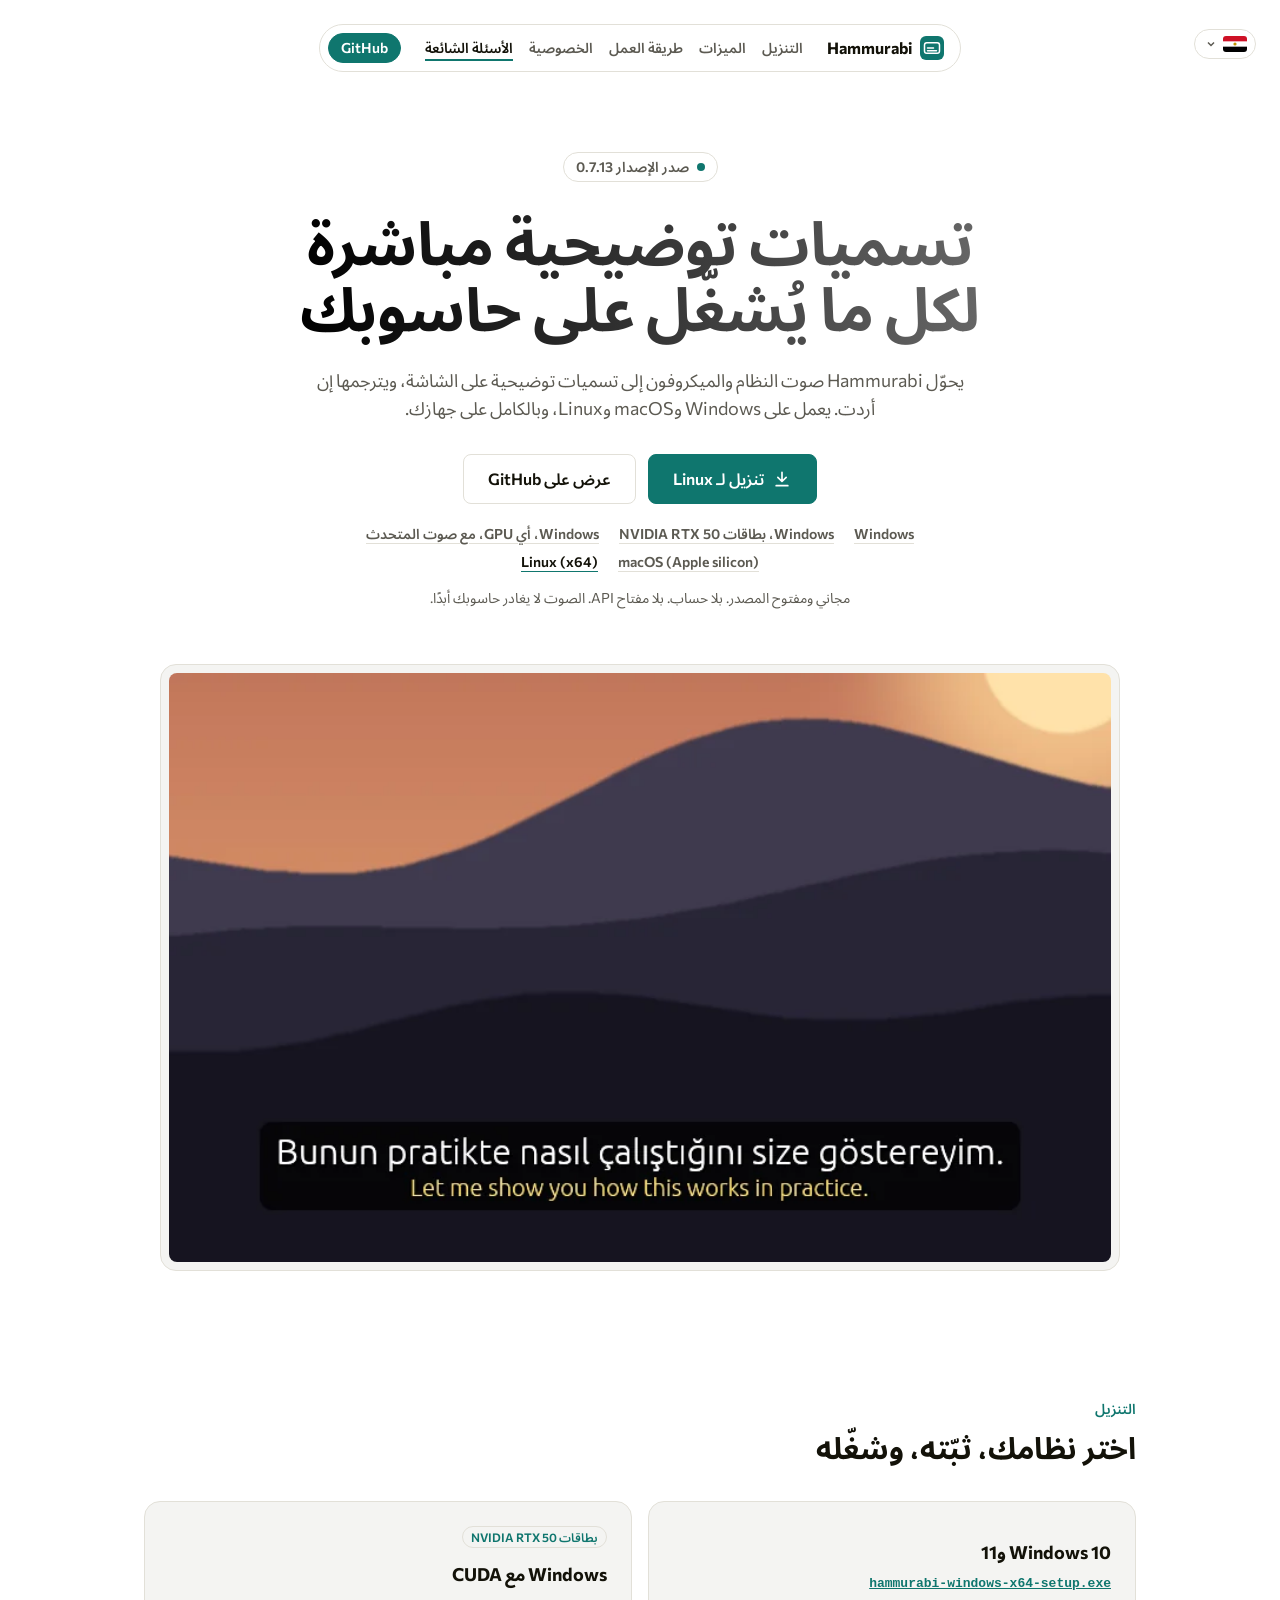
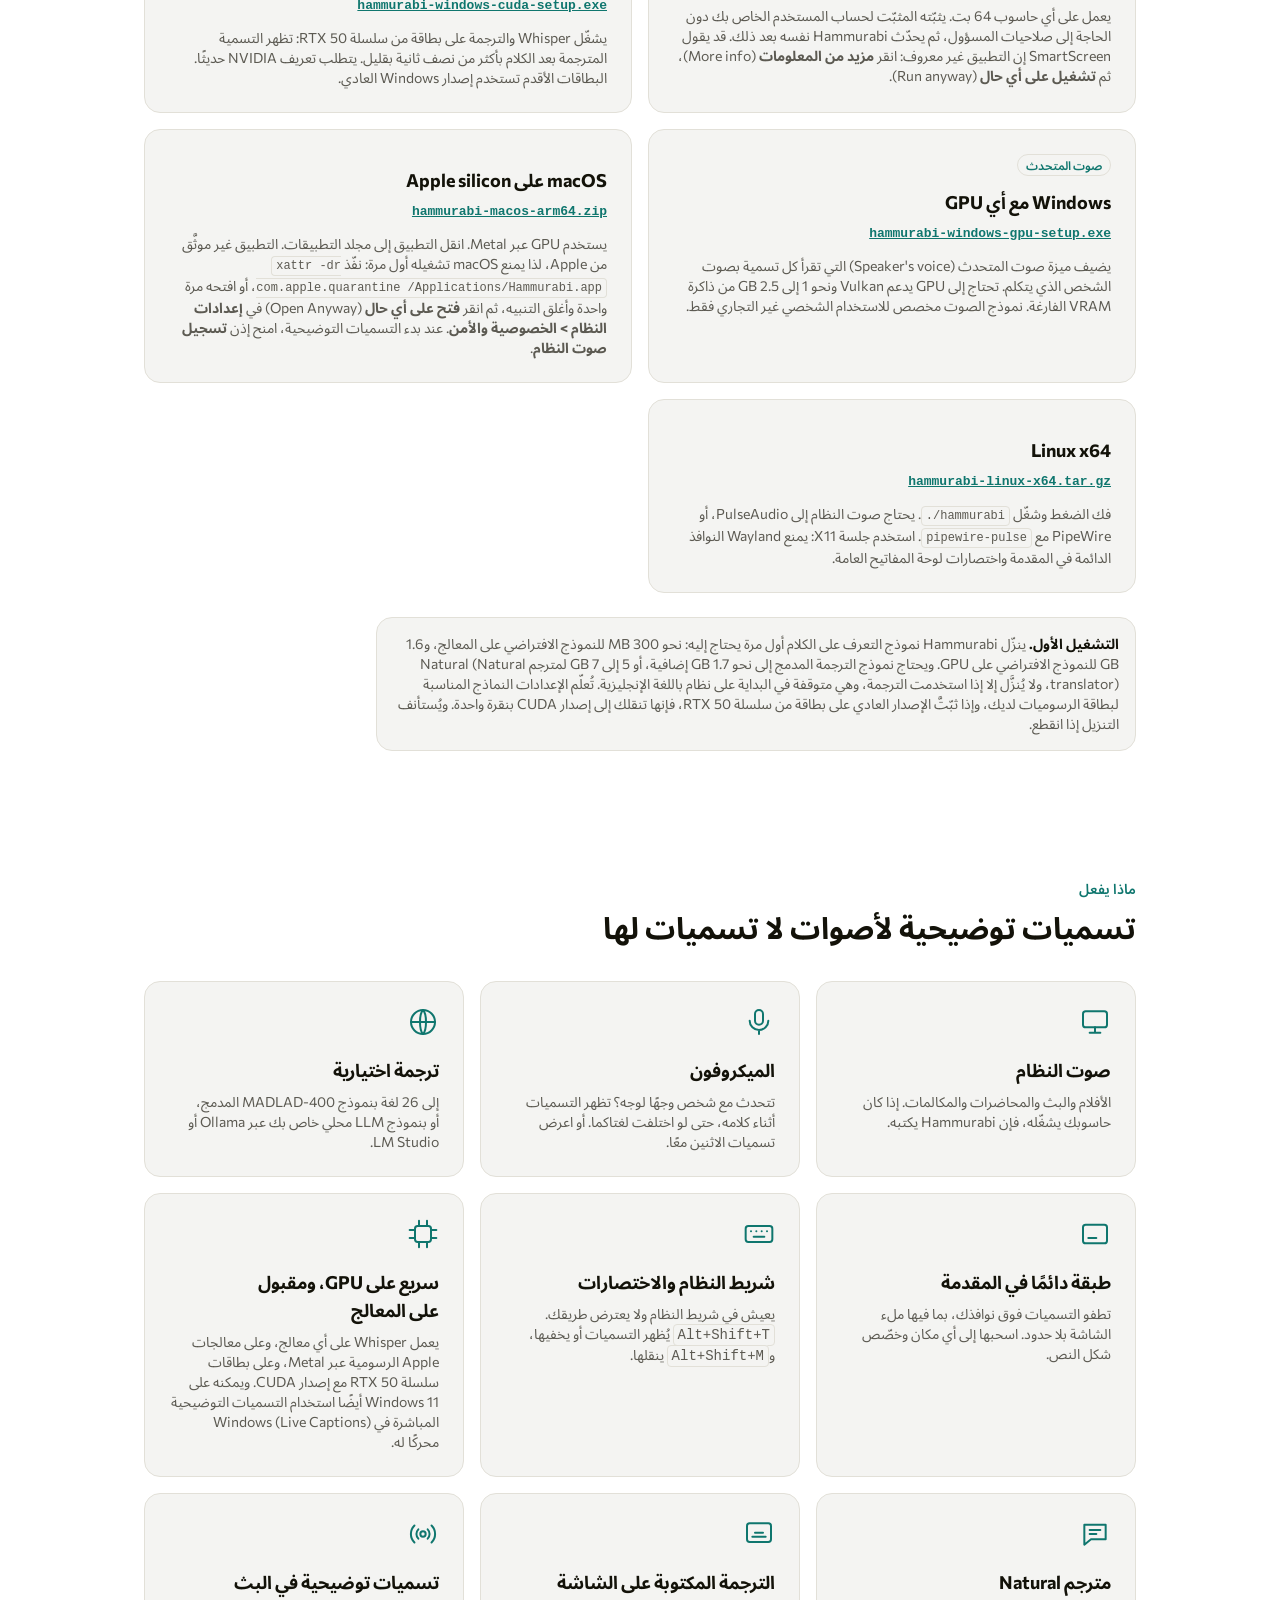
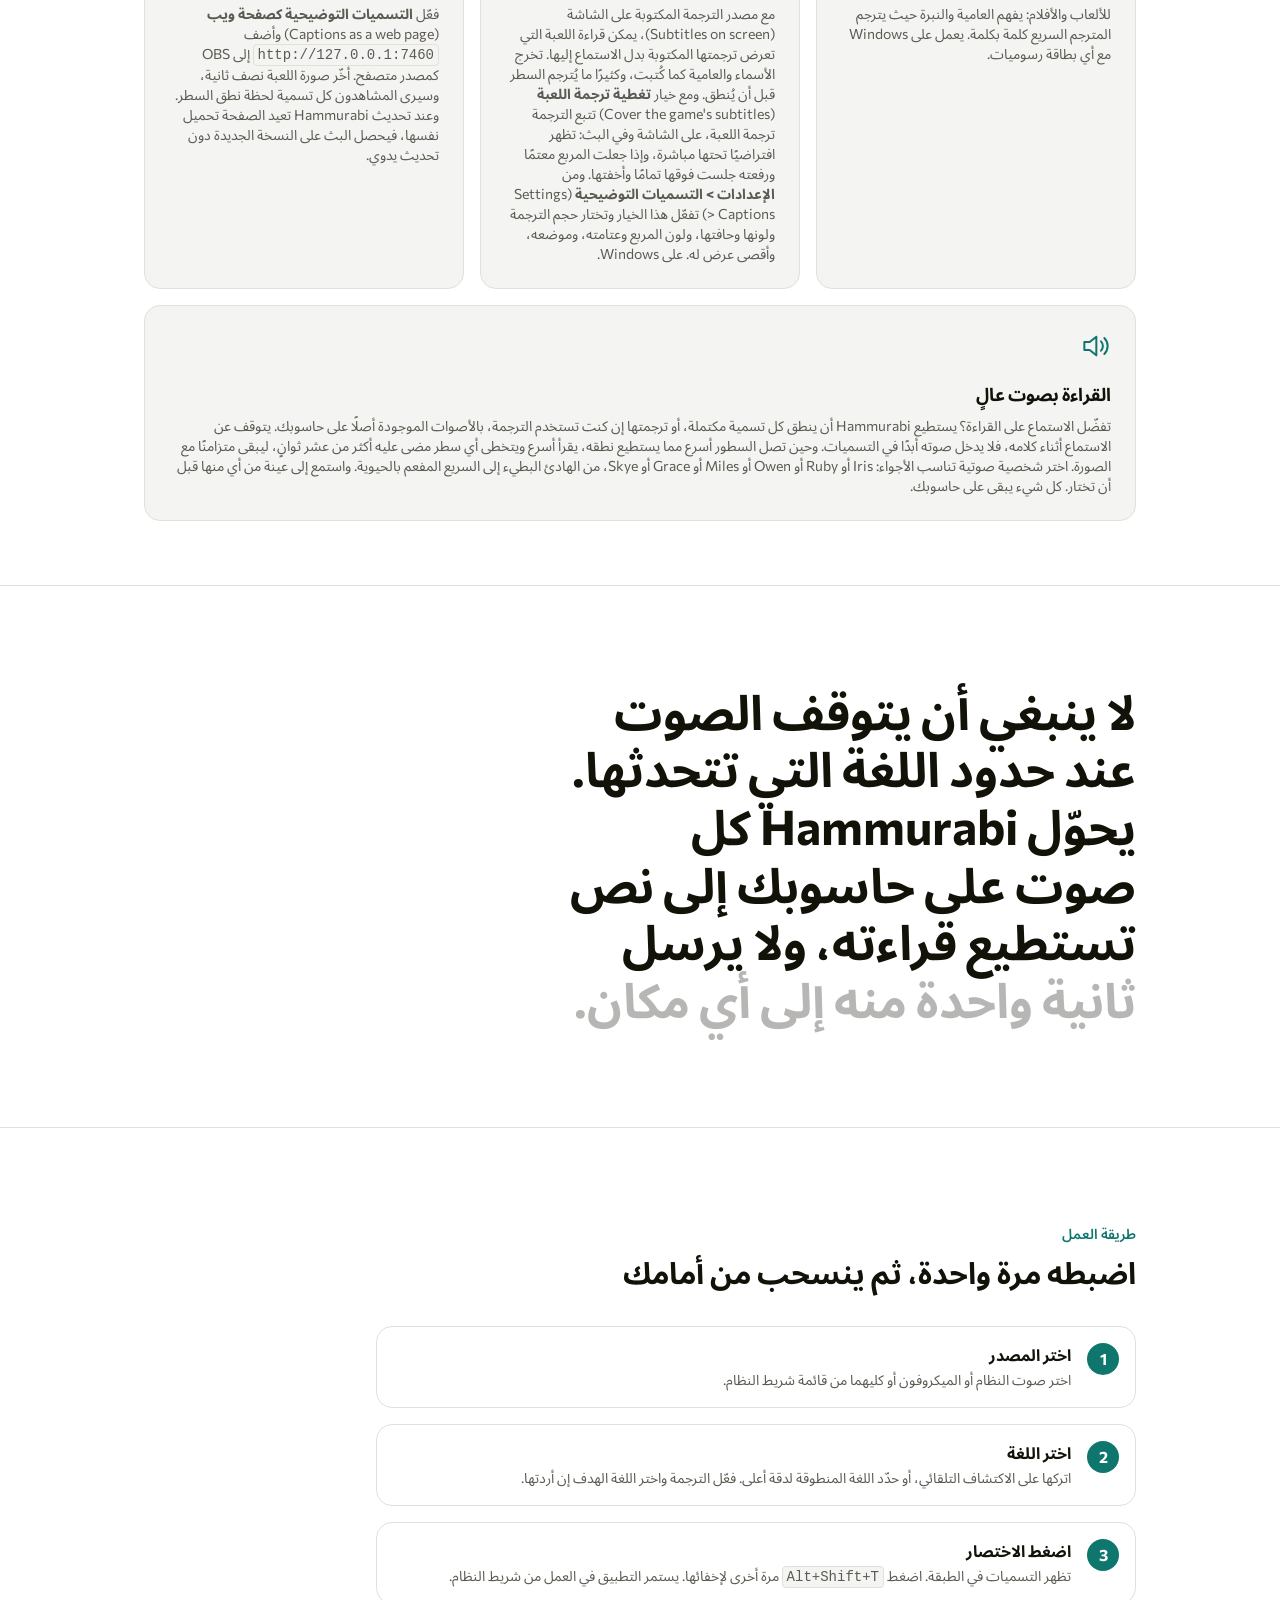
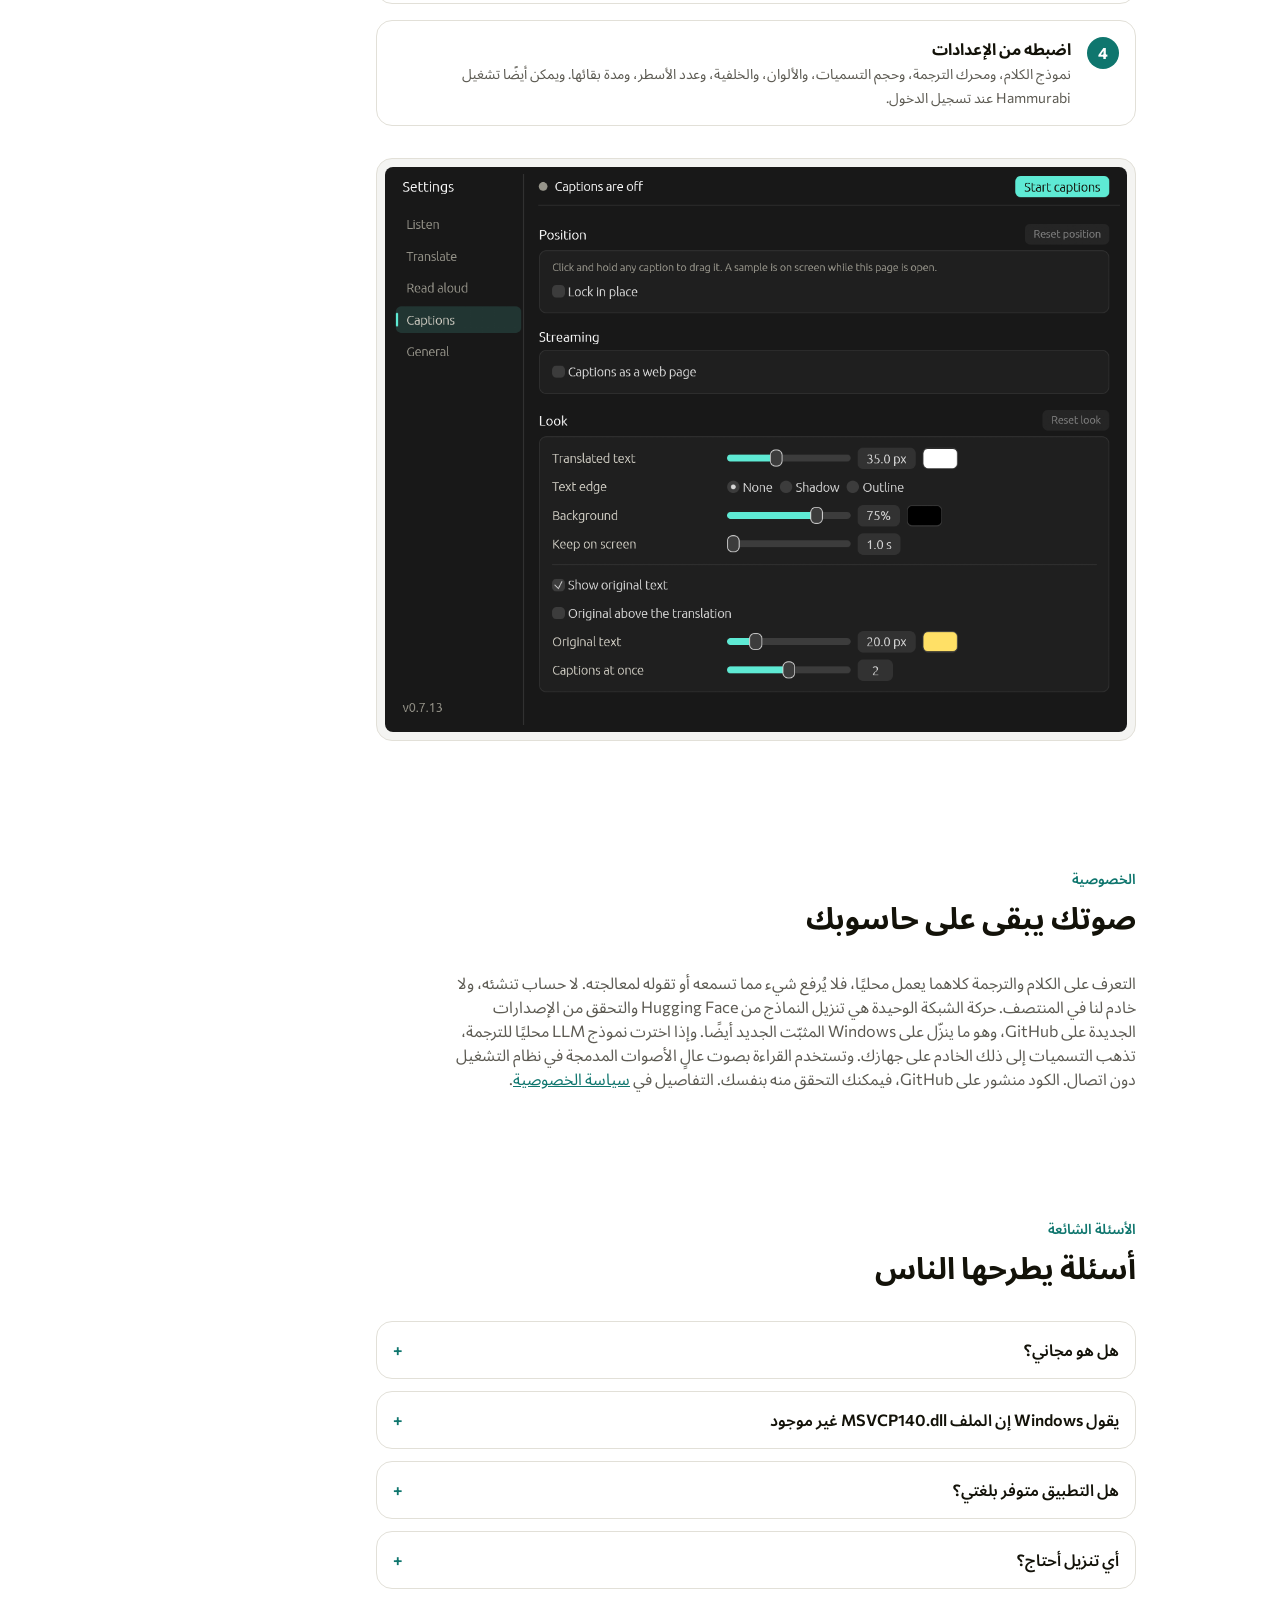
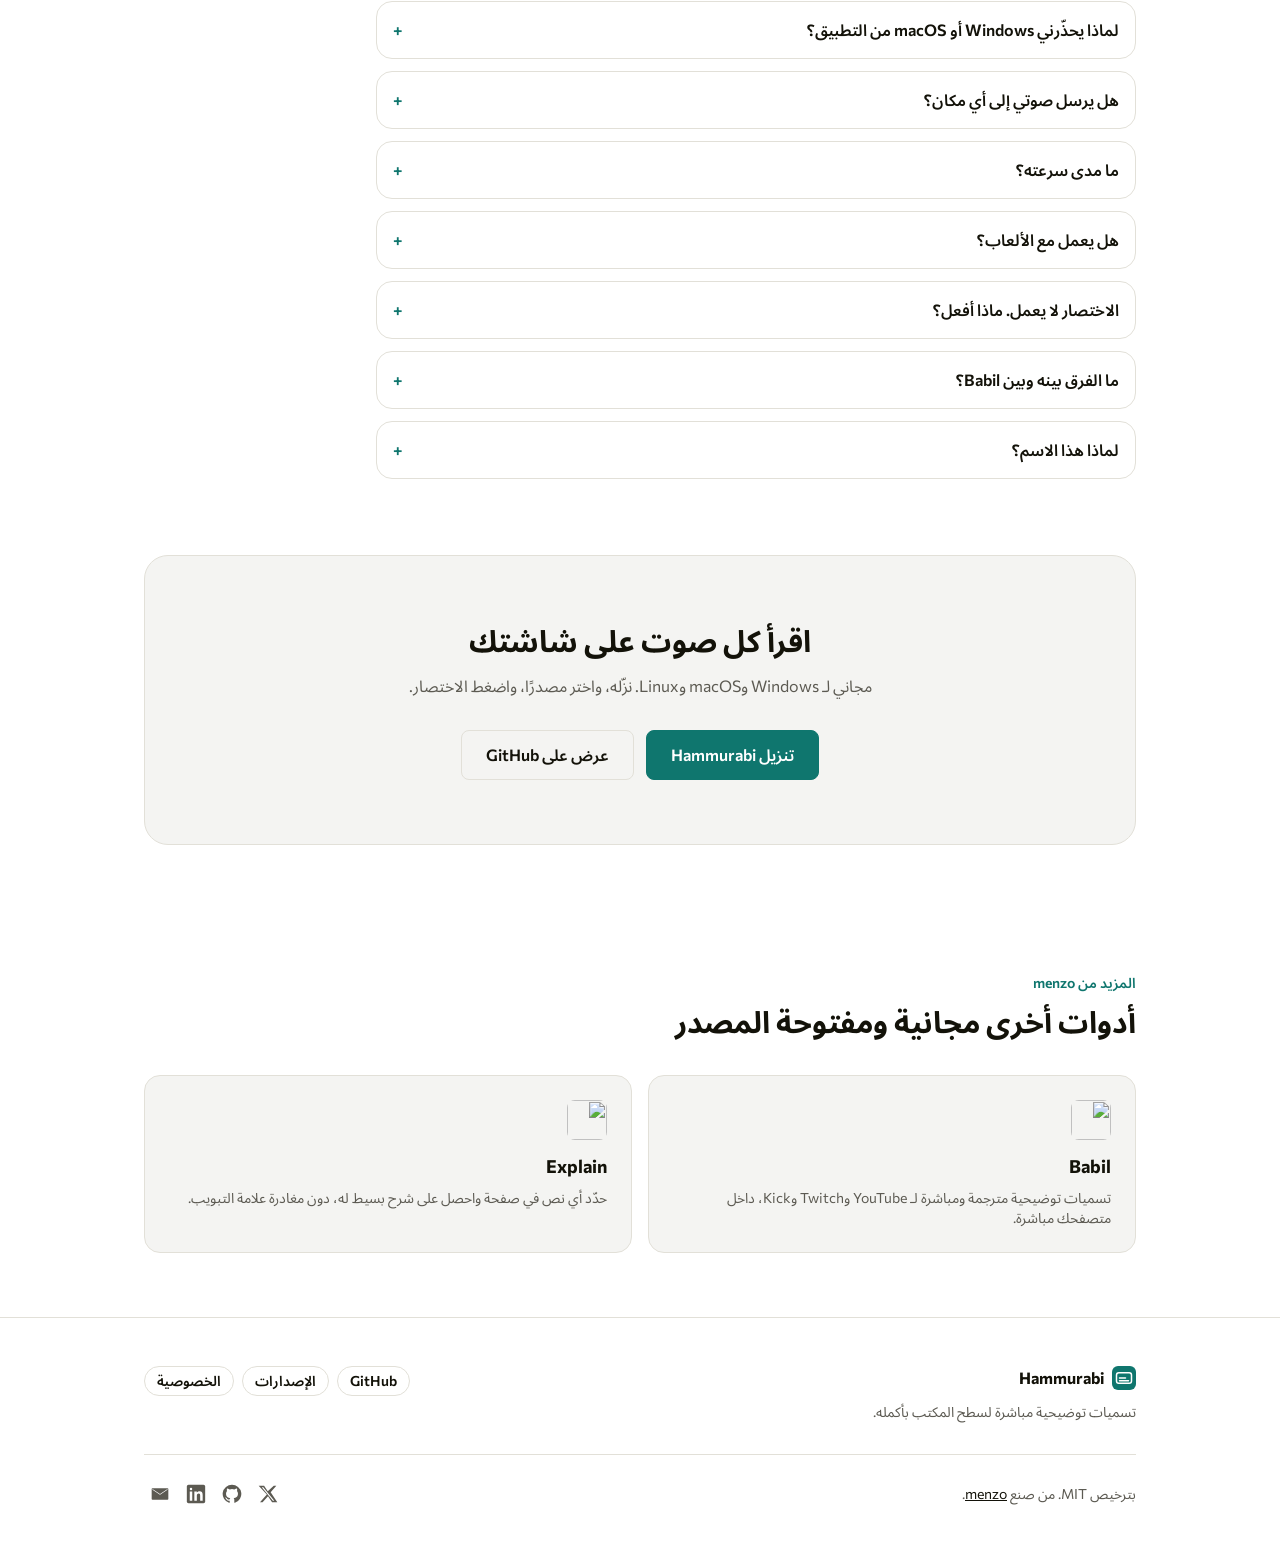
==== commit 5ba3ec35: "The model's name gives way in a narrow Settings window, and the site shows the new Settings" ====
--- a/docs/ar/index.html
+++ b/docs/ar/index.html
@@ -97,7 +97,7 @@
 <li><strong>اضغط الاختصار</strong><span>تظهر التسميات في الطبقة. اضغط <kbd dir="ltr">Alt+Shift+T</kbd> مرة أخرى لإخفائها. يستمر التطبيق في العمل من شريط النظام.</span></li>
 <li><strong>اضبطه من الإعدادات</strong><span>نموذج الكلام، ومحرك الترجمة، وحجم التسميات، والألوان، والخلفية، وعدد الأسطر، ومدة بقائها. ويمكن أيضًا تشغيل Hammurabi عند تسجيل الدخول.</span></li>
 </ol>
-<figure class="shot settings-shot rv"><img src="../img/settings.webp" width="522" height="992" loading="lazy" alt="نافذة إعدادات Hammurabi بأقسامها: عام، والصوت، والكلام، والترجمة، والتسميات التوضيحية، والاختصارات"></figure>
+<figure class="shot settings-shot rv"><img src="../img/settings.webp" width="1176" height="896" loading="lazy" alt="صفحة التسميات التوضيحية في نافذة إعدادات Hammurabi بأقسامها: الموضع، والبث، والمظهر"></figure>
 </div>
 </section>
 
--- a/docs/style.css
+++ b/docs/style.css
@@ -100,9 +100,8 @@
 .os .file{font-family:ui-monospace,"Geist Mono",Consolas,monospace;font-size:13px;overflow-wrap:anywhere}
 .os .file a{font-weight:600}
 .os code{font-size:12px}
-.split{display:grid;grid-template-columns:minmax(0,1fr) 380px;gap:32px;align-items:start}
-.settings-shot{margin:0;max-width:380px}
-@media(max-width:860px){.split{grid-template-columns:1fr}.settings-shot{margin:0 auto}}
+.split{display:grid;gap:32px}
+.settings-shot{margin:0;max-width:760px}
 @media(max-width:640px){.hero-shot{margin-top:40px;padding:4px;border-radius:12px}.files{flex-direction:column;align-items:center;gap:8px}}
 @media(prefers-reduced-motion:reduce){.dot{animation:none}}
 .grid.os{grid-template-columns:repeat(auto-fit,minmax(min(100%,420px),1fr))}
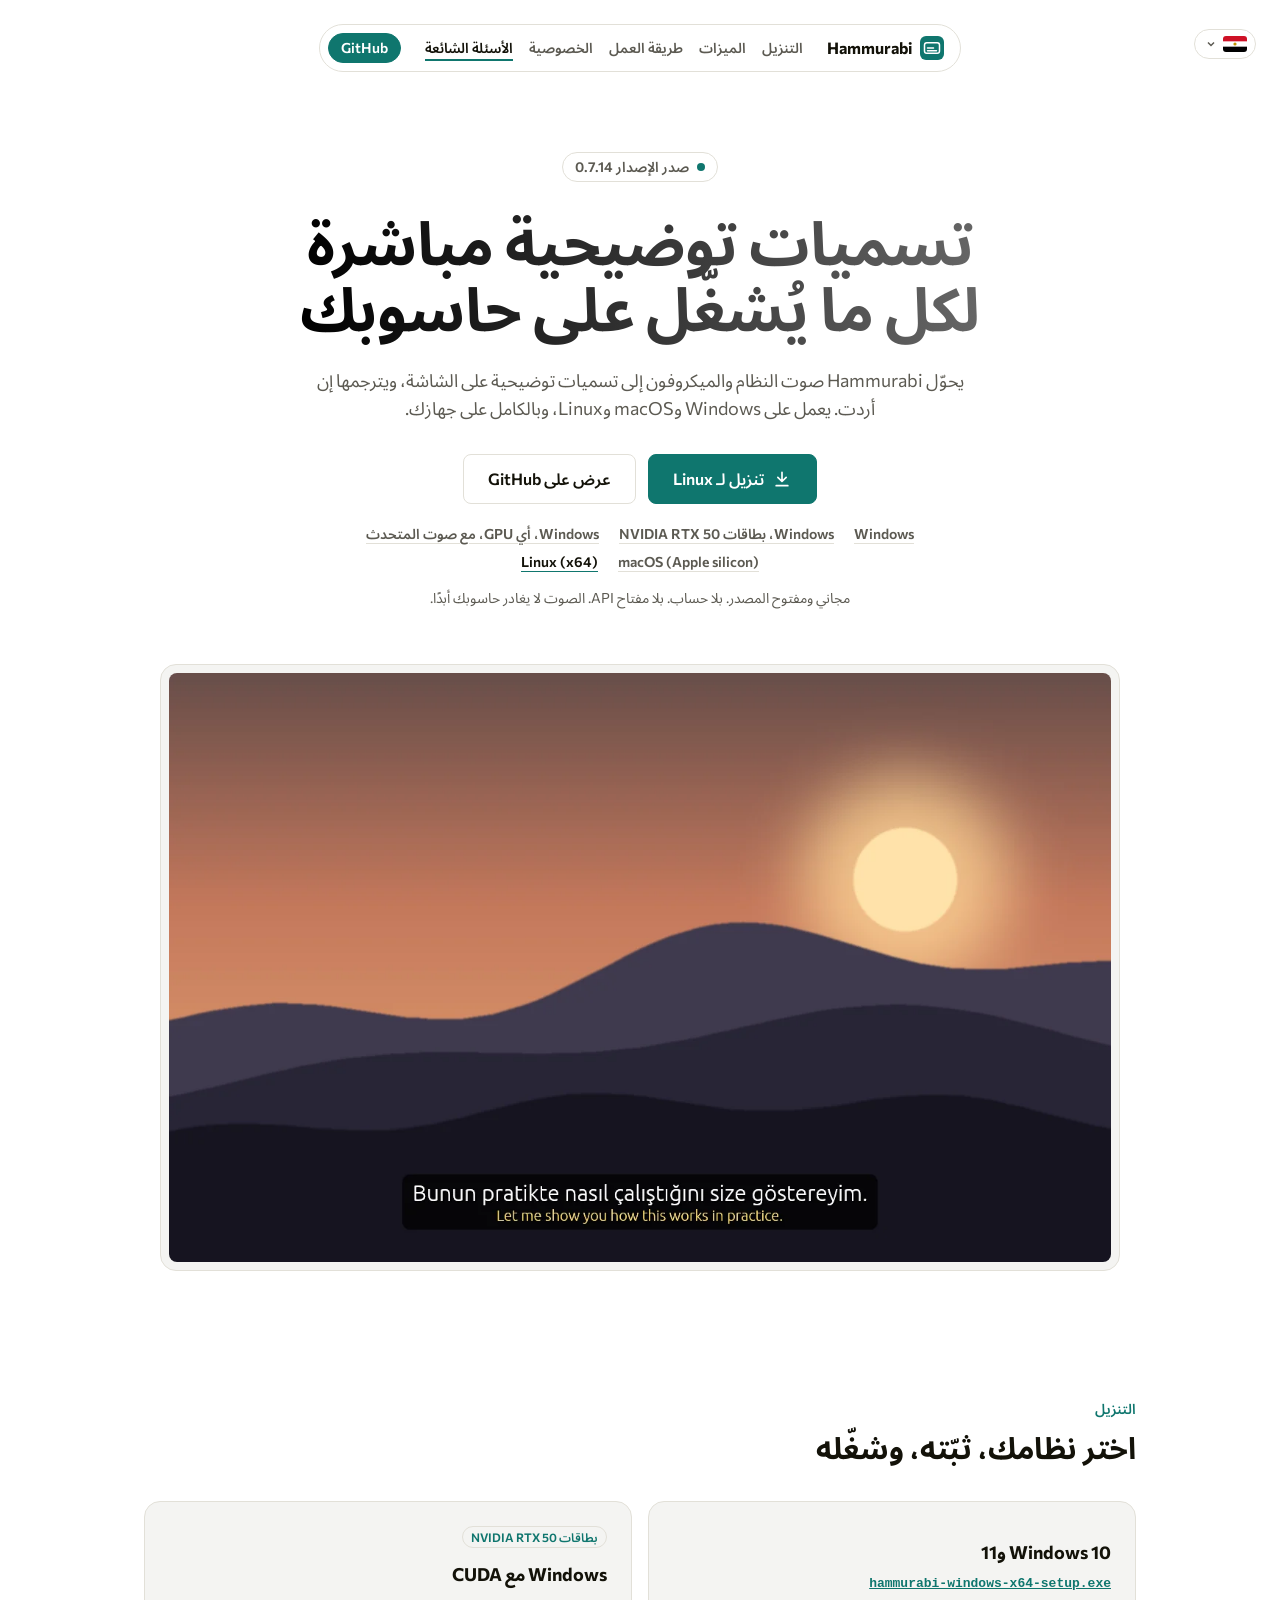
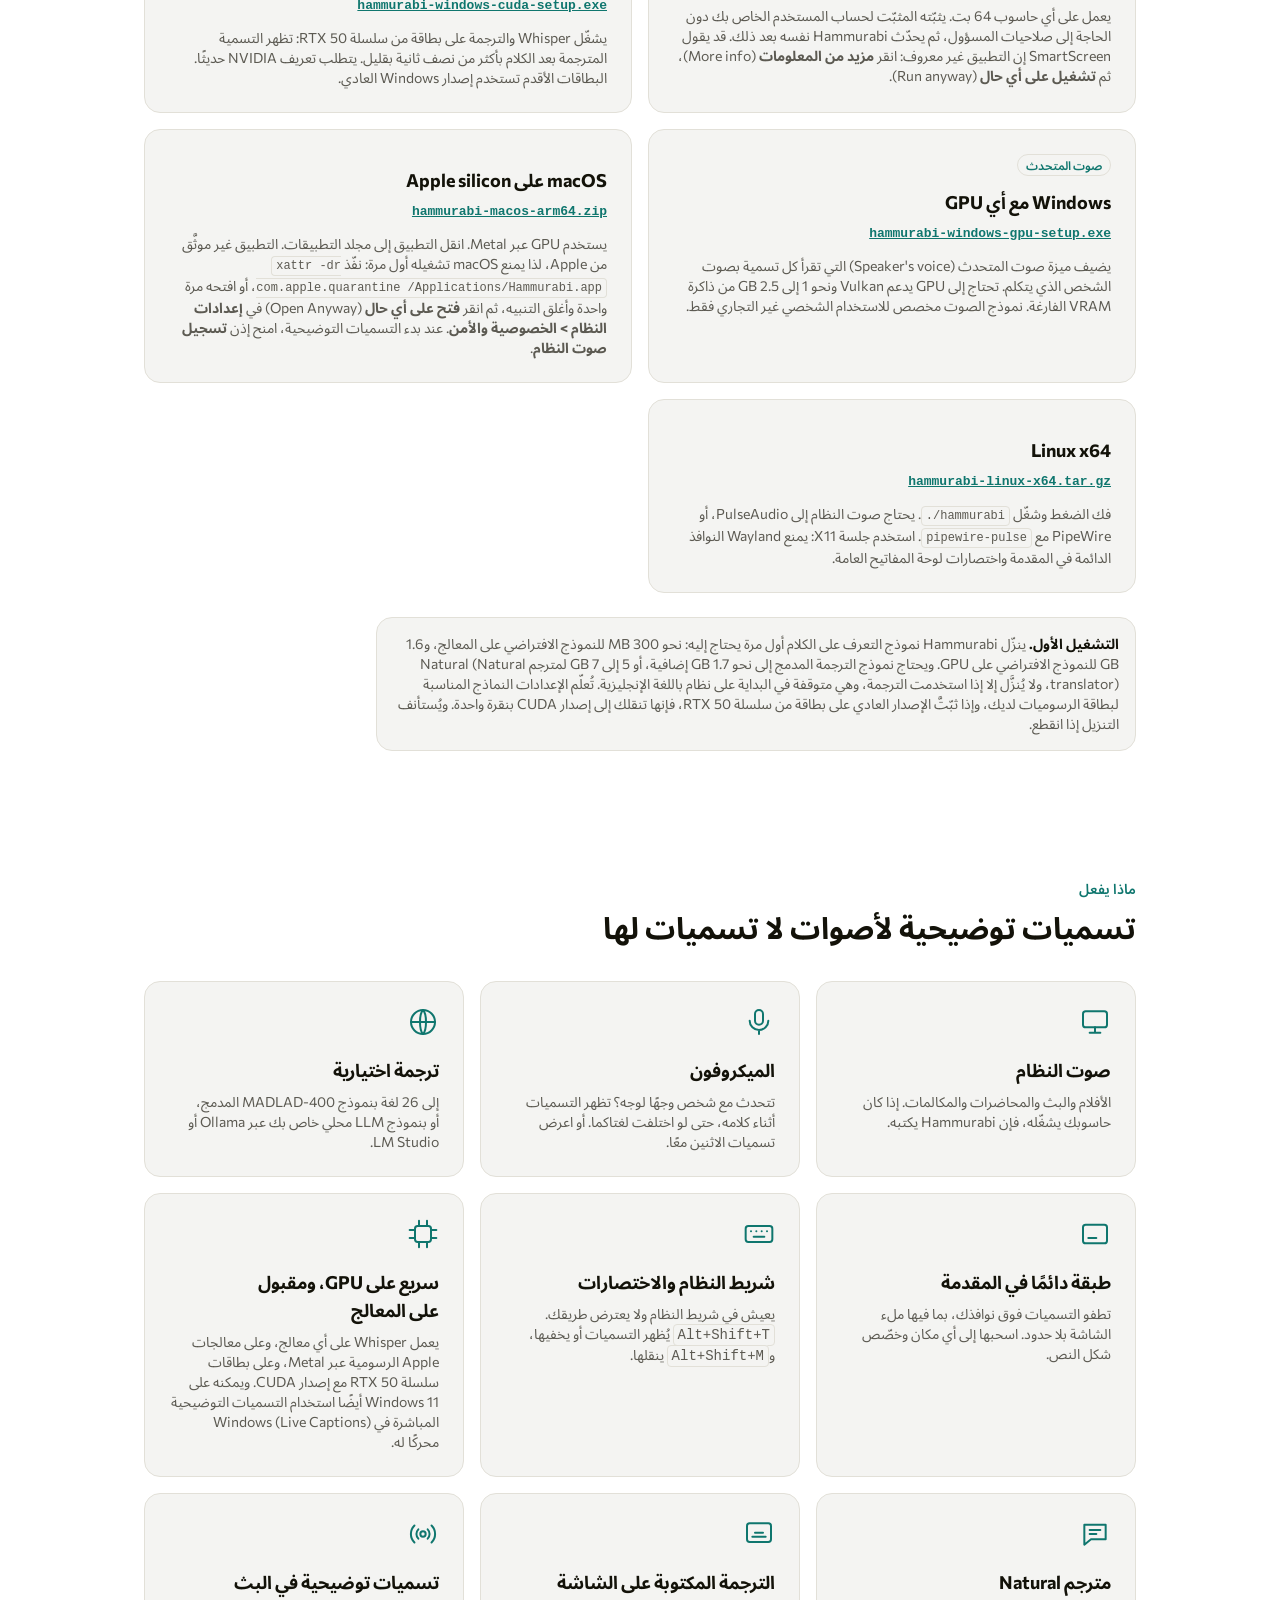
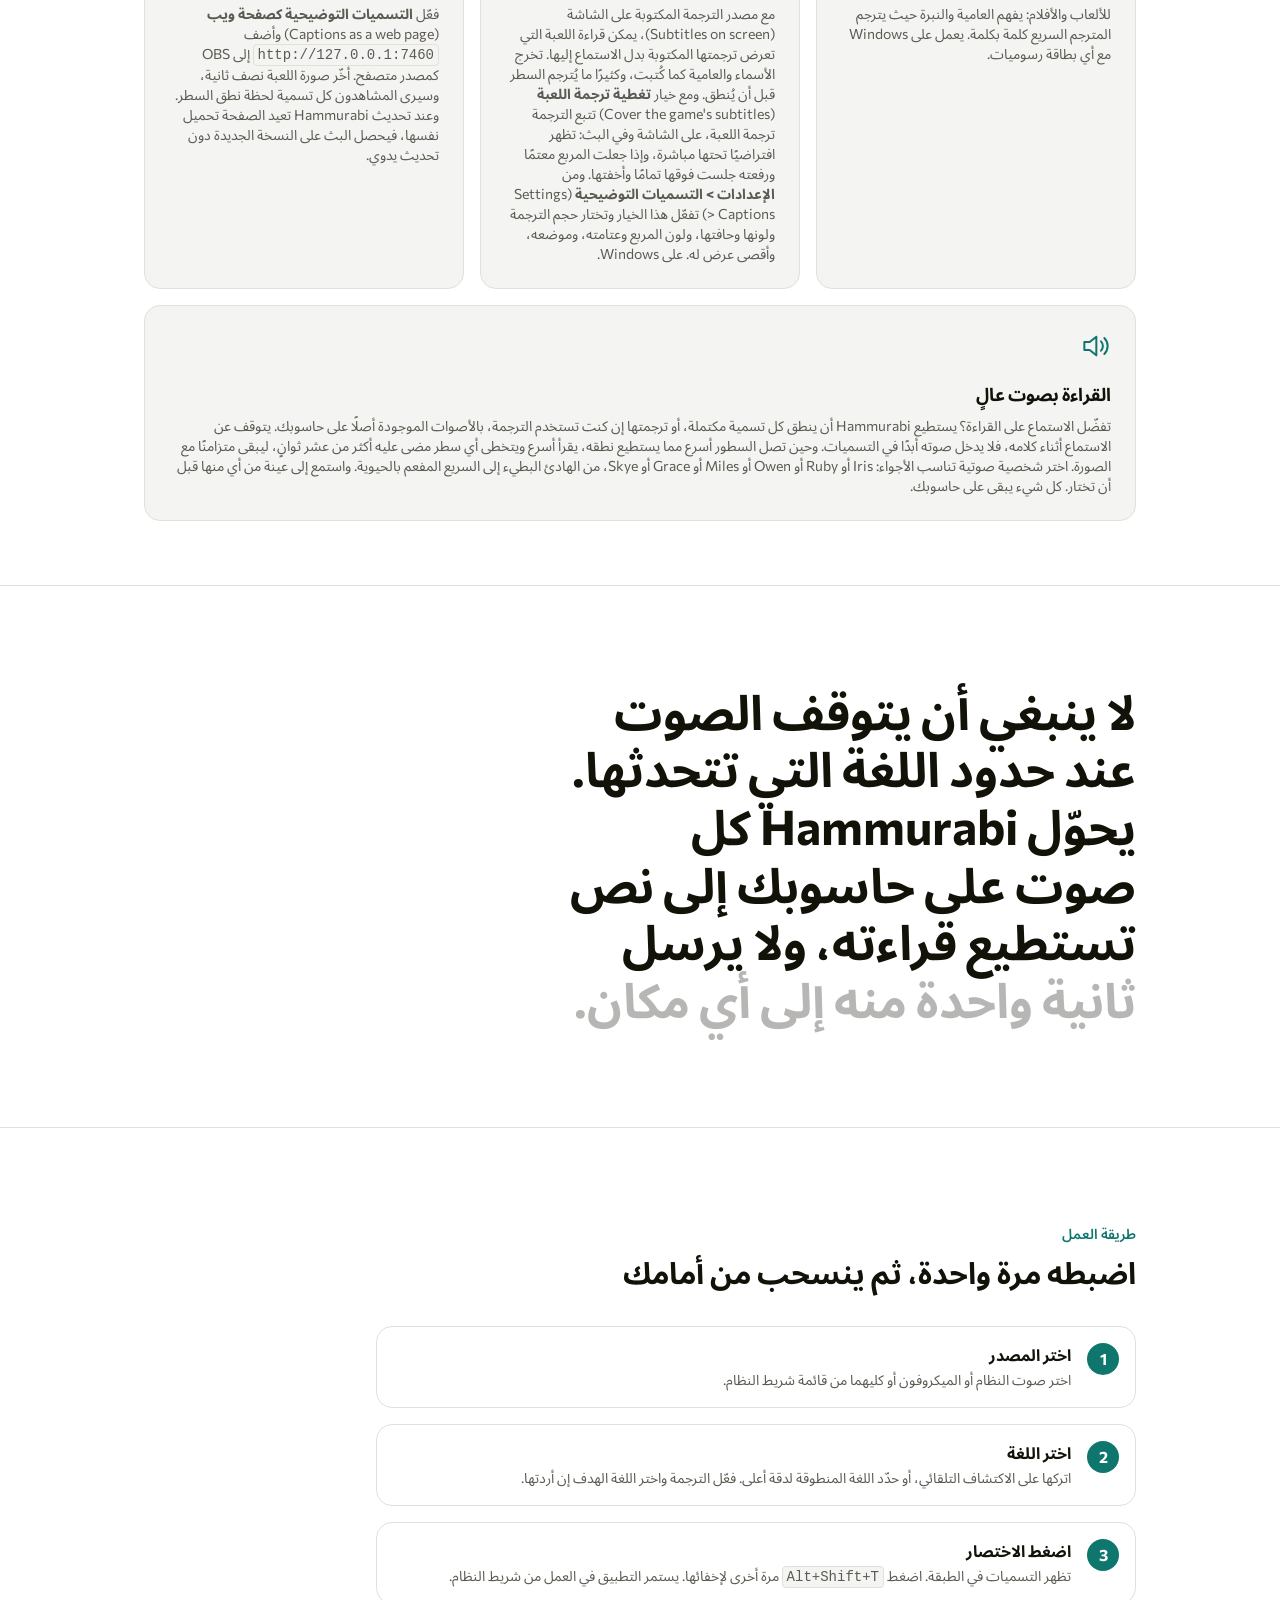
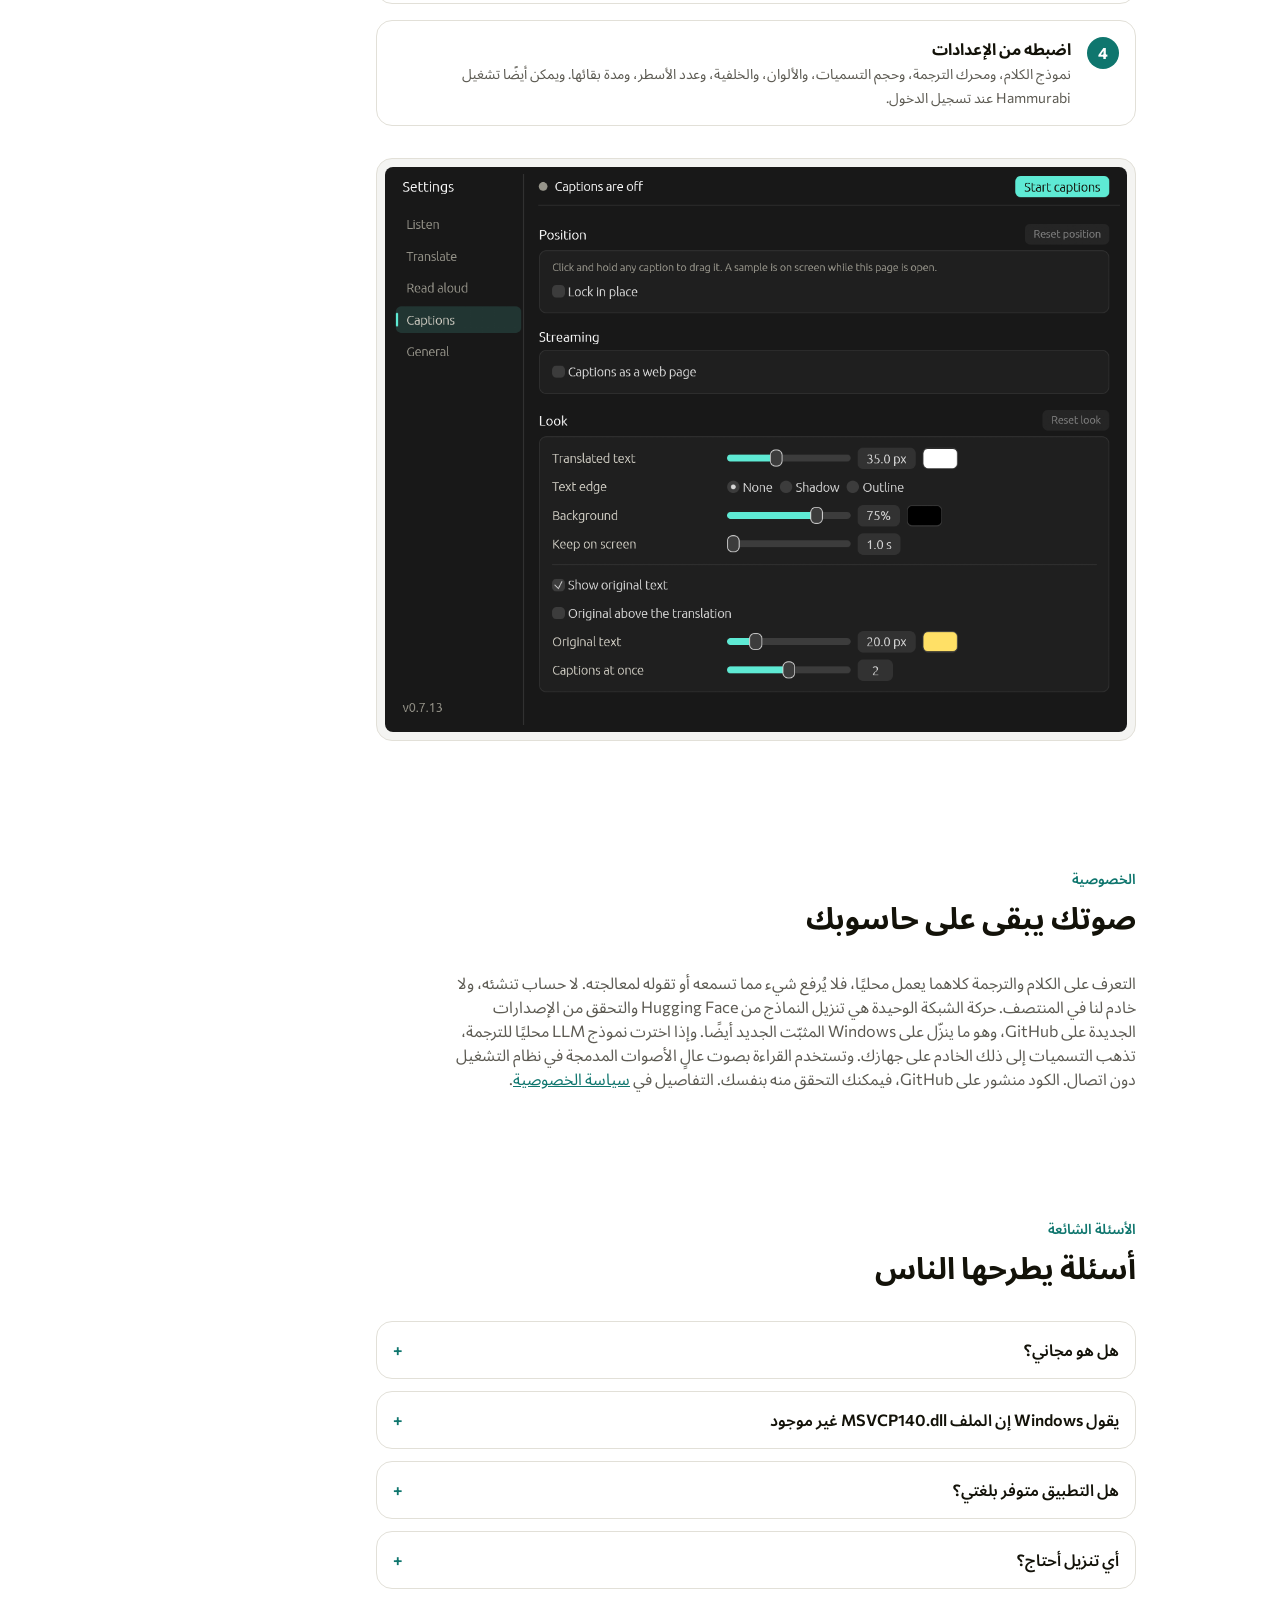
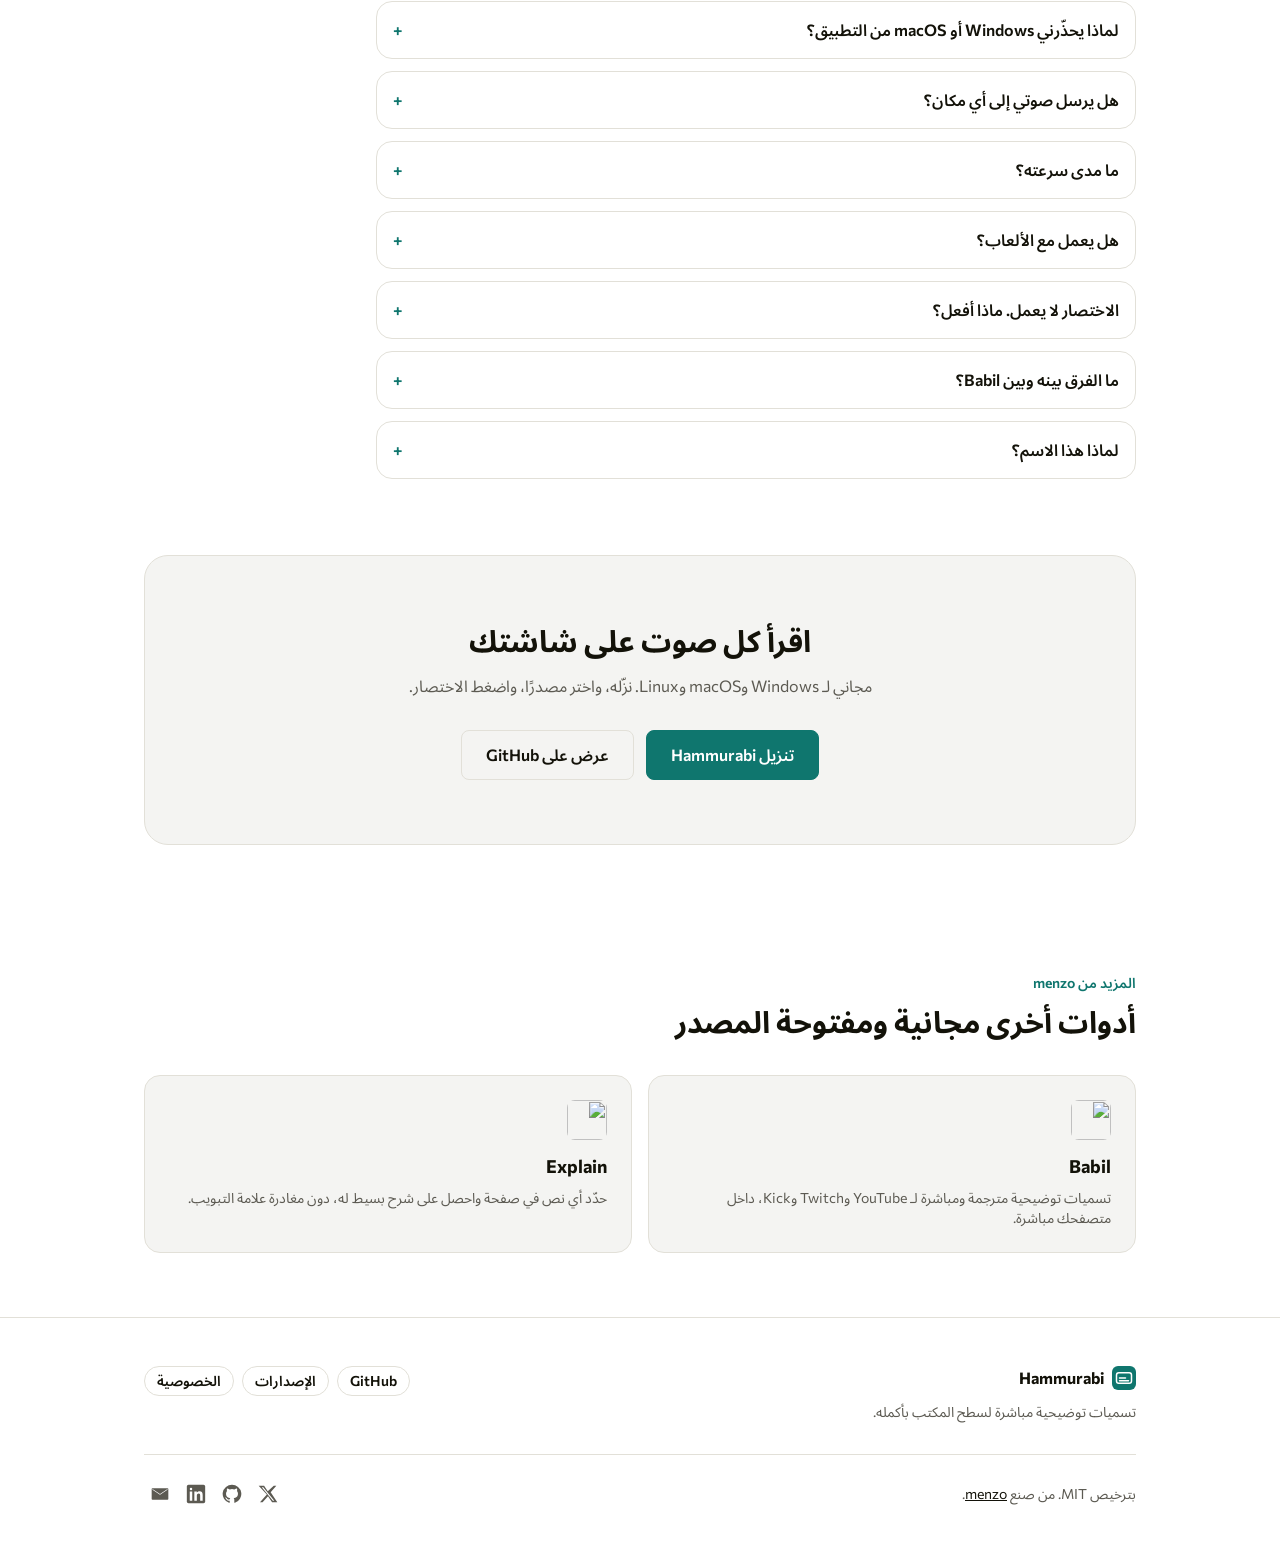
==== commit 7aa219c5: "Hammurabi 0.7.14" ====
--- a/docs/ar/index.html
+++ b/docs/ar/index.html
@@ -44,7 +44,7 @@
 
 <main id="main">
 <header class="hero" id="top">
-<p class="status"><span class="dot"></span>صدر الإصدار 0.7.13</p>
+<p class="status"><span class="dot"></span>صدر الإصدار 0.7.14</p>
 <h1>تسميات توضيحية مباشرة لكل ما يُشغَّل على حاسوبك</h1>
 <p class="sub">يحوّل Hammurabi صوت النظام والميكروفون إلى تسميات توضيحية على الشاشة، ويترجمها إن أردت. يعمل على Windows وmacOS وLinux، وبالكامل على جهازك.</p>
 <div class="cta"><a class="btn lg" id="dl" href="https://github.com/canmenzo/hammurabi/releases/latest"><svg viewBox="0 0 24 24" aria-hidden="true"><path d="M12 4v11M7 10l5 5 5-5M5 20h14"/></svg><span id="dl-label">تنزيل</span></a><a class="btn ghost lg" href="https://github.com/canmenzo/hammurabi">عرض على GitHub</a></div>
